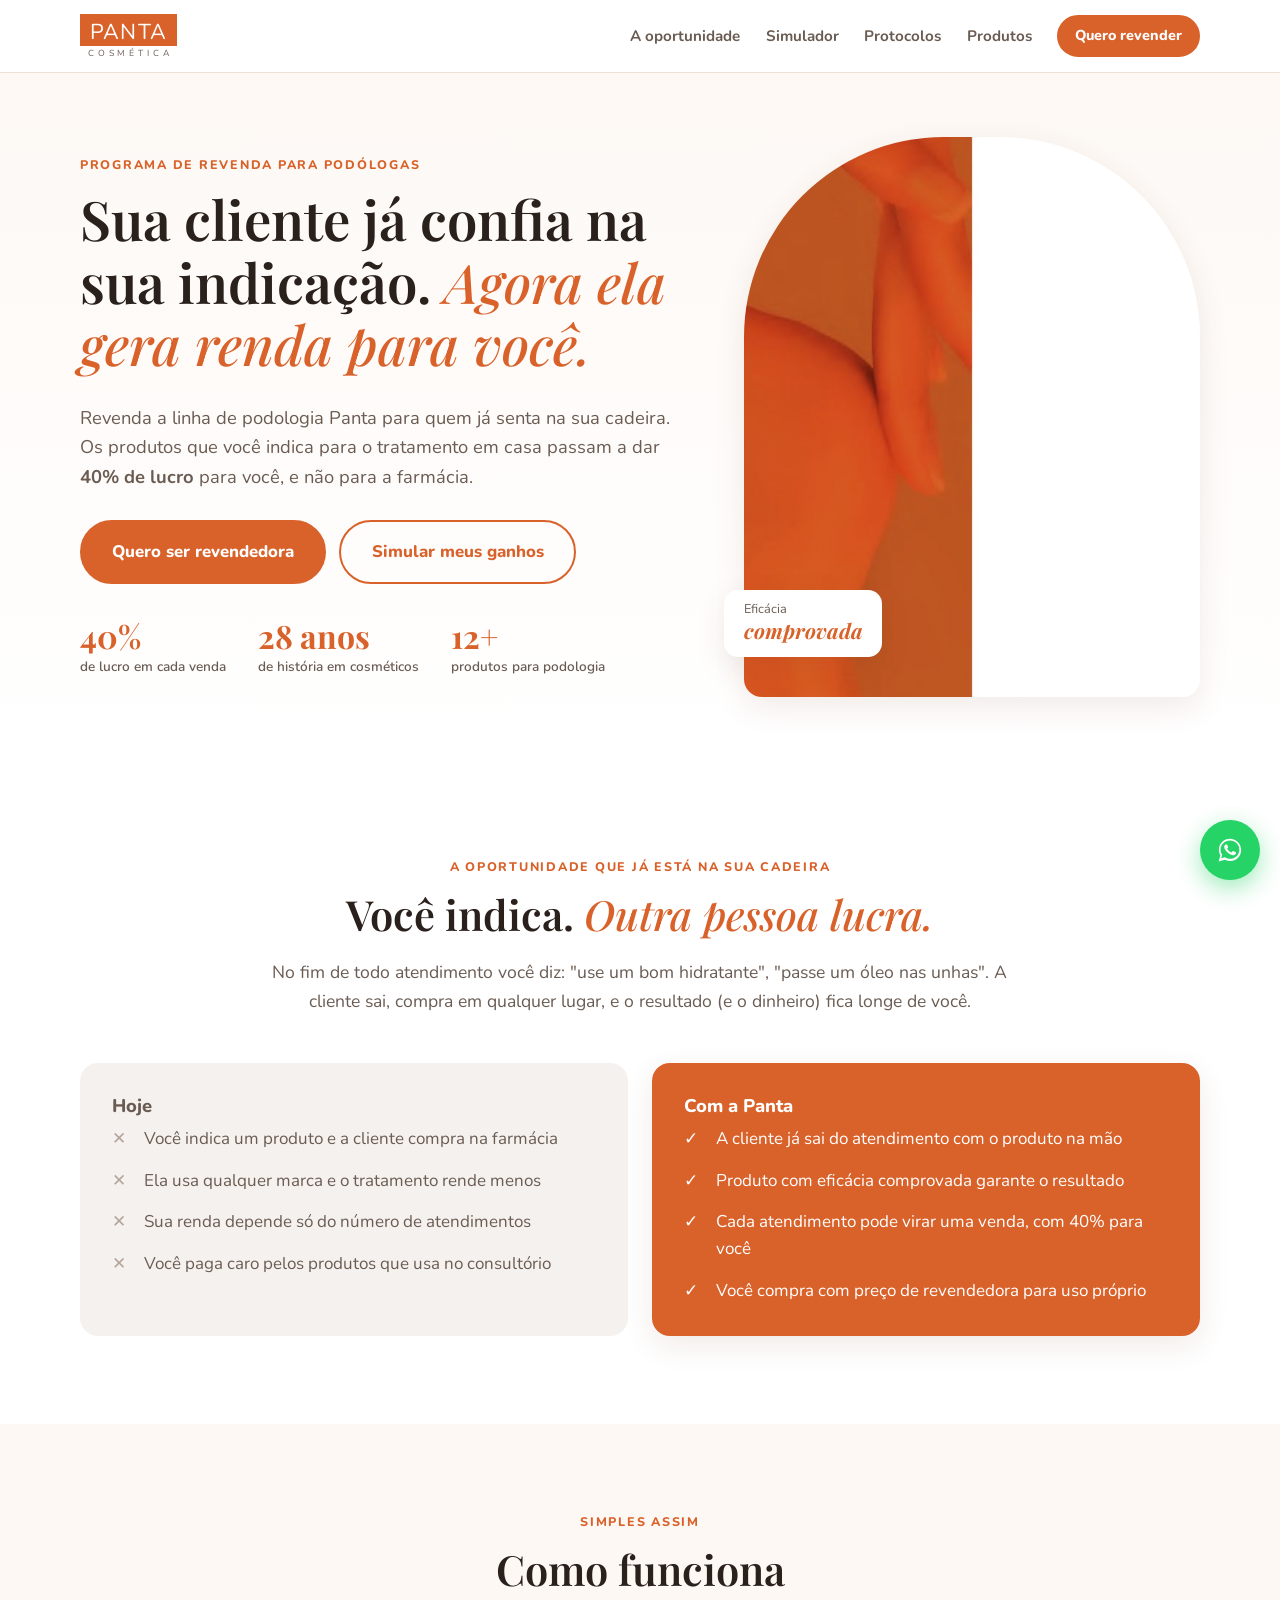
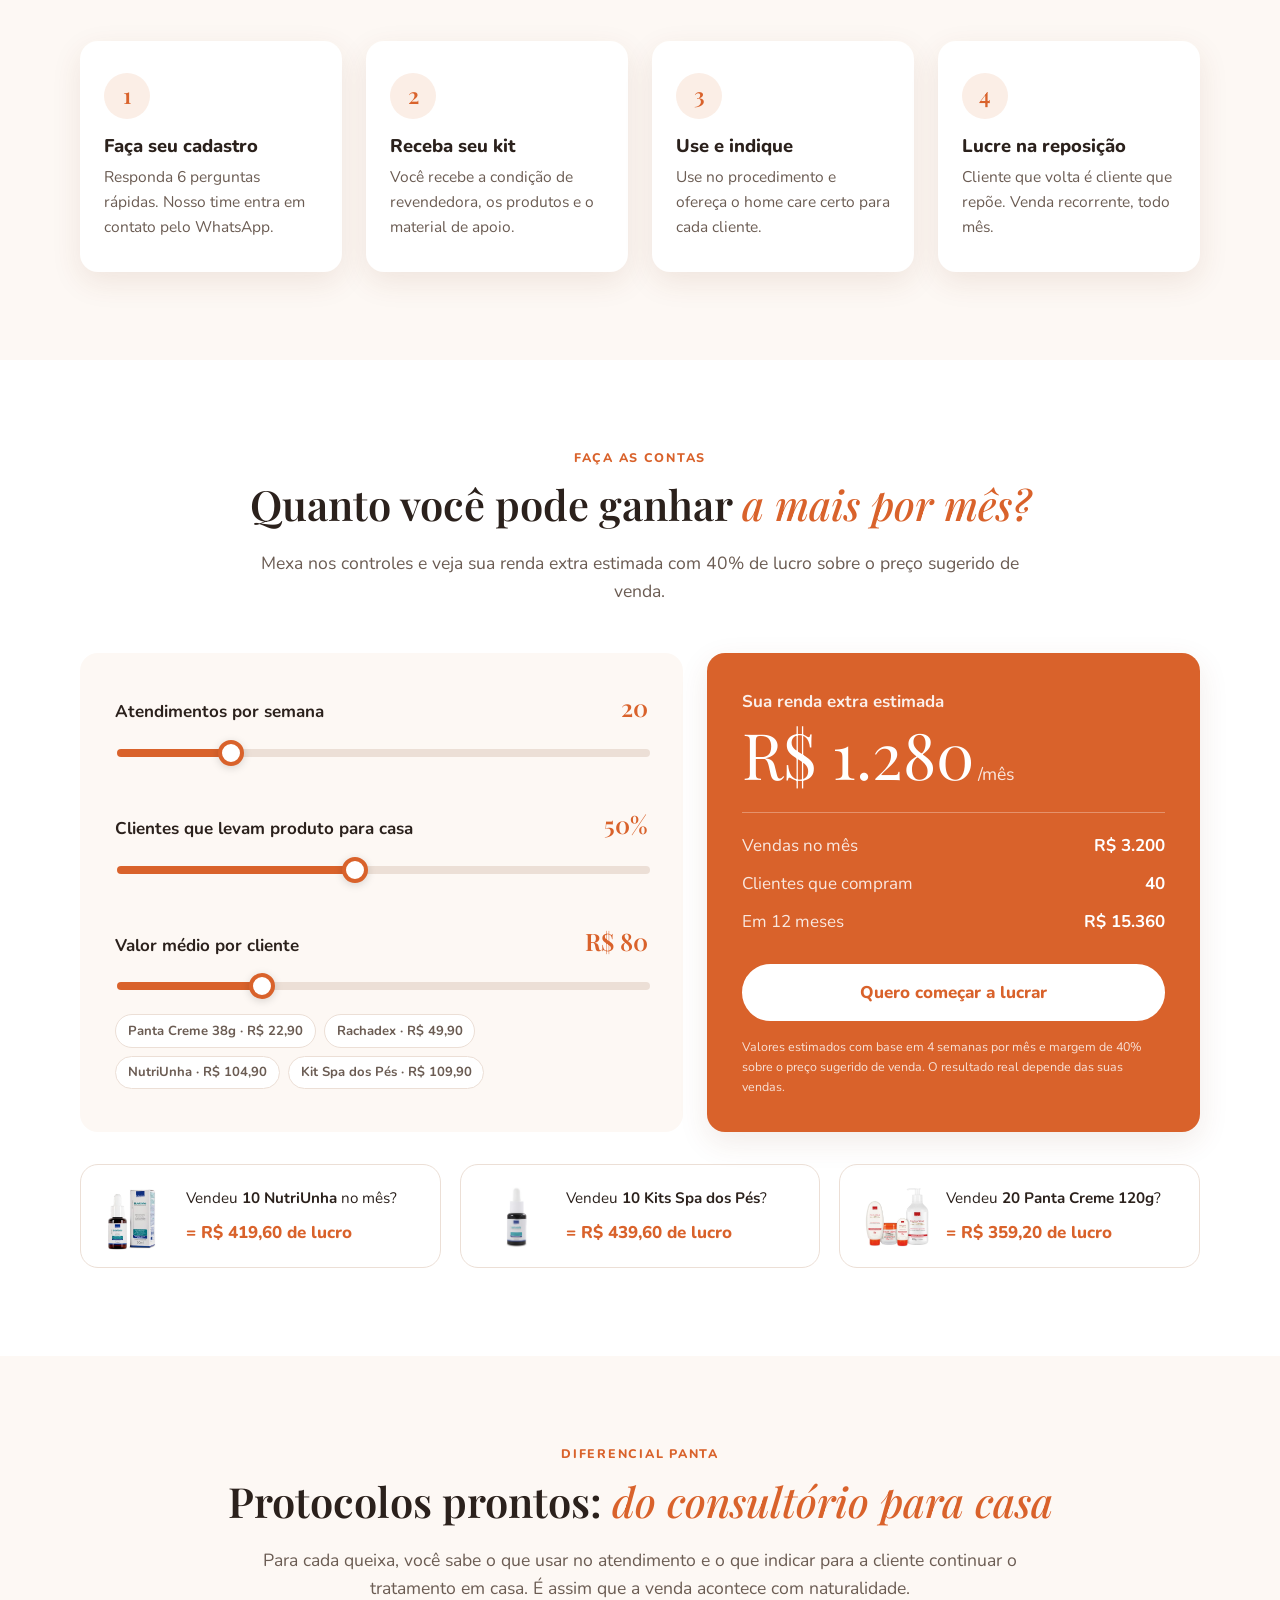
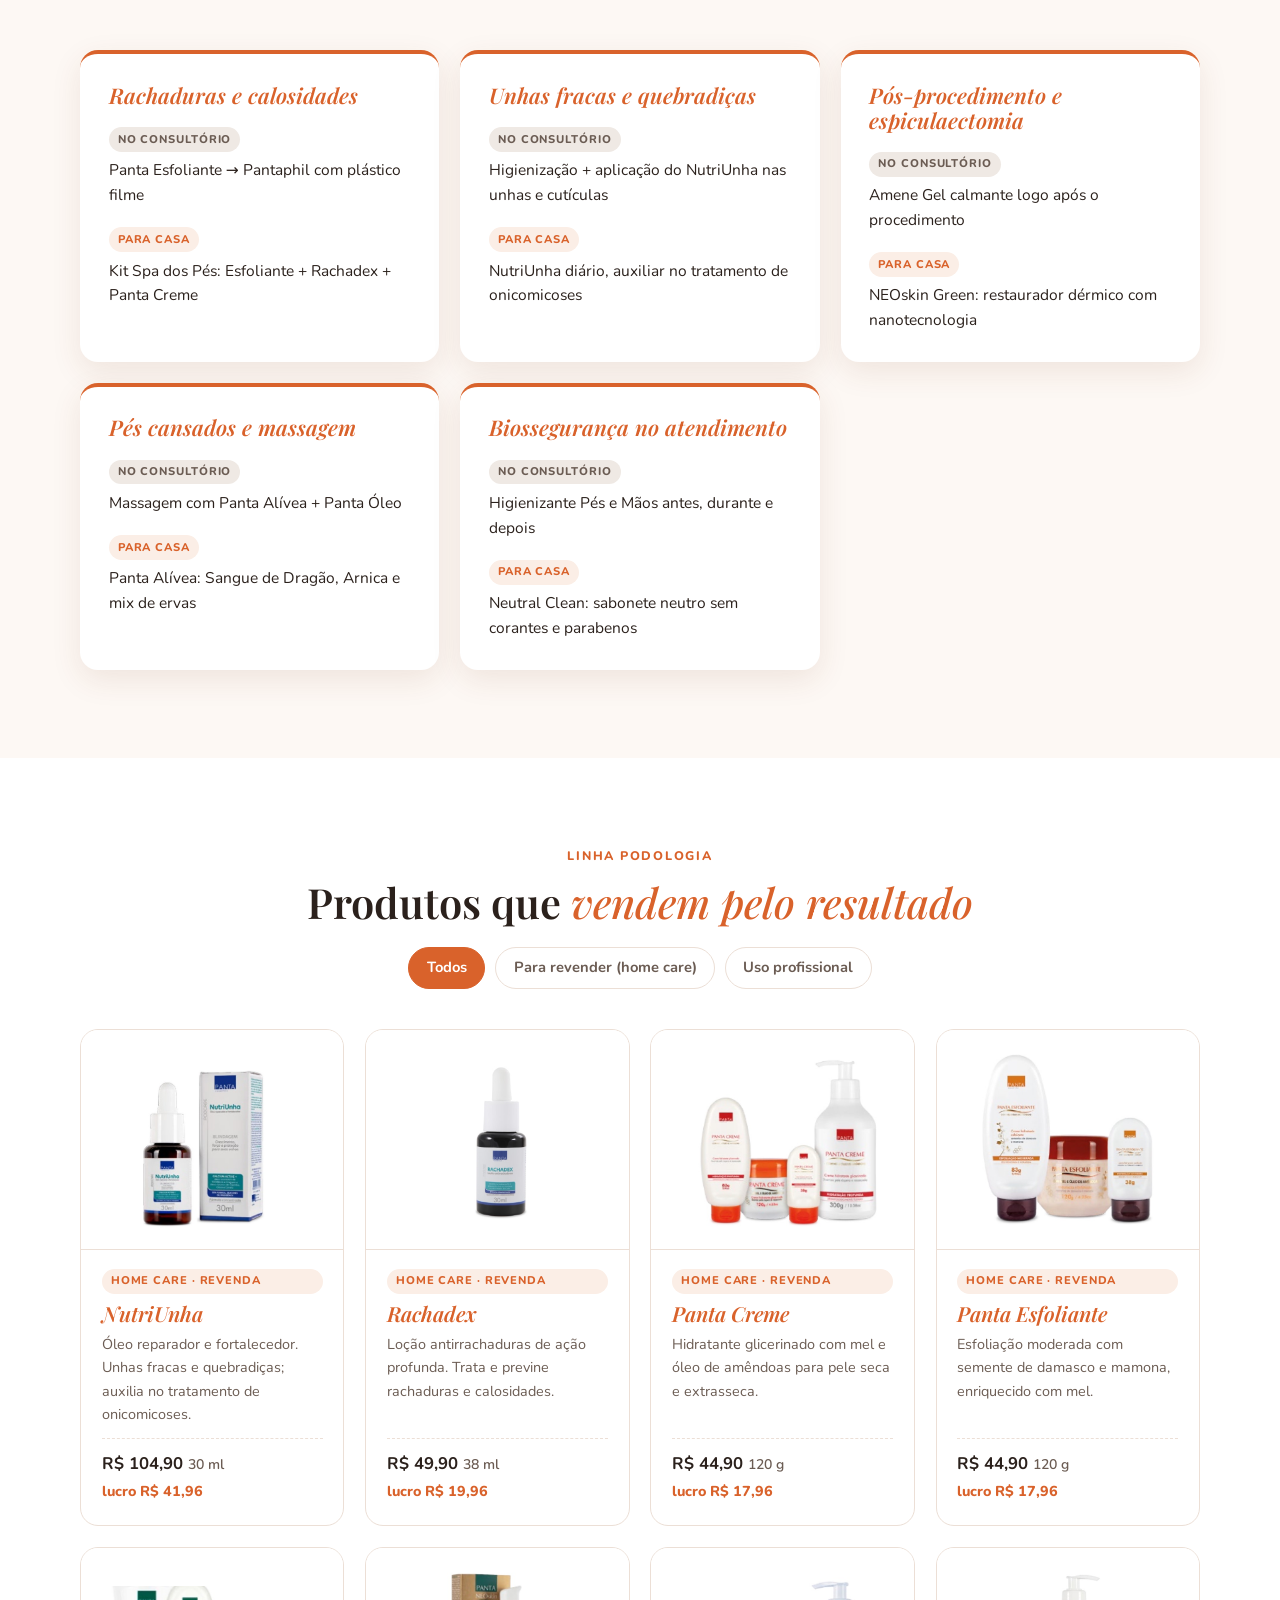
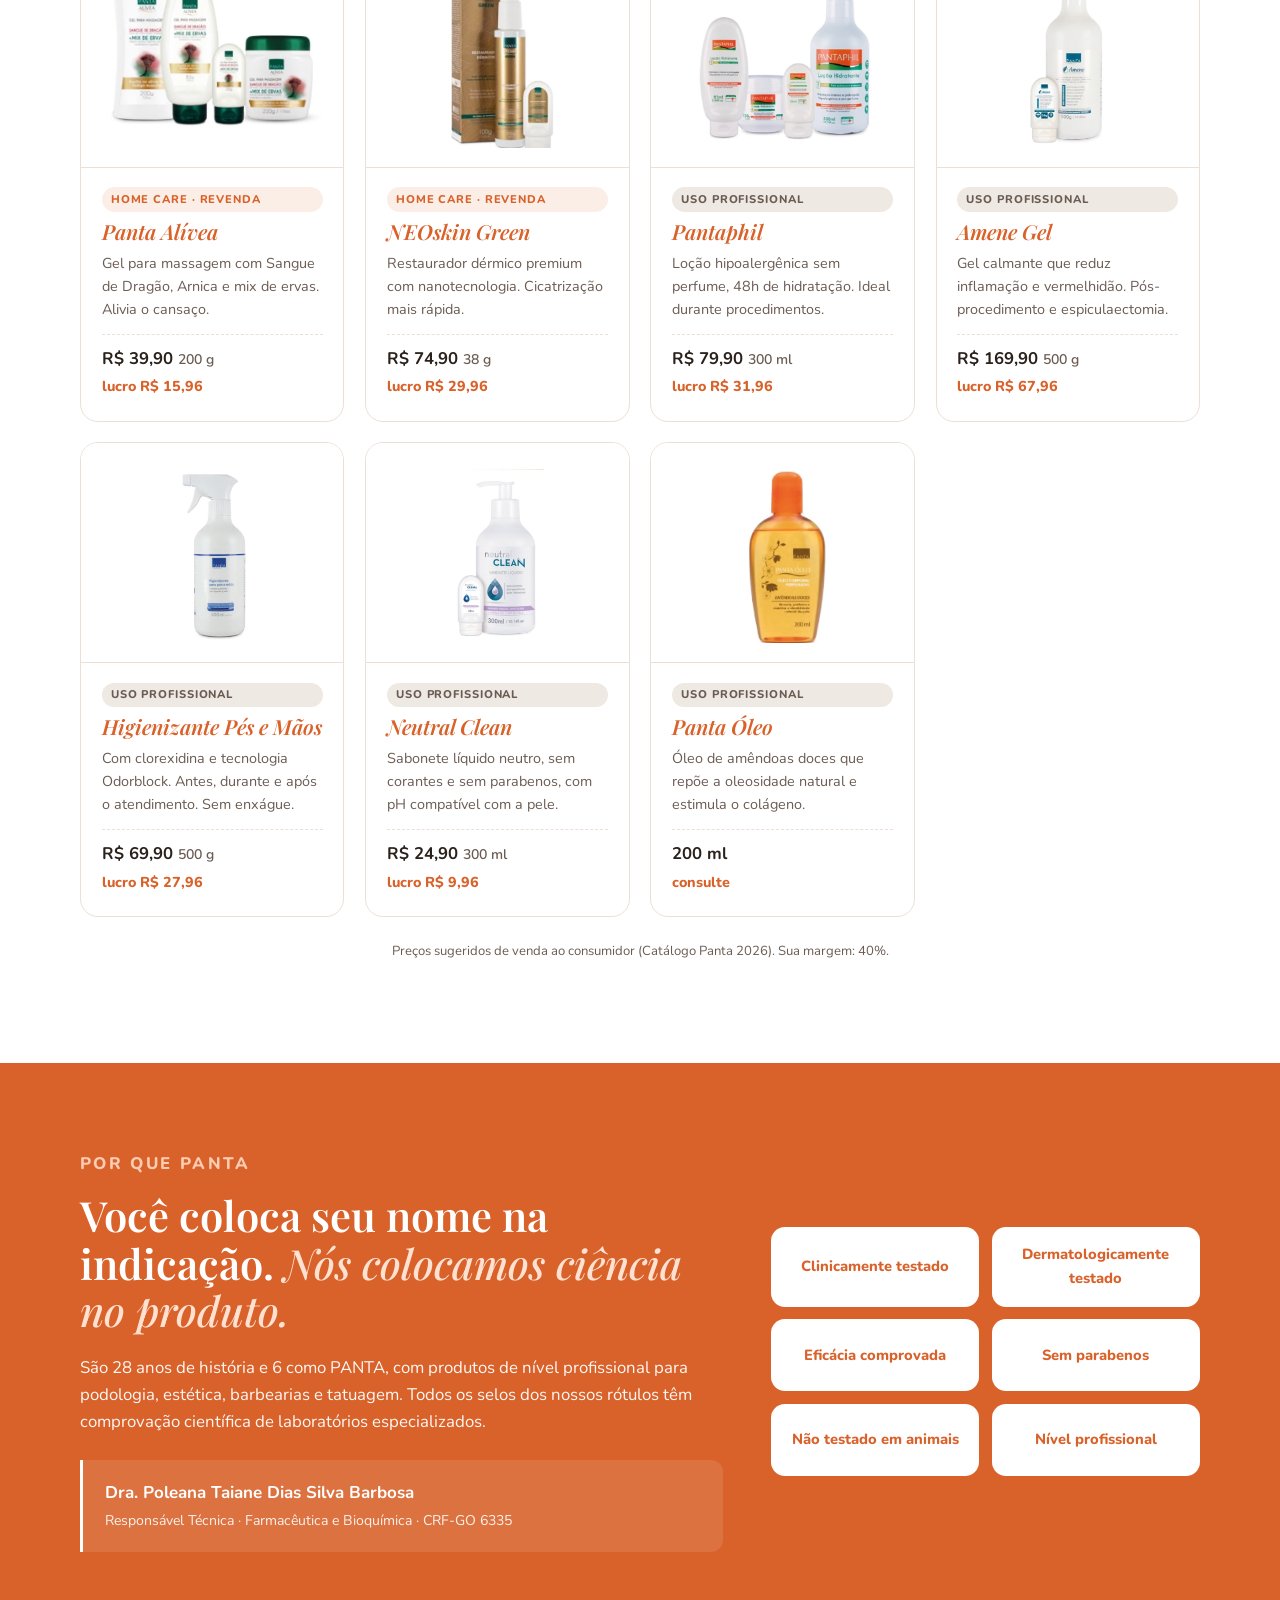
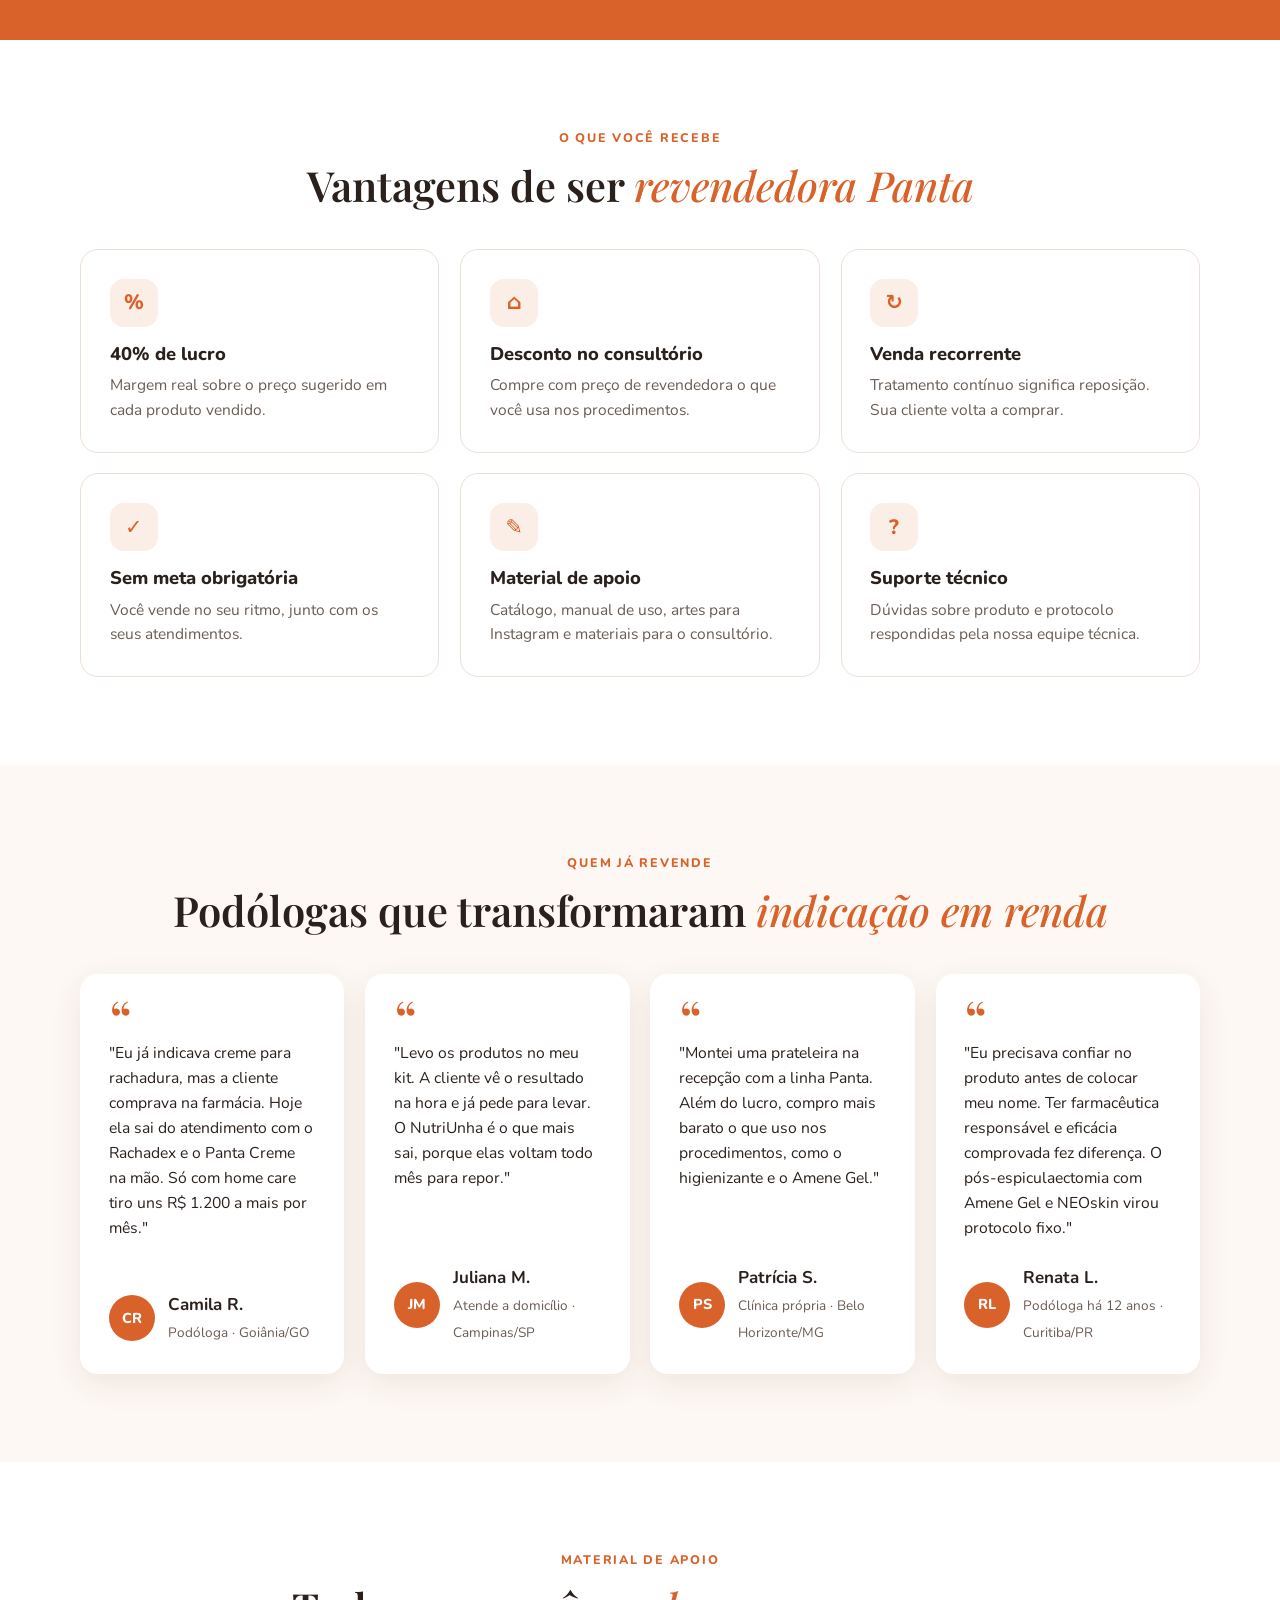
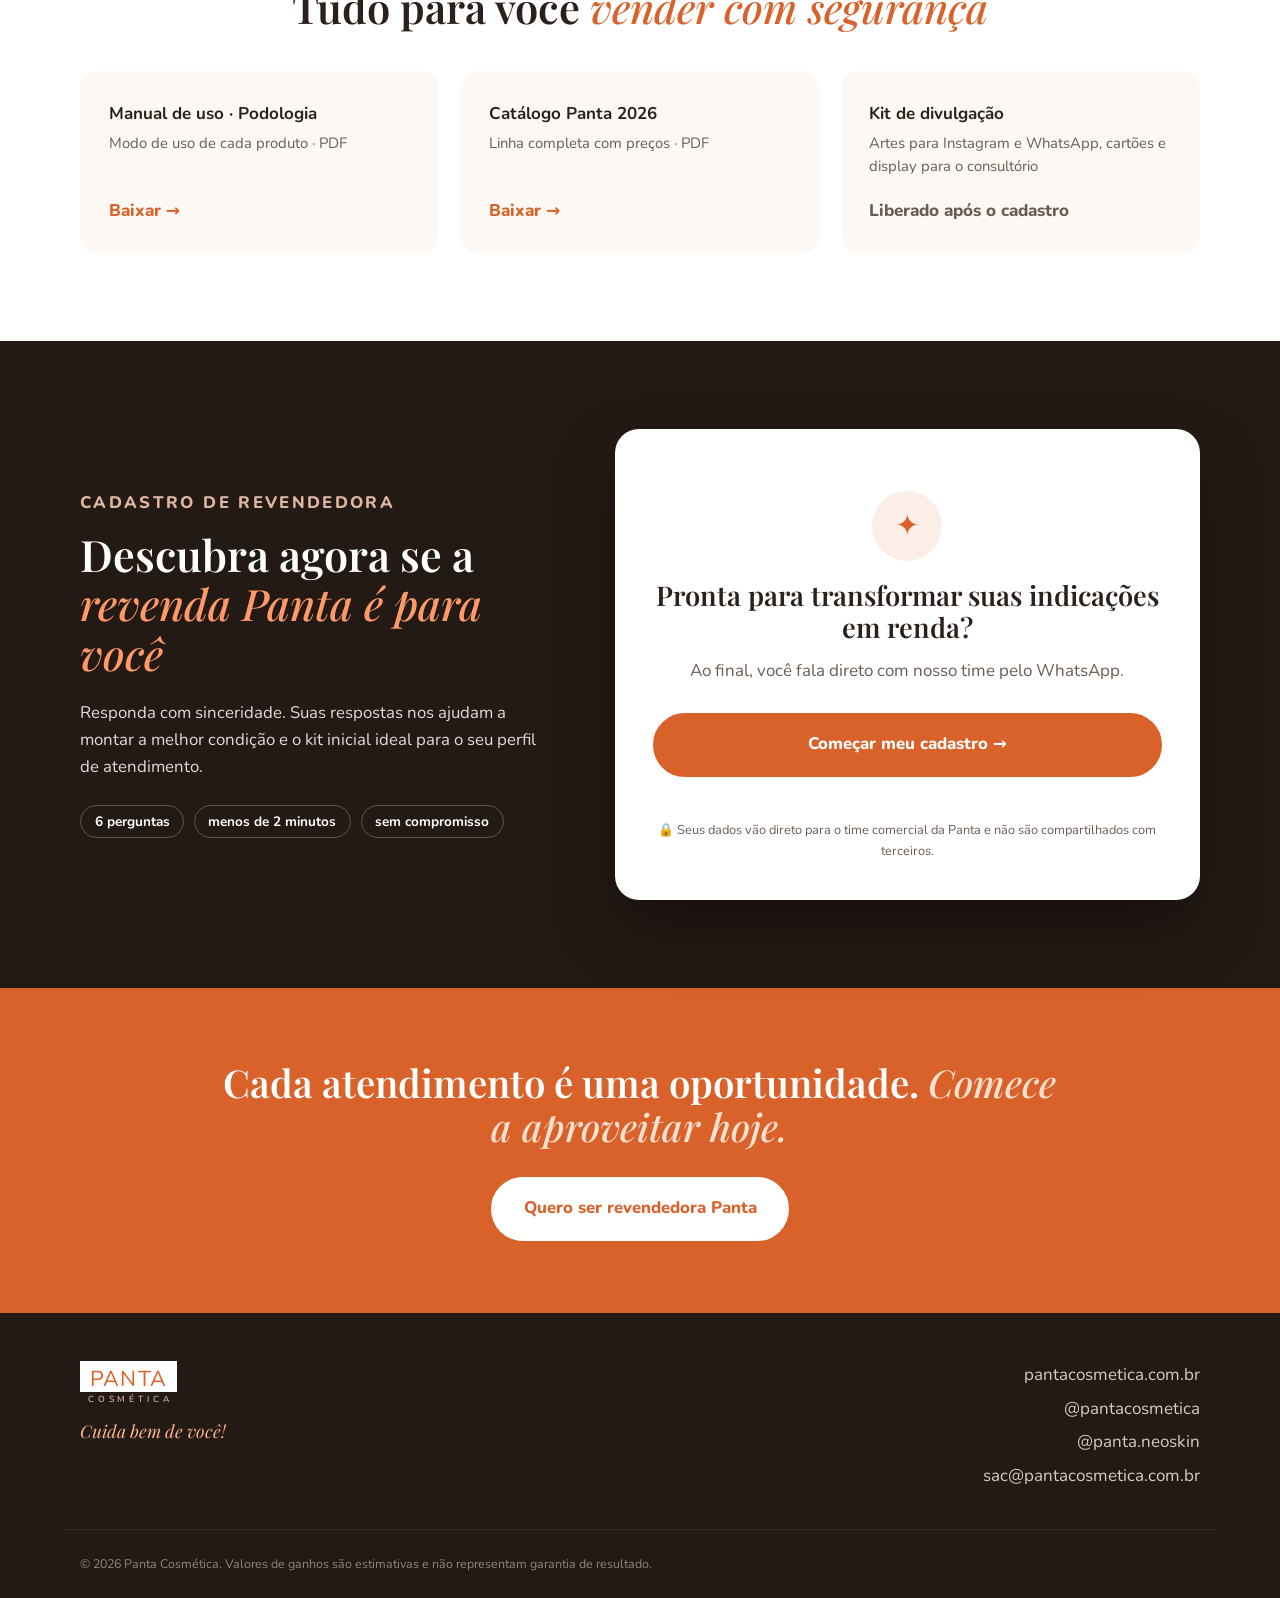
==== index.html @ 2307637b "Envia cadastros para planilha Google Sheets via Apps Script Co-Authored-By: Claude Opus 5.5 <noreply" ====
<!DOCTYPE html>
<html lang="pt-BR">
<head>
  <meta charset="UTF-8">
  <meta name="viewport" content="width=device-width, initial-scale=1.0">
  <title>Seja Revendedora Panta | Renda extra para podólogas</title>
  <meta name="description" content="Podóloga, transforme cada atendimento em renda extra. Revenda a linha de podologia Panta Cosmética para suas clientes com 40% de lucro.">
  <meta property="og:title" content="Podóloga, sua indicação vale dinheiro | Panta Cosmética">
  <meta property="og:description" content="Revenda produtos de podologia com eficácia comprovada para suas clientes e ganhe 40% em cada venda.">
  <meta property="og:image" content="assets/img/hero-pes.jpg">
  <meta property="og:type" content="website">
  <link rel="preconnect" href="https://fonts.googleapis.com">
  <link rel="preconnect" href="https://fonts.gstatic.com" crossorigin>
  <link href="https://fonts.googleapis.com/css2?family=Playfair+Display:ital,wght@0,600;1,500;1,600&family=Nunito:wght@400;600;700;800&display=swap" rel="stylesheet">
  <link rel="stylesheet" href="css/style.css?v=4">
  <!-- TODO: inserir aqui o Pixel do Meta e o Google Analytics para as campanhas -->
</head>
<body>

<!-- ============ HEADER ============ -->
<header class="header" id="topo">
  <div class="container header__inner">
    <a href="#topo" class="logo" aria-label="Panta Cosmética">
      <span class="logo__box">PANTA</span>
      <span class="logo__sub">COSMÉTICA</span>
    </a>
    <nav class="nav" id="nav">
      <a href="#oportunidade">A oportunidade</a>
      <a href="#simulador">Simulador</a>
      <a href="#protocolos">Protocolos</a>
      <a href="#produtos">Produtos</a>
      <a href="#cadastro" class="btn btn--sm">Quero revender</a>
    </nav>
    <button class="nav-toggle" id="navToggle" aria-label="Abrir menu" aria-expanded="false">
      <span></span><span></span><span></span>
    </button>
  </div>
</header>

<main>

<!-- ============ HERO ============ -->
<section class="hero">
  <div class="container hero__inner">
    <div class="hero__text">
      <p class="eyebrow">Programa de revenda para podólogas</p>
      <h1>Sua cliente já confia na sua indicação. <em>Agora ela gera renda para você.</em></h1>
      <p class="hero__lead">Revenda a linha de podologia Panta para quem já senta na sua cadeira. Os produtos que você indica para o tratamento em casa passam a dar <strong>40% de lucro</strong> para você, e não para a farmácia.</p>
      <div class="hero__ctas">
        <a href="#cadastro" class="btn btn--lg">Quero ser revendedora</a>
        <a href="#simulador" class="btn btn--ghost btn--lg">Simular meus ganhos</a>
      </div>
      <ul class="hero__stats">
        <li><strong>40%</strong><span>de lucro em cada venda</span></li>
        <li><strong>28 anos</strong><span>de história em cosméticos</span></li>
        <li><strong>12+</strong><span>produtos para podologia</span></li>
      </ul>
    </div>
    <div class="hero__media">
      <img src="assets/img/hero-pes.jpg" alt="Pés cuidados em tom laranja, linha Podologia Panta">
      <div class="hero__badge">
        <span>Eficácia</span><strong>comprovada</strong>
      </div>
    </div>
  </div>
</section>

<!-- ============ OPORTUNIDADE ============ -->
<section class="section" id="oportunidade">
  <div class="container">
    <p class="eyebrow center">A oportunidade que já está na sua cadeira</p>
    <h2 class="center">Você indica. <em>Outra pessoa lucra.</em></h2>
    <p class="section__lead center">No fim de todo atendimento você diz: "use um bom hidratante", "passe um óleo nas unhas". A cliente sai, compra em qualquer lugar, e o resultado (e o dinheiro) fica longe de você.</p>

    <div class="compare">
      <div class="compare__col compare__col--before">
        <h3>Hoje</h3>
        <ul>
          <li>Você indica um produto e a cliente compra na farmácia</li>
          <li>Ela usa qualquer marca e o tratamento rende menos</li>
          <li>Sua renda depende só do número de atendimentos</li>
          <li>Você paga caro pelos produtos que usa no consultório</li>
        </ul>
      </div>
      <div class="compare__col compare__col--after">
        <h3>Com a Panta</h3>
        <ul>
          <li>A cliente já sai do atendimento com o produto na mão</li>
          <li>Produto com eficácia comprovada garante o resultado</li>
          <li>Cada atendimento pode virar uma venda, com 40% para você</li>
          <li>Você compra com preço de revendedora para uso próprio</li>
        </ul>
      </div>
    </div>
  </div>
</section>

<!-- ============ COMO FUNCIONA ============ -->
<section class="section section--soft" id="como-funciona">
  <div class="container">
    <p class="eyebrow center">Simples assim</p>
    <h2 class="center">Como funciona</h2>
    <ol class="steps">
      <li>
        <span class="steps__num">1</span>
        <h3>Faça seu cadastro</h3>
        <p>Responda 6 perguntas rápidas. Nosso time entra em contato pelo WhatsApp.</p>
      </li>
      <li>
        <span class="steps__num">2</span>
        <h3>Receba seu kit</h3>
        <p>Você recebe a condição de revendedora, os produtos e o material de apoio.</p>
      </li>
      <li>
        <span class="steps__num">3</span>
        <h3>Use e indique</h3>
        <p>Use no procedimento e ofereça o home care certo para cada cliente.</p>
      </li>
      <li>
        <span class="steps__num">4</span>
        <h3>Lucre na reposição</h3>
        <p>Cliente que volta é cliente que repõe. Venda recorrente, todo mês.</p>
      </li>
    </ol>
  </div>
</section>

<!-- ============ SIMULADOR ============ -->
<section class="section" id="simulador">
  <div class="container">
    <p class="eyebrow center">Faça as contas</p>
    <h2 class="center">Quanto você pode ganhar <em>a mais por mês?</em></h2>
    <p class="section__lead center">Mexa nos controles e veja sua renda extra estimada com 40% de lucro sobre o preço sugerido de venda.</p>

    <div class="sim">
      <div class="sim__controls">
        <div class="sim__field">
          <label for="simAtend">Atendimentos por semana <output id="simAtendOut">20</output></label>
          <input type="range" id="simAtend" min="5" max="80" step="1" value="20">
        </div>
        <div class="sim__field">
          <label for="simConv">Clientes que levam produto para casa <output id="simConvOut">50%</output></label>
          <input type="range" id="simConv" min="10" max="100" step="5" value="50">
        </div>
        <div class="sim__field">
          <label for="simTicket">Valor médio por cliente <output id="simTicketOut">R$ 80</output></label>
          <input type="range" id="simTicket" min="20" max="250" step="5" value="80">
          <div class="sim__chips" role="group" aria-label="Valores de exemplo com produtos Panta">
            <button type="button" class="chip" data-ticket="22.9">Panta Creme 38g · R$ 22,90</button>
            <button type="button" class="chip" data-ticket="49.9">Rachadex · R$ 49,90</button>
            <button type="button" class="chip" data-ticket="104.9">NutriUnha · R$ 104,90</button>
            <button type="button" class="chip" data-ticket="109.9">Kit Spa dos Pés · R$ 109,90</button>
          </div>
        </div>
      </div>

      <div class="sim__result" aria-live="polite">
        <p class="sim__label">Sua renda extra estimada</p>
        <p class="sim__value"><span id="simLucro">R$ 1.280</span><small>/mês</small></p>
        <div class="sim__breakdown">
          <div><span>Vendas no mês</span><strong id="simVendas">R$ 3.200</strong></div>
          <div><span>Clientes que compram</span><strong id="simClientes">40</strong></div>
          <div><span>Em 12 meses</span><strong id="simAno">R$ 15.360</strong></div>
        </div>
        <a href="#cadastro" class="btn btn--light btn--block">Quero começar a lucrar</a>
        <p class="sim__note">Valores estimados com base em 4 semanas por mês e margem de 40% sobre o preço sugerido de venda. O resultado real depende das suas vendas.</p>
      </div>
    </div>

    <div class="examples">
      <div class="example"><img src="assets/img/nutriunha.jpg" alt="NutriUnha" loading="lazy"><p>Vendeu <strong>10 NutriUnha</strong> no mês?</p><span>= R$ 419,60 de lucro</span></div>
      <div class="example"><img src="assets/img/rachadex.jpg" alt="Rachadex" loading="lazy"><p>Vendeu <strong>10 Kits Spa dos Pés</strong>?</p><span>= R$ 439,60 de lucro</span></div>
      <div class="example"><img src="assets/img/panta-creme.jpg" alt="Panta Creme" loading="lazy"><p>Vendeu <strong>20 Panta Creme 120g</strong>?</p><span>= R$ 359,20 de lucro</span></div>
    </div>
  </div>
</section>

<!-- ============ PROTOCOLOS ============ -->
<section class="section section--soft" id="protocolos">
  <div class="container">
    <p class="eyebrow center">Diferencial Panta</p>
    <h2 class="center">Protocolos prontos: <em>do consultório para casa</em></h2>
    <p class="section__lead center">Para cada queixa, você sabe o que usar no atendimento e o que indicar para a cliente continuar o tratamento em casa. É assim que a venda acontece com naturalidade.</p>

    <div class="protocols">
      <article class="protocol">
        <h3>Rachaduras e calosidades</h3>
        <div class="protocol__row"><span class="tag tag--pro">No consultório</span><p>Panta Esfoliante → Pantaphil com plástico filme</p></div>
        <div class="protocol__row"><span class="tag tag--home">Para casa</span><p>Kit Spa dos Pés: Esfoliante + Rachadex + Panta Creme</p></div>
      </article>
      <article class="protocol">
        <h3>Unhas fracas e quebradiças</h3>
        <div class="protocol__row"><span class="tag tag--pro">No consultório</span><p>Higienização + aplicação do NutriUnha nas unhas e cutículas</p></div>
        <div class="protocol__row"><span class="tag tag--home">Para casa</span><p>NutriUnha diário, auxiliar no tratamento de onicomicoses</p></div>
      </article>
      <article class="protocol">
        <h3>Pós-procedimento e espiculaectomia</h3>
        <div class="protocol__row"><span class="tag tag--pro">No consultório</span><p>Amene Gel calmante logo após o procedimento</p></div>
        <div class="protocol__row"><span class="tag tag--home">Para casa</span><p>NEOskin Green: restaurador dérmico com nanotecnologia</p></div>
      </article>
      <article class="protocol">
        <h3>Pés cansados e massagem</h3>
        <div class="protocol__row"><span class="tag tag--pro">No consultório</span><p>Massagem com Panta Alívea + Panta Óleo</p></div>
        <div class="protocol__row"><span class="tag tag--home">Para casa</span><p>Panta Alívea: Sangue de Dragão, Arnica e mix de ervas</p></div>
      </article>
      <article class="protocol">
        <h3>Biossegurança no atendimento</h3>
        <div class="protocol__row"><span class="tag tag--pro">No consultório</span><p>Higienizante Pés e Mãos antes, durante e depois</p></div>
        <div class="protocol__row"><span class="tag tag--home">Para casa</span><p>Neutral Clean: sabonete neutro sem corantes e parabenos</p></div>
      </article>
    </div>
  </div>
</section>

<!-- ============ PRODUTOS ============ -->
<section class="section" id="produtos">
  <div class="container">
    <p class="eyebrow center">Linha Podologia</p>
    <h2 class="center">Produtos que <em>vendem pelo resultado</em></h2>
    <div class="filters" role="group" aria-label="Filtrar produtos">
      <button class="filter is-active" data-filter="all">Todos</button>
      <button class="filter" data-filter="home">Para revender (home care)</button>
      <button class="filter" data-filter="pro">Uso profissional</button>
    </div>
    <div class="products" id="products"><!-- preenchido via js/main.js --></div>
    <p class="products__note">Preços sugeridos de venda ao consumidor (Catálogo Panta 2026). Sua margem: 40%.</p>
  </div>
</section>

<!-- ============ POR QUE PANTA ============ -->
<section class="section section--orange" id="por-que-panta">
  <div class="container trust">
    <div class="trust__text">
      <p class="eyebrow eyebrow--light">Por que Panta</p>
      <h2>Você coloca seu nome na indicação. <em>Nós colocamos ciência no produto.</em></h2>
      <p>São 28 anos de história e 6 como PANTA, com produtos de nível profissional para podologia, estética, barbearias e tatuagem. Todos os selos dos nossos rótulos têm comprovação científica de laboratórios especializados.</p>
      <div class="trust__rt">
        <strong>Dra. Poleana Taiane Dias Silva Barbosa</strong>
        <span>Responsável Técnica · Farmacêutica e Bioquímica · CRF-GO 6335</span>
      </div>
    </div>
    <ul class="seals">
      <li>Clinicamente testado</li>
      <li>Dermatologicamente testado</li>
      <li>Eficácia comprovada</li>
      <li>Sem parabenos</li>
      <li>Não testado em animais</li>
      <li>Nível profissional</li>
    </ul>
  </div>
</section>

<!-- ============ BENEFÍCIOS ============ -->
<section class="section" id="beneficios">
  <div class="container">
    <p class="eyebrow center">O que você recebe</p>
    <h2 class="center">Vantagens de ser <em>revendedora Panta</em></h2>
    <div class="benefits">
      <div class="benefit"><span class="benefit__icon">%</span><h3>40% de lucro</h3><p>Margem real sobre o preço sugerido em cada produto vendido.</p></div>
      <div class="benefit"><span class="benefit__icon">⌂</span><h3>Desconto no consultório</h3><p>Compre com preço de revendedora o que você usa nos procedimentos.</p></div>
      <div class="benefit"><span class="benefit__icon">↻</span><h3>Venda recorrente</h3><p>Tratamento contínuo significa reposição. Sua cliente volta a comprar.</p></div>
      <div class="benefit"><span class="benefit__icon">✓</span><h3>Sem meta obrigatória</h3><p>Você vende no seu ritmo, junto com os seus atendimentos.</p></div>
      <div class="benefit"><span class="benefit__icon">✎</span><h3>Material de apoio</h3><p>Catálogo, manual de uso, artes para Instagram e materiais para o consultório.</p></div>
      <div class="benefit"><span class="benefit__icon">?</span><h3>Suporte técnico</h3><p>Dúvidas sobre produto e protocolo respondidas pela nossa equipe técnica.</p></div>
    </div>
  </div>
</section>

<!-- ============ DEPOIMENTOS ============ -->
<!-- DEPOIMENTOS ILUSTRATIVOS: substituir por depoimentos reais (com autorização) antes de publicar. -->
<section class="section section--soft" id="depoimentos">
  <div class="container">
    <p class="eyebrow center">Quem já revende</p>
    <h2 class="center">Podólogas que transformaram <em>indicação em renda</em></h2>
    <div class="testimonials">
      <figure class="testimonial">
        <blockquote>"Eu já indicava creme para rachadura, mas a cliente comprava na farmácia. Hoje ela sai do atendimento com o Rachadex e o Panta Creme na mão. Só com home care tiro uns R$ 1.200 a mais por mês."</blockquote>
        <figcaption><span class="avatar">CR</span><div><strong>Camila R.</strong><span>Podóloga · Goiânia/GO</span></div></figcaption>
      </figure>
      <figure class="testimonial">
        <blockquote>"Levo os produtos no meu kit. A cliente vê o resultado na hora e já pede para levar. O NutriUnha é o que mais sai, porque elas voltam todo mês para repor."</blockquote>
        <figcaption><span class="avatar">JM</span><div><strong>Juliana M.</strong><span>Atende a domicílio · Campinas/SP</span></div></figcaption>
      </figure>
      <figure class="testimonial">
        <blockquote>"Montei uma prateleira na recepção com a linha Panta. Além do lucro, compro mais barato o que uso nos procedimentos, como o higienizante e o Amene Gel."</blockquote>
        <figcaption><span class="avatar">PS</span><div><strong>Patrícia S.</strong><span>Clínica própria · Belo Horizonte/MG</span></div></figcaption>
      </figure>
      <figure class="testimonial">
        <blockquote>"Eu precisava confiar no produto antes de colocar meu nome. Ter farmacêutica responsável e eficácia comprovada fez diferença. O pós-espiculaectomia com Amene Gel e NEOskin virou protocolo fixo."</blockquote>
        <figcaption><span class="avatar">RL</span><div><strong>Renata L.</strong><span>Podóloga há 12 anos · Curitiba/PR</span></div></figcaption>
      </figure>
    </div>
  </div>
</section>

<!-- ============ MATERIAIS ============ -->
<section class="section" id="materiais">
  <div class="container">
    <p class="eyebrow center">Material de apoio</p>
    <h2 class="center">Tudo para você <em>vender com segurança</em></h2>
    <div class="materials">
      <a class="material" href="assets/Manual%20Produtos%20Podologia%20(Light)%202026.pdf" target="_blank" rel="noopener">
        <strong>Manual de uso · Podologia</strong><span>Modo de uso de cada produto · PDF</span><em>Baixar →</em>
      </a>
      <a class="material" href="assets/Cat%C3%A1logo%20Panta%20Cosm%C3%A9tica%20-%202626%20(light).pdf" target="_blank" rel="noopener">
        <strong>Catálogo Panta 2026</strong><span>Linha completa com preços · PDF</span><em>Baixar →</em>
      </a>
      <div class="material material--soon">
        <strong>Kit de divulgação</strong><span>Artes para Instagram e WhatsApp, cartões e display para o consultório</span><em>Liberado após o cadastro</em>
      </div>
    </div>
  </div>
</section>

<!-- ============ CADASTRO (quiz multi-etapas) ============ -->
<section class="section section--dark" id="cadastro">
  <div class="container quiz-wrap">
    <div class="quiz-intro">
      <p class="eyebrow eyebrow--light">Cadastro de revendedora</p>
      <h2>Descubra agora se a <em>revenda Panta é para você</em></h2>
      <p>Responda com sinceridade. Suas respostas nos ajudam a montar a melhor condição e o kit inicial ideal para o seu perfil de atendimento.</p>
      <ul class="quiz-meta">
        <li>6 perguntas</li><li>menos de 2 minutos</li><li>sem compromisso</li>
      </ul>
    </div>

    <form class="quiz" id="quiz" novalidate>
      <!-- Tela inicial -->
      <div class="quiz__screen is-active" data-step="0">
        <div class="quiz__start">
          <span class="quiz__start-icon">✦</span>
          <h3>Pronta para transformar suas indicações em renda?</h3>
          <p>Ao final, você fala direto com nosso time pelo WhatsApp.</p>
          <button type="button" class="btn btn--lg btn--block" data-next>Começar meu cadastro →</button>
        </div>
      </div>

      <!-- P1 -->
      <fieldset class="quiz__screen" data-step="1">
        <p class="quiz__counter">Pergunta 1 de 6</p>
        <legend>Há quanto tempo você atua como podóloga?</legend>
        <div class="options">
          <label class="option"><input type="radio" name="tempo" value="Estou me formando"><span>Estou me formando</span></label>
          <label class="option"><input type="radio" name="tempo" value="Menos de 2 anos"><span>Menos de 2 anos</span></label>
          <label class="option"><input type="radio" name="tempo" value="De 2 a 5 anos"><span>De 2 a 5 anos</span></label>
          <label class="option"><input type="radio" name="tempo" value="Mais de 5 anos"><span>Mais de 5 anos</span></label>
        </div>
      </fieldset>

      <!-- P2 -->
      <fieldset class="quiz__screen" data-step="2">
        <p class="quiz__counter">Pergunta 2 de 6</p>
        <legend>Onde você atende suas clientes?</legend>
        <div class="options">
          <label class="option"><input type="radio" name="local" value="Clínica / consultório próprio"><span>Clínica ou consultório próprio</span></label>
          <label class="option"><input type="radio" name="local" value="Atendo a domicílio"><span>Atendo a domicílio</span></label>
          <label class="option"><input type="radio" name="local" value="Clínica / salão de terceiros"><span>Em clínica ou salão de terceiros</span></label>
          <label class="option"><input type="radio" name="local" value="Mais de um formato"><span>Mais de um formato</span></label>
        </div>
      </fieldset>

      <!-- P3 -->
      <fieldset class="quiz__screen" data-step="3">
        <p class="quiz__counter">Pergunta 3 de 6</p>
        <legend>Quantos atendimentos você faz por semana?</legend>
        <div class="options">
          <label class="option"><input type="radio" name="atendimentos" value="Até 10"><span>Até 10</span></label>
          <label class="option"><input type="radio" name="atendimentos" value="De 10 a 25"><span>De 10 a 25</span></label>
          <label class="option"><input type="radio" name="atendimentos" value="De 25 a 50"><span>De 25 a 50</span></label>
          <label class="option"><input type="radio" name="atendimentos" value="Mais de 50"><span>Mais de 50</span></label>
        </div>
      </fieldset>

      <!-- P4 -->
      <fieldset class="quiz__screen" data-step="4">
        <p class="quiz__counter">Pergunta 4 de 6</p>
        <legend>Hoje você vende produtos para suas clientes?</legend>
        <div class="options">
          <label class="option"><input type="radio" name="vende" value="Sim, de outra marca"><span>Sim, de outra marca</span></label>
          <label class="option"><input type="radio" name="vende" value="Indico, mas não vendo"><span>Indico, mas não vendo</span></label>
          <label class="option"><input type="radio" name="vende" value="Ainda não"><span>Ainda não, quero começar</span></label>
        </div>
      </fieldset>

      <!-- P5 -->
      <fieldset class="quiz__screen" data-step="5">
        <p class="quiz__counter">Pergunta 5 de 6</p>
        <legend>Qual é o seu principal objetivo com a Panta?</legend>
        <div class="options">
          <label class="option"><input type="radio" name="objetivo" value="Ter uma renda extra"><span>Ter uma renda extra</span></label>
          <label class="option"><input type="radio" name="objetivo" value="Comprar com desconto para o consultório"><span>Comprar com desconto para o consultório</span></label>
          <label class="option"><input type="radio" name="objetivo" value="Os dois"><span>Os dois</span></label>
        </div>
      </fieldset>

      <!-- P6 -->
      <fieldset class="quiz__screen" data-step="6">
        <p class="quiz__counter">Pergunta 6 de 6</p>
        <legend>Para finalizar, como falamos com você?</legend>
        <div class="fields">
          <label class="field"><span>Nome completo</span><input type="text" name="nome" autocomplete="name" required></label>
          <label class="field"><span>WhatsApp</span><input type="tel" name="whatsapp" autocomplete="tel" placeholder="(00) 00000-0000" required></label>
          <div class="field-row">
            <label class="field"><span>Cidade</span><input type="text" name="cidade" autocomplete="address-level2" required></label>
            <label class="field field--uf"><span>UF</span><input type="text" name="uf" maxlength="2" autocomplete="address-level1" required></label>
          </div>
          <label class="field"><span>E-mail <em>(opcional)</em></span><input type="email" name="email" autocomplete="email"></label>
        </div>
        <p class="quiz__error" id="quizError" hidden>Preencha nome, WhatsApp, cidade e UF para continuar.</p>
        <button type="submit" class="btn btn--lg btn--block">Enviar e falar no WhatsApp →</button>
      </fieldset>

      <!-- Sucesso -->
      <div class="quiz__screen" data-step="7">
        <div class="quiz__start">
          <span class="quiz__start-icon">✓</span>
          <h3>Cadastro recebido!</h3>
          <p>Abrimos o WhatsApp com suas respostas. Se ele não abriu, toque no botão abaixo.</p>
          <a href="#" class="btn btn--lg btn--block" id="quizWhats" target="_blank" rel="noopener">Abrir WhatsApp</a>
        </div>
      </div>

      <div class="quiz__footer" id="quizFooter" hidden>
        <button type="button" class="quiz__back" data-prev>← Voltar</button>
        <div class="quiz__progress"><span id="quizBar"></span></div>
      </div>
      <p class="quiz__privacy">🔒 Seus dados vão direto para o time comercial da Panta e não são compartilhados com terceiros.</p>
    </form>
  </div>
</section>

<!-- ============ CTA FINAL ============ -->
<section class="cta-final">
  <div class="container">
    <h2>Cada atendimento é uma oportunidade. <em>Comece a aproveitar hoje.</em></h2>
    <a href="#cadastro" class="btn btn--light btn--lg">Quero ser revendedora Panta</a>
  </div>
</section>

</main>

<!-- ============ FOOTER ============ -->
<footer class="footer">
  <div class="container footer__inner">
    <div>
      <a href="#topo" class="logo logo--light"><span class="logo__box">PANTA</span><span class="logo__sub">COSMÉTICA</span></a>
      <p class="footer__slogan">Cuida bem de você!</p>
    </div>
    <div class="footer__links">
      <a href="https://www.pantacosmetica.com.br" target="_blank" rel="noopener">pantacosmetica.com.br</a>
      <a href="https://instagram.com/pantacosmetica" target="_blank" rel="noopener">@pantacosmetica</a>
      <a href="https://instagram.com/panta.neoskin" target="_blank" rel="noopener">@panta.neoskin</a>
      <span>sac@pantacosmetica.com.br</span>
    </div>
  </div>
  <p class="footer__legal container">© <span id="year"></span> Panta Cosmética. Valores de ganhos são estimativas e não representam garantia de resultado.</p>
</footer>

<a href="#" class="whats-float" id="whatsFloat" target="_blank" rel="noopener" aria-label="Falar no WhatsApp">
  <svg viewBox="0 0 32 32" width="28" height="28" aria-hidden="true"><path fill="currentColor" d="M16 3C9 3 3.3 8.6 3.3 15.6c0 2.2.6 4.4 1.7 6.3L3 29l7.3-1.9c1.8 1 3.8 1.5 5.8 1.5 7 0 12.7-5.6 12.7-12.6S23 3 16 3zm0 23.1c-1.9 0-3.8-.5-5.4-1.5l-.4-.2-4.3 1.1 1.2-4.2-.3-.4c-1.1-1.7-1.6-3.6-1.6-5.6C5.2 9.8 10 5.1 16 5.1s10.7 4.7 10.7 10.5S21.9 26.1 16 26.1zm5.9-7.9c-.3-.2-1.9-.9-2.2-1s-.5-.2-.7.2-.8 1-1 1.2-.4.2-.7.1c-.3-.2-1.4-.5-2.6-1.6-1-.9-1.6-1.9-1.8-2.2s0-.5.1-.6l.5-.6c.2-.2.2-.4.3-.6s0-.4 0-.6l-1-2.4c-.3-.6-.5-.5-.7-.5h-.6c-.2 0-.6.1-.9.4s-1.2 1.1-1.2 2.7 1.2 3.2 1.4 3.4c.2.2 2.4 3.6 5.7 5 .8.3 1.4.5 1.9.7.8.3 1.5.2 2.1.1.6-.1 1.9-.8 2.2-1.5s.3-1.4.2-1.5c-.1-.2-.3-.3-.6-.4z"/></svg>
</a>

<script src="js/main.js?v=4"></script>
</body>
</html>
---- css/style.css ----
/* ===== Panta · Revenda para Podólogas ===== */
:root {
  --orange: #d9622b;
  --orange-dark: #b84d1c;
  --orange-soft: #fbeee6;
  --cream: #fdf8f4;
  --ink: #2b211c;
  --ink-soft: #6b5c53;
  --line: #ecdfd6;
  --white: #fff;
  --dark: #241a15;
  --radius: 18px;
  --shadow: 0 10px 30px rgba(120, 60, 25, .10);
  --serif: "Playfair Display", Georgia, "Times New Roman", serif;
  --sans: "Nunito", system-ui, -apple-system, "Segoe UI", sans-serif;
}

*, *::before, *::after { box-sizing: border-box; }
html { scroll-behavior: smooth; scroll-padding-top: 80px; }
body { margin: 0; font-family: var(--sans); color: var(--ink); background: var(--white); line-height: 1.6; font-size: 17px; -webkit-font-smoothing: antialiased; }
img { max-width: 100%; display: block; }
a { color: inherit; }
h1, h2, h3 { line-height: 1.15; margin: 0 0 .5em; }
h1, h2 { font-family: var(--serif); font-weight: 600; }
h1 em, h2 em { font-style: italic; color: var(--orange); font-weight: 500; }
h3 { font-size: 1.15rem; font-weight: 800; }
[hidden] { display: none !important; }

.container { width: 100%; max-width: 1160px; margin: 0 auto; padding-inline: 20px; }
.container--narrow { max-width: 800px; }
.center { text-align: center; }

.eyebrow { text-transform: uppercase; letter-spacing: .14em; font-size: .78rem; font-weight: 800; color: var(--orange); margin: 0 0 .8rem; }
.eyebrow--light { color: #ffd2bb; }

/* ---- Botões ---- */
.btn { display: inline-flex; align-items: center; justify-content: center; gap: .4em; background: var(--orange); color: var(--white); text-decoration: none; font-weight: 800; border: 2px solid var(--orange); border-radius: 999px; padding: .75em 1.5em; cursor: pointer; font: inherit; font-weight: 800; transition: background .2s, transform .2s, box-shadow .2s; }
.btn:hover { background: var(--orange-dark); border-color: var(--orange-dark); transform: translateY(-2px); box-shadow: 0 8px 20px rgba(217, 98, 43, .3); }
.btn--lg { padding: 1em 1.8em; font-size: 1.05rem; }
.btn--sm { padding: .5em 1.1em; font-size: .9rem; }
.btn--ghost { background: transparent; color: var(--orange); }
.btn--ghost:hover { color: var(--white); }
.btn--light { background: var(--white); color: var(--orange); border-color: var(--white); }
.btn--light:hover { background: var(--cream); border-color: var(--cream); color: var(--orange-dark); }
.btn--block { width: 100%; }

/* ---- Logo ---- */
.logo { display: inline-flex; flex-direction: column; align-items: center; text-decoration: none; line-height: 1; }
.logo__box { background: var(--orange); color: var(--white); font-weight: 400; letter-spacing: .06em; font-size: 1.35rem; padding: .35em .45em .1em; }
.logo__sub { font-size: .55rem; letter-spacing: .45em; margin-top: .35em; color: var(--ink-soft); padding-left: .45em; }
.logo--light .logo__box { background: var(--white); color: var(--orange); }
.logo--light .logo__sub { color: #ffd2bb; }

/* ---- Header ---- */
.header { position: sticky; top: 0; z-index: 50; background: rgba(255, 255, 255, .94); backdrop-filter: blur(10px); border-bottom: 1px solid var(--line); }
.header__inner { display: flex; align-items: center; justify-content: space-between; height: 72px; }
.nav { display: flex; align-items: center; gap: 1.6rem; }
.nav a:not(.btn) { text-decoration: none; font-weight: 700; font-size: .95rem; color: var(--ink-soft); }
.nav a:not(.btn):hover { color: var(--orange); }
.nav-toggle { display: none; background: none; border: 0; padding: 8px; cursor: pointer; }
.nav-toggle span { display: block; width: 24px; height: 2px; background: var(--ink); margin: 5px 0; transition: .3s; }

/* ---- Hero ---- */
.hero { background: linear-gradient(180deg, var(--cream), var(--white)); overflow: hidden; }
.hero__inner { display: grid; grid-template-columns: 1.15fr .85fr; gap: 3rem; align-items: center; padding-block: 4rem 4.5rem; }
.hero h1 { font-size: clamp(2.1rem, 4.4vw, 3.4rem); }
.hero__lead { font-size: 1.15rem; color: var(--ink-soft); max-width: 38em; }
.hero__ctas { display: flex; flex-wrap: wrap; gap: .8rem; margin: 1.8rem 0 2.2rem; }
.hero__stats { list-style: none; padding: 0; margin: 0; display: flex; flex-wrap: wrap; gap: 2rem; }
.hero__stats strong { display: block; font-family: var(--serif); font-size: 2rem; color: var(--orange); line-height: 1; }
.hero__stats span { font-size: .85rem; color: var(--ink-soft); font-weight: 600; }
.hero__media { position: relative; }
.hero__media img { width: 100%; max-height: 560px; object-fit: cover; object-position: center 35%; border-radius: 200px 200px var(--radius) var(--radius); box-shadow: var(--shadow); }
.hero__badge { position: absolute; left: -20px; bottom: 40px; background: var(--white); border-radius: 14px; padding: .8rem 1.2rem; box-shadow: var(--shadow); line-height: 1.2; }
.hero__badge span { display: block; font-size: .8rem; color: var(--ink-soft); }
.hero__badge strong { font-family: var(--serif); font-style: italic; color: var(--orange); font-size: 1.3rem; }

/* ---- Sections ---- */
.section { padding-block: 5.5rem; }
.section h2 { font-size: clamp(1.8rem, 3.4vw, 2.6rem); }
.section__lead { max-width: 44em; margin: 0 auto 3rem; color: var(--ink-soft); font-size: 1.1rem; }
.section--soft { background: var(--cream); }
.section--orange { background: var(--orange); color: var(--white); }
.section--orange h2 em { color: #ffe1d1; }
.section--dark { background: var(--dark); color: var(--white); }
.section--dark h2 em { color: #ff9a68; }

/* ---- Comparação ---- */
.compare { display: grid; grid-template-columns: 1fr 1fr; gap: 1.5rem; }
.compare__col { border-radius: var(--radius); padding: 2rem; }
.compare__col ul { list-style: none; padding: 0; margin: 0; display: grid; gap: .9rem; }
.compare__col li { padding-left: 2rem; position: relative; }
.compare__col--before { background: #f5f1ee; color: var(--ink-soft); }
.compare__col--before li::before { content: "✕"; position: absolute; left: 0; color: #b5a49a; font-weight: 800; }
.compare__col--after { background: var(--orange); color: var(--white); box-shadow: var(--shadow); }
.compare__col--after li::before { content: "✓"; position: absolute; left: 0; font-weight: 800; }

/* ---- Passos ---- */
.steps { list-style: none; padding: 0; margin: 3rem 0 0; display: grid; grid-template-columns: repeat(4, 1fr); gap: 1.5rem; counter-reset: s; }
.steps li { background: var(--white); border-radius: var(--radius); padding: 2rem 1.5rem; box-shadow: var(--shadow); }
.steps__num { display: inline-grid; place-items: center; width: 46px; height: 46px; border-radius: 50%; background: var(--orange-soft); color: var(--orange); font-family: var(--serif); font-size: 1.4rem; font-weight: 600; margin-bottom: 1rem; }
.steps p { margin: 0; color: var(--ink-soft); font-size: .97rem; }

/* ---- Simulador ---- */
.sim { display: grid; grid-template-columns: 1.1fr .9fr; gap: 1.5rem; align-items: stretch; }
.sim__controls { background: var(--cream); border-radius: var(--radius); padding: 2.2rem; display: grid; gap: 2rem; }
.sim__field label { display: flex; justify-content: space-between; align-items: baseline; gap: 1rem; font-weight: 700; margin-bottom: .7rem; }
.sim__field output { font-family: var(--serif); font-size: 1.5rem; color: var(--orange); font-weight: 600; white-space: nowrap; }
input[type=range] { width: 100%; appearance: none; -webkit-appearance: none; height: 8px; border-radius: 999px; background: linear-gradient(to right, var(--orange) var(--fill, 50%), var(--line) var(--fill, 50%)); outline-offset: 6px; }
input[type=range]::-webkit-slider-thumb { -webkit-appearance: none; width: 26px; height: 26px; border-radius: 50%; background: var(--white); border: 4px solid var(--orange); cursor: pointer; box-shadow: 0 2px 8px rgba(0,0,0,.15); }
input[type=range]::-moz-range-thumb { width: 20px; height: 20px; border-radius: 50%; background: var(--white); border: 4px solid var(--orange); cursor: pointer; }
.sim__chips { display: flex; flex-wrap: wrap; gap: .5rem; margin-top: 1rem; }
.chip { font: inherit; font-size: .82rem; font-weight: 700; border: 1.5px solid var(--line); background: var(--white); color: var(--ink-soft); border-radius: 999px; padding: .4em .9em; cursor: pointer; transition: .2s; }
.chip:hover, .chip.is-active { border-color: var(--orange); color: var(--orange); background: var(--orange-soft); }
.sim__result { background: var(--orange); color: var(--white); border-radius: var(--radius); padding: 2.2rem; display: flex; flex-direction: column; box-shadow: var(--shadow); }
.sim__label { margin: 0; font-weight: 700; opacity: .9; }
.sim__value { font-family: var(--serif); font-size: clamp(2.8rem, 6vw, 4rem); line-height: 1.05; margin: .3rem 0 1.5rem; }
.sim__value small { font-size: 1.1rem; font-family: var(--sans); opacity: .85; margin-left: .2em; }
.sim__breakdown { display: grid; gap: .7rem; margin-bottom: 1.8rem; padding-top: 1.2rem; border-top: 1px solid rgba(255,255,255,.3); }
.sim__breakdown div { display: flex; justify-content: space-between; gap: 1rem; }
.sim__breakdown span { opacity: .85; }
.sim__note { font-size: .78rem; opacity: .8; margin: 1rem 0 0; }
.sim__result .btn { margin-top: auto; }

.examples { display: grid; grid-template-columns: repeat(3, 1fr); gap: 1.2rem; margin-top: 2rem; }
.example { display: grid; grid-template-columns: 70px 1fr; grid-template-rows: auto auto; column-gap: 1rem; align-items: center; border: 1px solid var(--line); border-radius: var(--radius); padding: 1rem 1.2rem; }
.example img { grid-row: span 2; width: 70px; height: 70px; object-fit: contain; }
.example p { margin: 0; font-size: .95rem; }
.example span { font-weight: 800; color: var(--orange); }

/* ---- Protocolos ---- */
.protocols { display: grid; grid-template-columns: repeat(auto-fit, minmax(300px, 1fr)); gap: 1.3rem; }
.protocol { background: var(--white); border-radius: var(--radius); padding: 1.8rem; box-shadow: var(--shadow); border-top: 4px solid var(--orange); }
.protocol h3 { font-family: var(--serif); font-style: italic; font-weight: 600; font-size: 1.35rem; color: var(--orange); }
.protocol__row { margin-top: 1rem; }
.protocol__row p { margin: .4rem 0 0; font-size: .97rem; }
.tag { display: inline-block; font-size: .7rem; font-weight: 800; letter-spacing: .08em; text-transform: uppercase; padding: .3em .8em; border-radius: 999px; }
.tag--pro { background: #efe9e4; color: var(--ink-soft); }
.tag--home { background: var(--orange-soft); color: var(--orange); }

/* ---- Produtos ---- */
.filters { display: flex; justify-content: center; flex-wrap: wrap; gap: .6rem; margin: 1rem 0 2.5rem; }
.filter { font: inherit; font-weight: 700; font-size: .92rem; background: var(--white); border: 1.5px solid var(--line); color: var(--ink-soft); padding: .55em 1.2em; border-radius: 999px; cursor: pointer; }
.filter.is-active, .filter:hover { background: var(--orange); border-color: var(--orange); color: var(--white); }
.products { display: grid; grid-template-columns: repeat(auto-fill, minmax(240px, 1fr)); gap: 1.3rem; }
.product { border: 1px solid var(--line); border-radius: var(--radius); overflow: hidden; display: flex; flex-direction: column; background: var(--white); transition: transform .25s, box-shadow .25s; }
.product:hover { transform: translateY(-4px); box-shadow: var(--shadow); }
.product__img { background: #fff; height: 220px; padding: 1.2rem; border-bottom: 1px solid var(--line); overflow: hidden; }
.product__img img { width: 100%; height: 100%; object-fit: contain; object-position: center; }
.product__body { padding: 1.2rem 1.3rem 1.4rem; display: flex; flex-direction: column; gap: .5rem; flex: 1; }
.product__body h3 { font-family: var(--serif); font-style: italic; font-weight: 600; font-size: 1.3rem; color: var(--orange); margin: 0; }
.product__body p { margin: 0; font-size: .9rem; color: var(--ink-soft); flex: 1; }
.product__price { display: flex; flex-direction: column; gap: .15rem; border-top: 1px dashed var(--line); padding-top: .7rem; margin-top: .3rem; font-size: .9rem; }
.product__price strong small { font-weight: 600; color: var(--ink-soft); white-space: nowrap; }
.product__price em { white-space: nowrap; }
.product__price strong { font-size: 1.05rem; }
.product__price em { font-style: normal; color: var(--orange); font-weight: 800; }
.products__note { text-align: center; font-size: .82rem; color: var(--ink-soft); margin-top: 1.5rem; }

/* ---- Por que Panta ---- */
.trust { display: grid; grid-template-columns: 1.2fr .8fr; gap: 3rem; align-items: center; }
.trust__text p { opacity: .95; font-size: 1.05rem; }
.trust__rt { margin-top: 1.5rem; padding: 1.2rem 1.4rem; border-left: 3px solid var(--white); background: rgba(255,255,255,.1); border-radius: 0 12px 12px 0; }
.trust__rt strong { display: block; }
.trust__rt span { font-size: .88rem; opacity: .9; }
.seals { list-style: none; padding: 0; margin: 0; display: grid; grid-template-columns: 1fr 1fr; gap: .8rem; }
.seals li { background: var(--white); color: var(--orange); border-radius: 14px; padding: 1rem; font-weight: 800; font-size: .92rem; text-align: center; display: grid; place-items: center; min-height: 72px; }

/* ---- Benefícios ---- */
.benefits { display: grid; grid-template-columns: repeat(3, 1fr); gap: 1.3rem; margin-top: 2.5rem; }
.benefit { padding: 1.8rem; border-radius: var(--radius); border: 1px solid var(--line); }
.benefit__icon { display: inline-grid; place-items: center; width: 48px; height: 48px; border-radius: 14px; background: var(--orange-soft); color: var(--orange); font-weight: 800; font-size: 1.3rem; margin-bottom: 1rem; }
.benefit p { margin: 0; color: var(--ink-soft); font-size: .97rem; }

/* ---- Depoimentos ---- */
.testimonials { display: grid; grid-template-columns: repeat(auto-fit, minmax(260px, 1fr)); gap: 1.3rem; margin-top: 2.5rem; }
.testimonial { margin: 0; background: var(--white); border-radius: var(--radius); padding: 1.8rem; box-shadow: var(--shadow); display: flex; flex-direction: column; justify-content: space-between; gap: 1.4rem; }
.testimonial blockquote { margin: 0; font-size: .98rem; position: relative; }
.testimonial blockquote::before { content: "“"; display: block; font-family: var(--serif); font-size: 3.5rem; color: var(--orange); line-height: .6; margin-bottom: .3rem; }
.testimonial figcaption { display: flex; align-items: center; gap: .8rem; }
.testimonial figcaption strong { display: block; }
.testimonial figcaption span { font-size: .85rem; color: var(--ink-soft); }
.avatar { flex: none; width: 46px; height: 46px; border-radius: 50%; background: var(--orange); color: var(--white) !important; display: grid; place-items: center; font-weight: 800; font-size: .9rem !important; }

/* ---- Materiais ---- */
.materials { display: grid; grid-template-columns: repeat(3, 1fr); gap: 1.3rem; margin-top: 2.5rem; }
.material { display: flex; flex-direction: column; gap: .3rem; padding: 1.8rem; border-radius: var(--radius); background: var(--cream); text-decoration: none; transition: .2s; }
a.material:hover { background: var(--orange-soft); transform: translateY(-3px); }
.material span { color: var(--ink-soft); font-size: .93rem; flex: 1; }
.material em { font-style: normal; font-weight: 800; color: var(--orange); margin-top: .8rem; }
.material--soon em { color: var(--ink-soft); }

/* ---- Quiz (cadastro) ---- */
.quiz-wrap { display: grid; grid-template-columns: .9fr 1.1fr; gap: 3.5rem; align-items: center; }
.quiz-intro h2 { font-size: clamp(1.9rem, 3.4vw, 2.7rem); }
.quiz-intro p { opacity: .85; font-size: 1.05rem; }
.quiz-meta { list-style: none; padding: 0; margin: 1.5rem 0 0; display: flex; flex-wrap: wrap; gap: .6rem; }
.quiz-meta li { border: 1px solid rgba(255,255,255,.25); border-radius: 999px; padding: .35em 1em; font-size: .85rem; font-weight: 700; }
.quiz { background: var(--white); color: var(--ink); border-radius: 24px; padding: 2.4rem; box-shadow: 0 30px 60px rgba(0,0,0,.35); min-height: 470px; display: flex; flex-direction: column; }
.quiz__screen { display: none; border: 0; margin: 0; padding: 0; min-width: 0; animation: fadeIn .35s ease; }
.quiz__screen.is-active { display: block; }
@keyframes fadeIn { from { opacity: 0; transform: translateX(16px); } to { opacity: 1; transform: none; } }
.quiz__counter { text-transform: uppercase; letter-spacing: .14em; font-size: .75rem; font-weight: 800; color: var(--orange); margin: 0 0 .5rem; }
.quiz legend { font-family: var(--serif); font-size: 1.6rem; font-weight: 600; line-height: 1.2; margin-bottom: 1.5rem; padding: 0; }
.options { display: grid; gap: .7rem; }
.option { display: block; cursor: pointer; }
.option input { position: absolute; opacity: 0; pointer-events: none; }
.option span { display: flex; align-items: center; gap: .8rem; padding: 1rem 1.2rem; border: 2px solid var(--line); border-radius: 14px; font-weight: 700; transition: .15s; }
.option span::before { content: ""; flex: none; width: 20px; height: 20px; border-radius: 50%; border: 2px solid var(--line); transition: .15s; }
.option:hover span { border-color: var(--orange); background: var(--orange-soft); }
.option input:checked + span { border-color: var(--orange); background: var(--orange-soft); color: var(--orange-dark); }
.option input:checked + span::before { border-color: var(--orange); background: var(--orange); box-shadow: inset 0 0 0 3px var(--white); }
.option input:focus-visible + span { outline: 3px solid var(--orange); outline-offset: 2px; }
.fields { display: grid; gap: .9rem; margin-bottom: 1.2rem; }
.field { display: grid; gap: .3rem; }
.field span { font-weight: 700; font-size: .9rem; }
.field em { font-weight: 400; color: var(--ink-soft); font-style: normal; }
.field input { font: inherit; padding: .8rem 1rem; border: 2px solid var(--line); border-radius: 12px; background: var(--cream); width: 100%; }
.field input:focus { outline: none; border-color: var(--orange); background: var(--white); }
.field input.is-invalid { border-color: #c0392b; }
.field-row { display: grid; grid-template-columns: 1fr 90px; gap: .8rem; }
.field--uf input { text-transform: uppercase; }
.quiz__error { color: #c0392b; font-weight: 700; font-size: .9rem; margin: 0 0 1rem; }
.quiz__start { text-align: center; padding: 1.5rem 0; }
.quiz__start-icon { display: inline-grid; place-items: center; width: 70px; height: 70px; border-radius: 50%; background: var(--orange-soft); color: var(--orange); font-size: 1.8rem; margin-bottom: 1.2rem; }
.quiz__start h3 { font-family: var(--serif); font-size: 1.7rem; font-weight: 600; }
.quiz__start p { color: var(--ink-soft); margin: 0 0 1.8rem; }
.quiz__footer { display: flex; align-items: center; gap: 1rem; margin-top: auto; padding-top: 1.8rem; }
.quiz__back { font: inherit; font-weight: 700; color: var(--ink-soft); background: none; border: 0; cursor: pointer; padding: .3rem 0; white-space: nowrap; }
.quiz__back:hover { color: var(--orange); }
.quiz__progress { flex: 1; height: 6px; border-radius: 999px; background: var(--line); overflow: hidden; }
.quiz__progress span { display: block; height: 100%; width: 0; background: var(--orange); border-radius: inherit; transition: width .35s ease; }
.quiz__privacy { font-size: .8rem; color: var(--ink-soft); text-align: center; margin: 1.2rem 0 0; }
.quiz__start + * { margin-top: auto; }

/* ---- CTA final + Footer ---- */
.cta-final { background: var(--orange); color: var(--white); text-align: center; padding-block: 4.5rem; }
.cta-final h2 { font-size: clamp(1.7rem, 3.2vw, 2.4rem); max-width: 22em; margin: 0 auto 1.8rem; }
.cta-final h2 em { color: #ffe1d1; }
.footer { background: var(--dark); color: #d8cbc3; padding-block: 3rem 1.5rem; }
.footer__inner { display: flex; justify-content: space-between; align-items: flex-start; flex-wrap: wrap; gap: 2rem; }
.footer__slogan { font-family: var(--serif); font-style: italic; color: #ffb48f; margin: .8rem 0 0; font-size: 1.1rem; }
.footer__links { display: grid; gap: .4rem; text-align: right; }
.footer__links a { text-decoration: none; }
.footer__links a:hover { color: #ffb48f; }
.footer__legal { font-size: .78rem; opacity: .6; margin-top: 2.5rem; padding-top: 1.5rem; border-top: 1px solid rgba(255,255,255,.1); }

.whats-float { position: fixed; right: 20px; bottom: calc(20px + env(safe-area-inset-bottom, 0px)); z-index: 60; width: 60px; height: 60px; border-radius: 50%; background: #25d366; color: var(--white); display: grid; place-items: center; box-shadow: 0 8px 24px rgba(37, 211, 102, .45); transition: transform .2s; }
.whats-float:hover { transform: scale(1.08); }

/* ---- Revelar ao rolar ---- */
.reveal { opacity: 0; transform: translateY(24px); transition: opacity .6s ease, transform .6s ease; }
.reveal.is-visible { opacity: 1; transform: none; }
@media (prefers-reduced-motion: reduce) { .reveal { opacity: 1; transform: none; transition: none; } html { scroll-behavior: auto; } }

/* ===== Responsivo ===== */
@media (max-width: 980px) {
  .hero__inner, .sim, .trust, .quiz-wrap { grid-template-columns: 1fr; }
  .hero__media { max-width: 440px; margin: 0 auto; }
  .steps { grid-template-columns: 1fr 1fr; }
  .benefits, .materials, .examples { grid-template-columns: 1fr 1fr; }
}
@media (max-width: 820px) {
  .nav-toggle { display: block; }
  .nav { position: fixed; inset: 72px 0 auto 0; flex-direction: column; align-items: stretch; gap: 0; background: var(--white); border-bottom: 1px solid var(--line); padding: .5rem 20px 1.2rem; transform: translateY(-120%); transition: transform .3s; z-index: -1; }
  .nav.is-open { transform: none; }
  .nav a:not(.btn) { padding: .9rem 0; border-bottom: 1px solid var(--line); }
  .nav .btn { margin-top: 1rem; }
  .nav-toggle[aria-expanded=true] span:nth-child(1) { transform: translateY(7px) rotate(45deg); }
  .nav-toggle[aria-expanded=true] span:nth-child(2) { opacity: 0; }
  .nav-toggle[aria-expanded=true] span:nth-child(3) { transform: translateY(-7px) rotate(-45deg); }
}
@media (max-width: 640px) {
  body { font-size: 16px; }
  .section { padding-block: 4rem; }
  .hero__inner { padding-block: 2.5rem 3rem; gap: 2rem; }
  .hero__ctas .btn { width: 100%; }
  .hero__stats { gap: 1.2rem; justify-content: space-between; }
  .hero__stats strong { font-size: 1.6rem; }
  .hero__badge { left: 10px; }
  .compare, .steps, .benefits, .materials, .examples, .seals { grid-template-columns: 1fr; }
  .seals { grid-template-columns: 1fr 1fr; }
  .sim__controls, .sim__result, .quiz { padding: 1.6rem; }
  .quiz legend { font-size: 1.35rem; }
  .footer__links { text-align: left; }
}
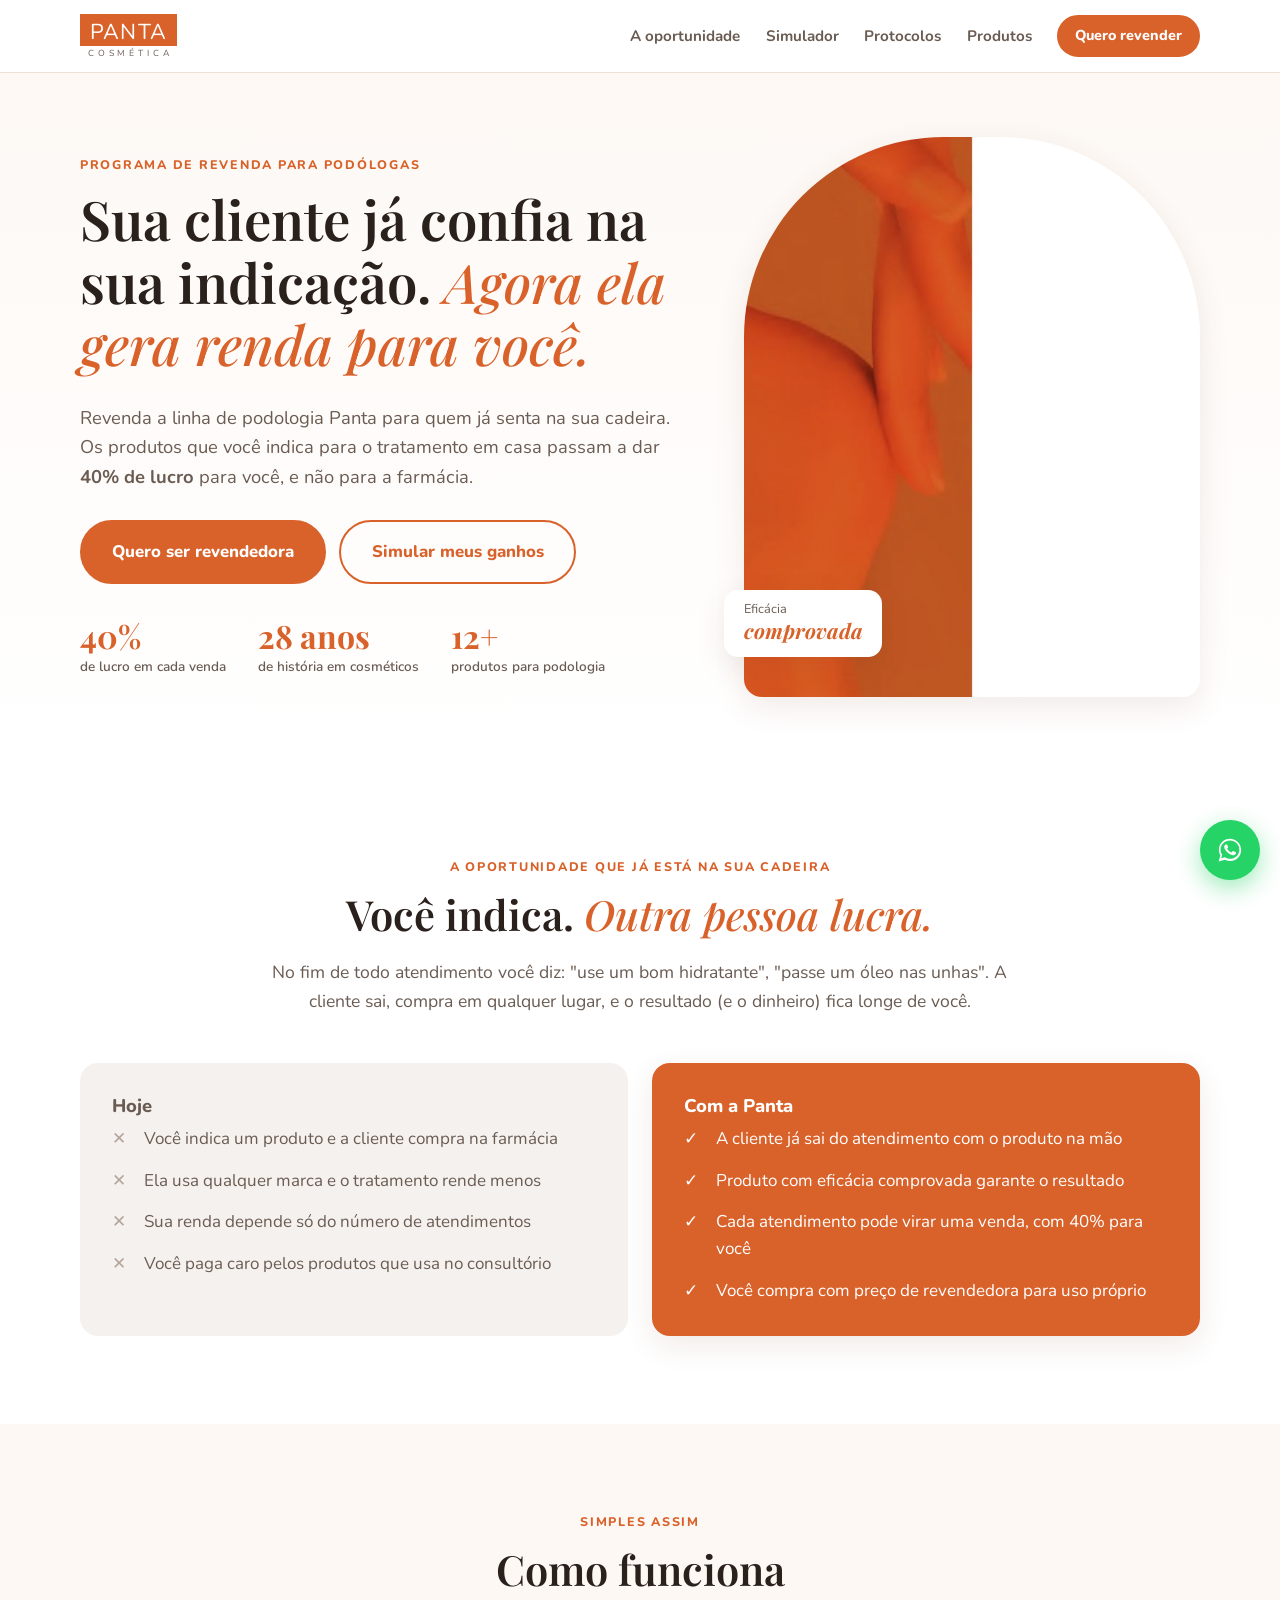
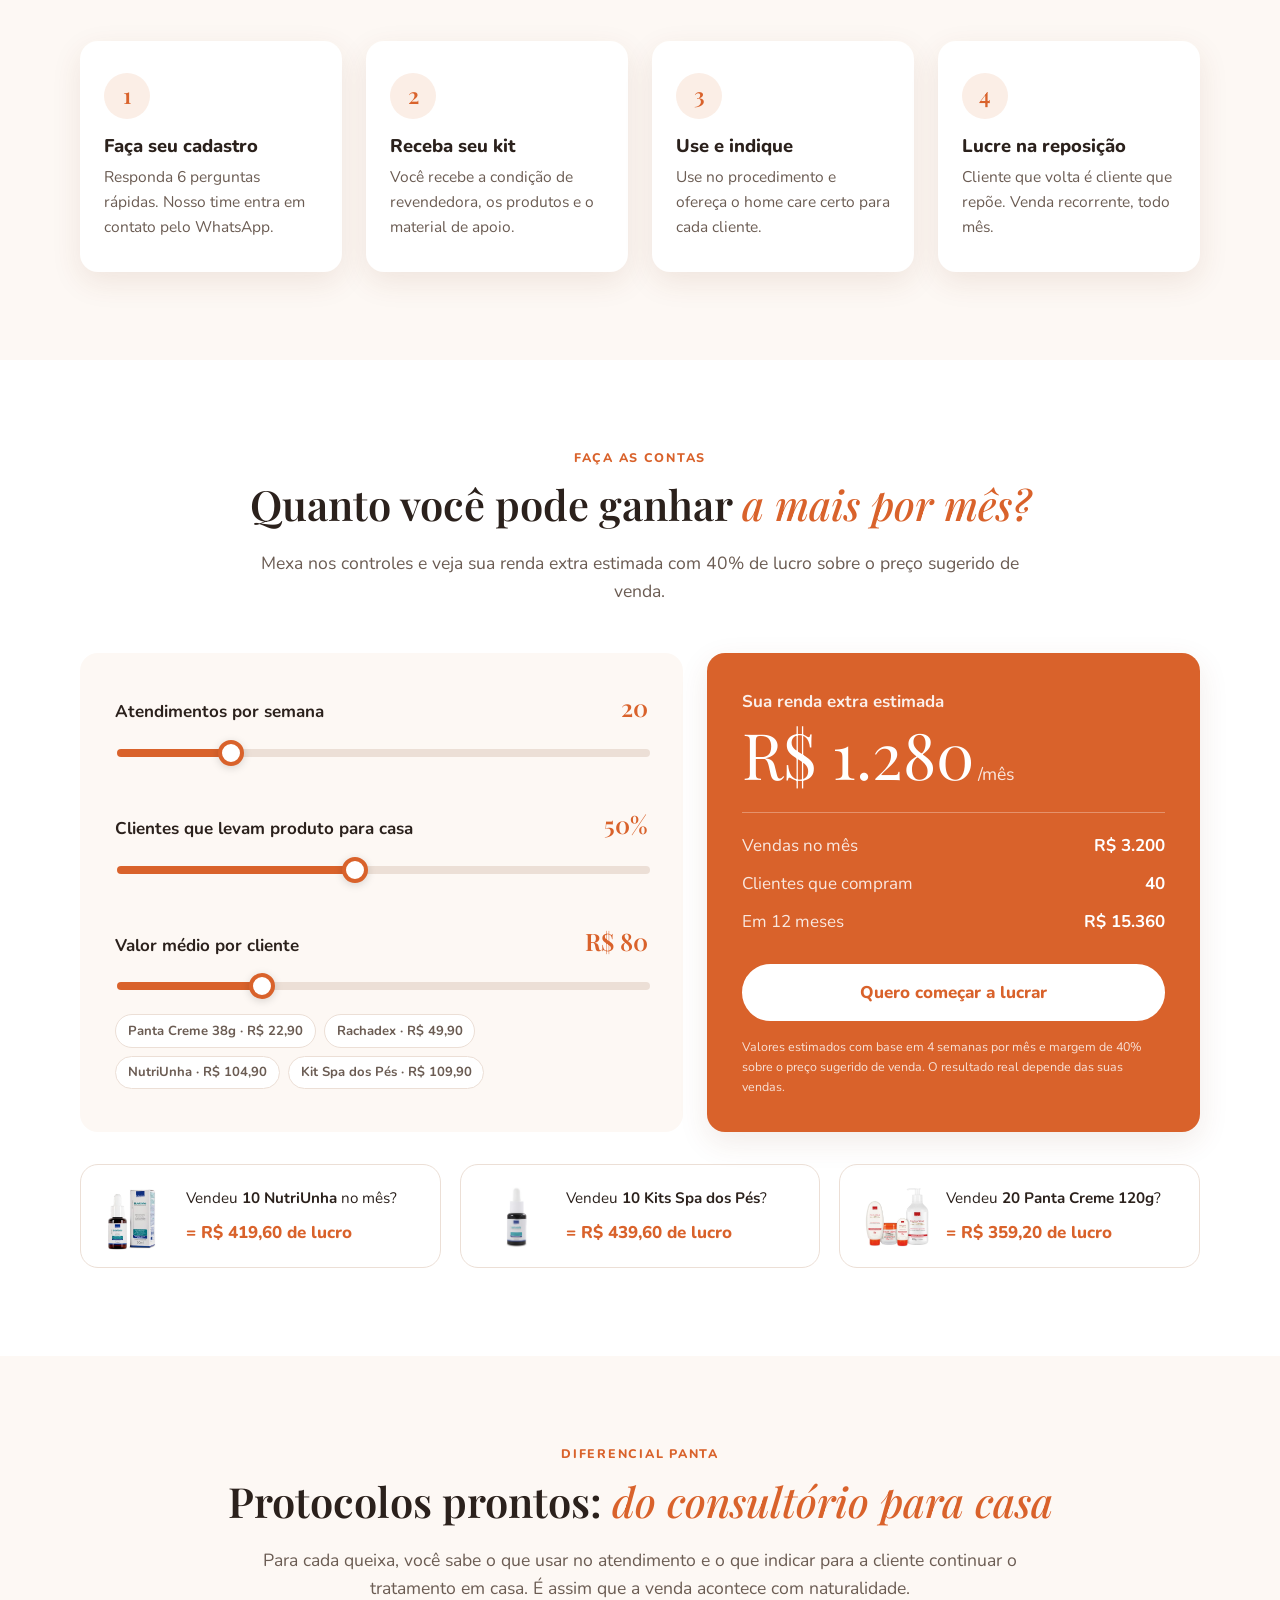
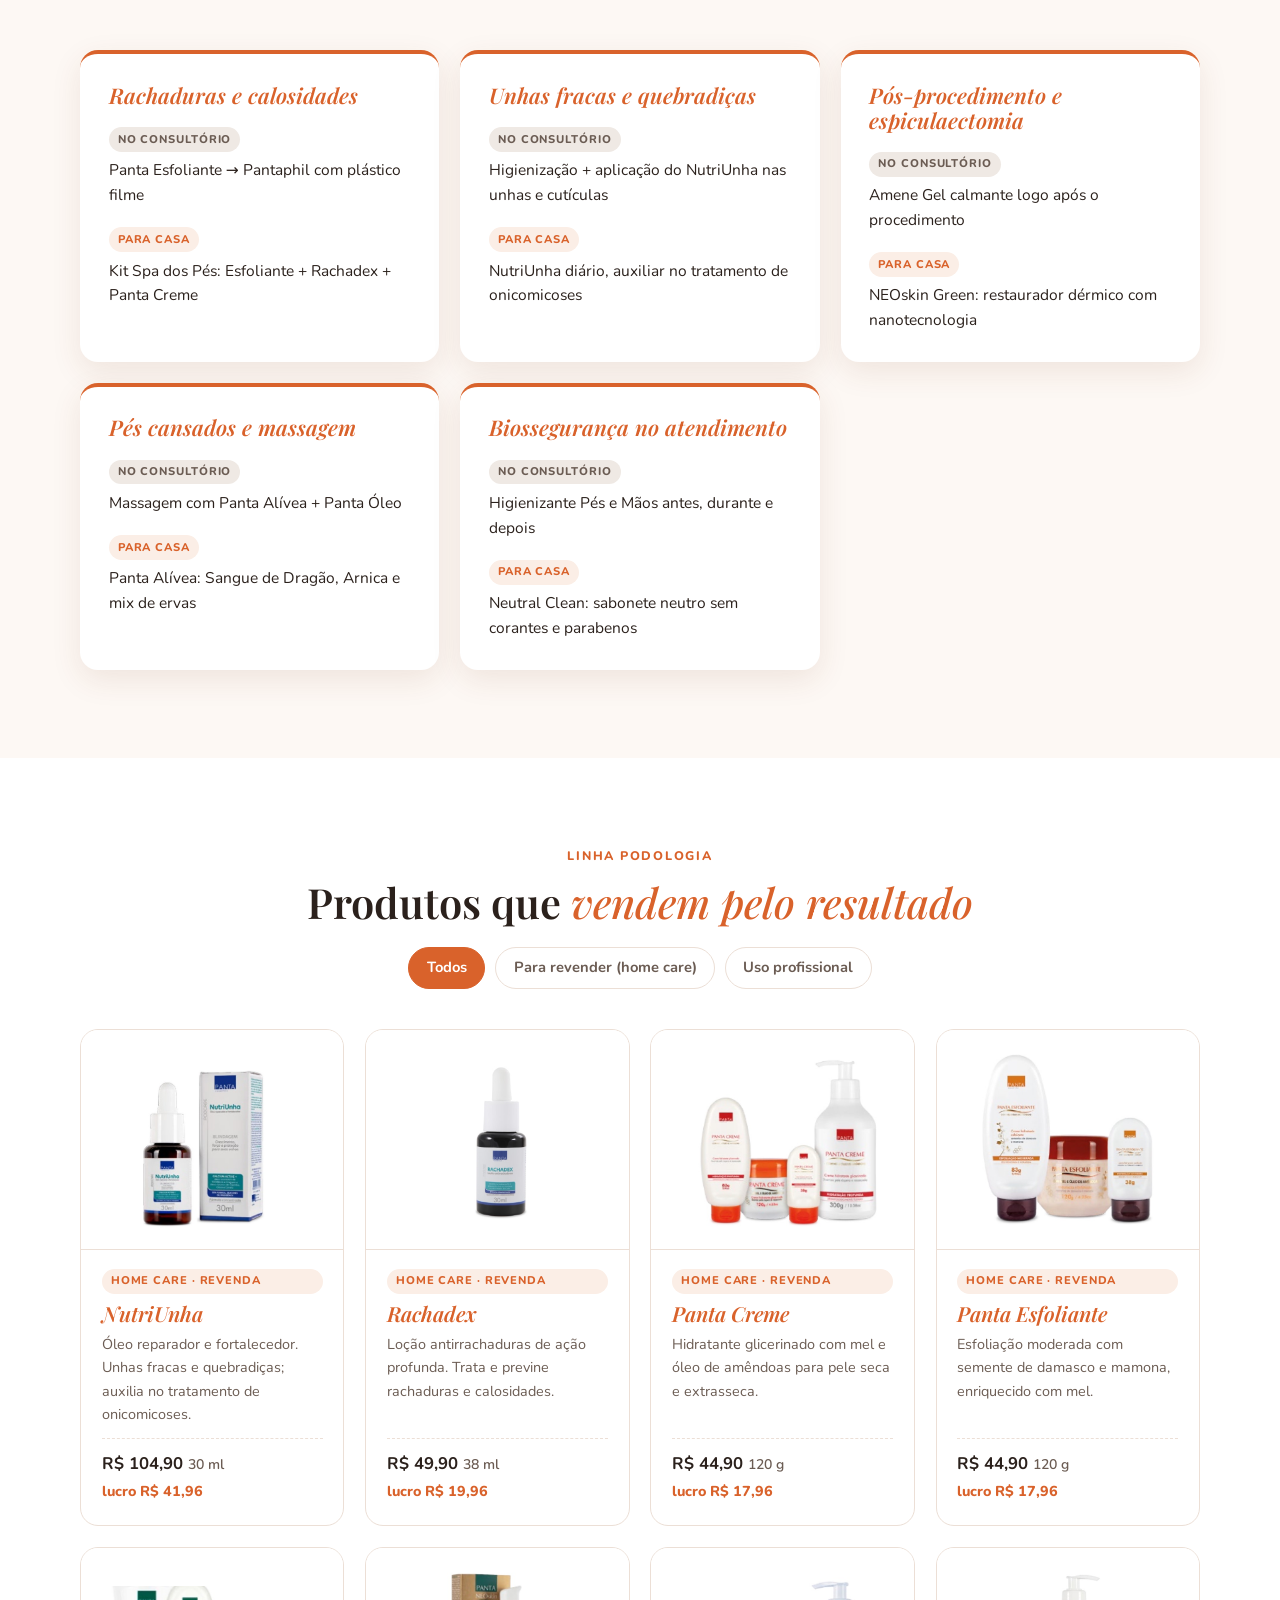
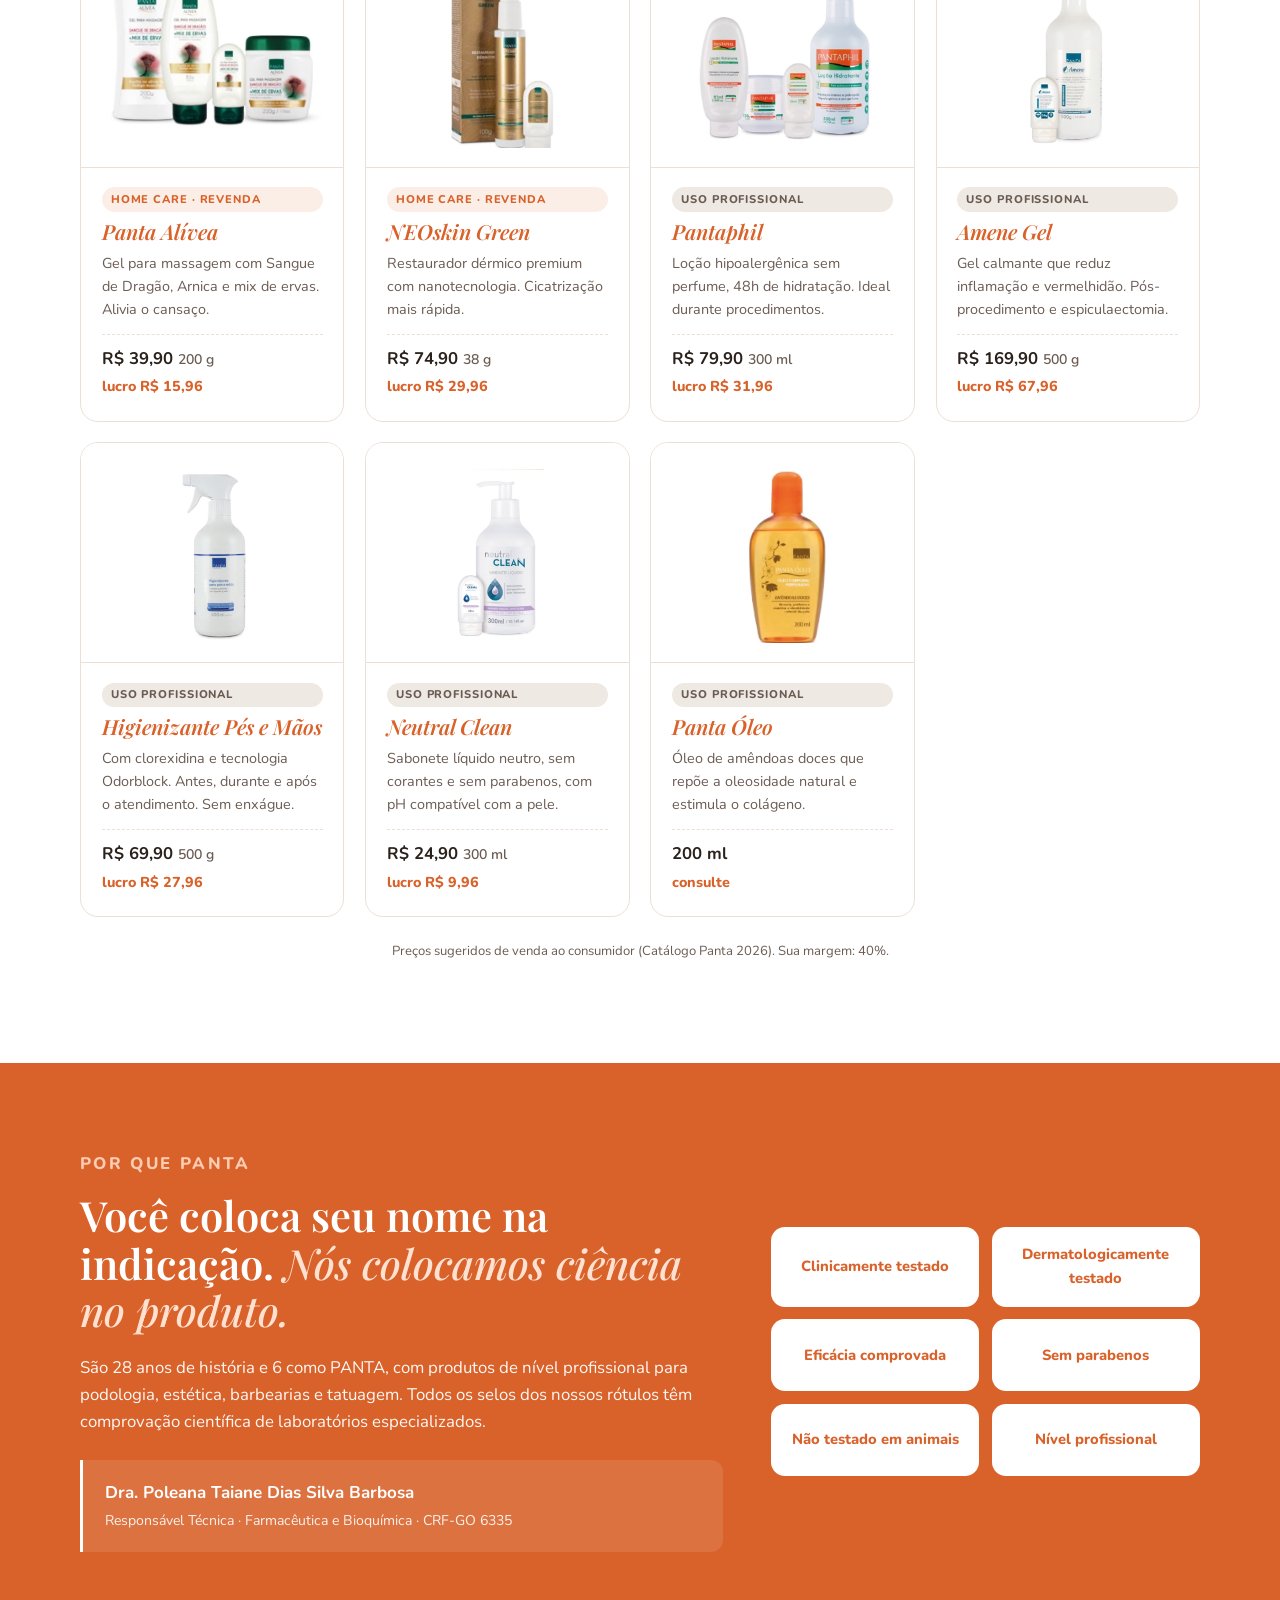
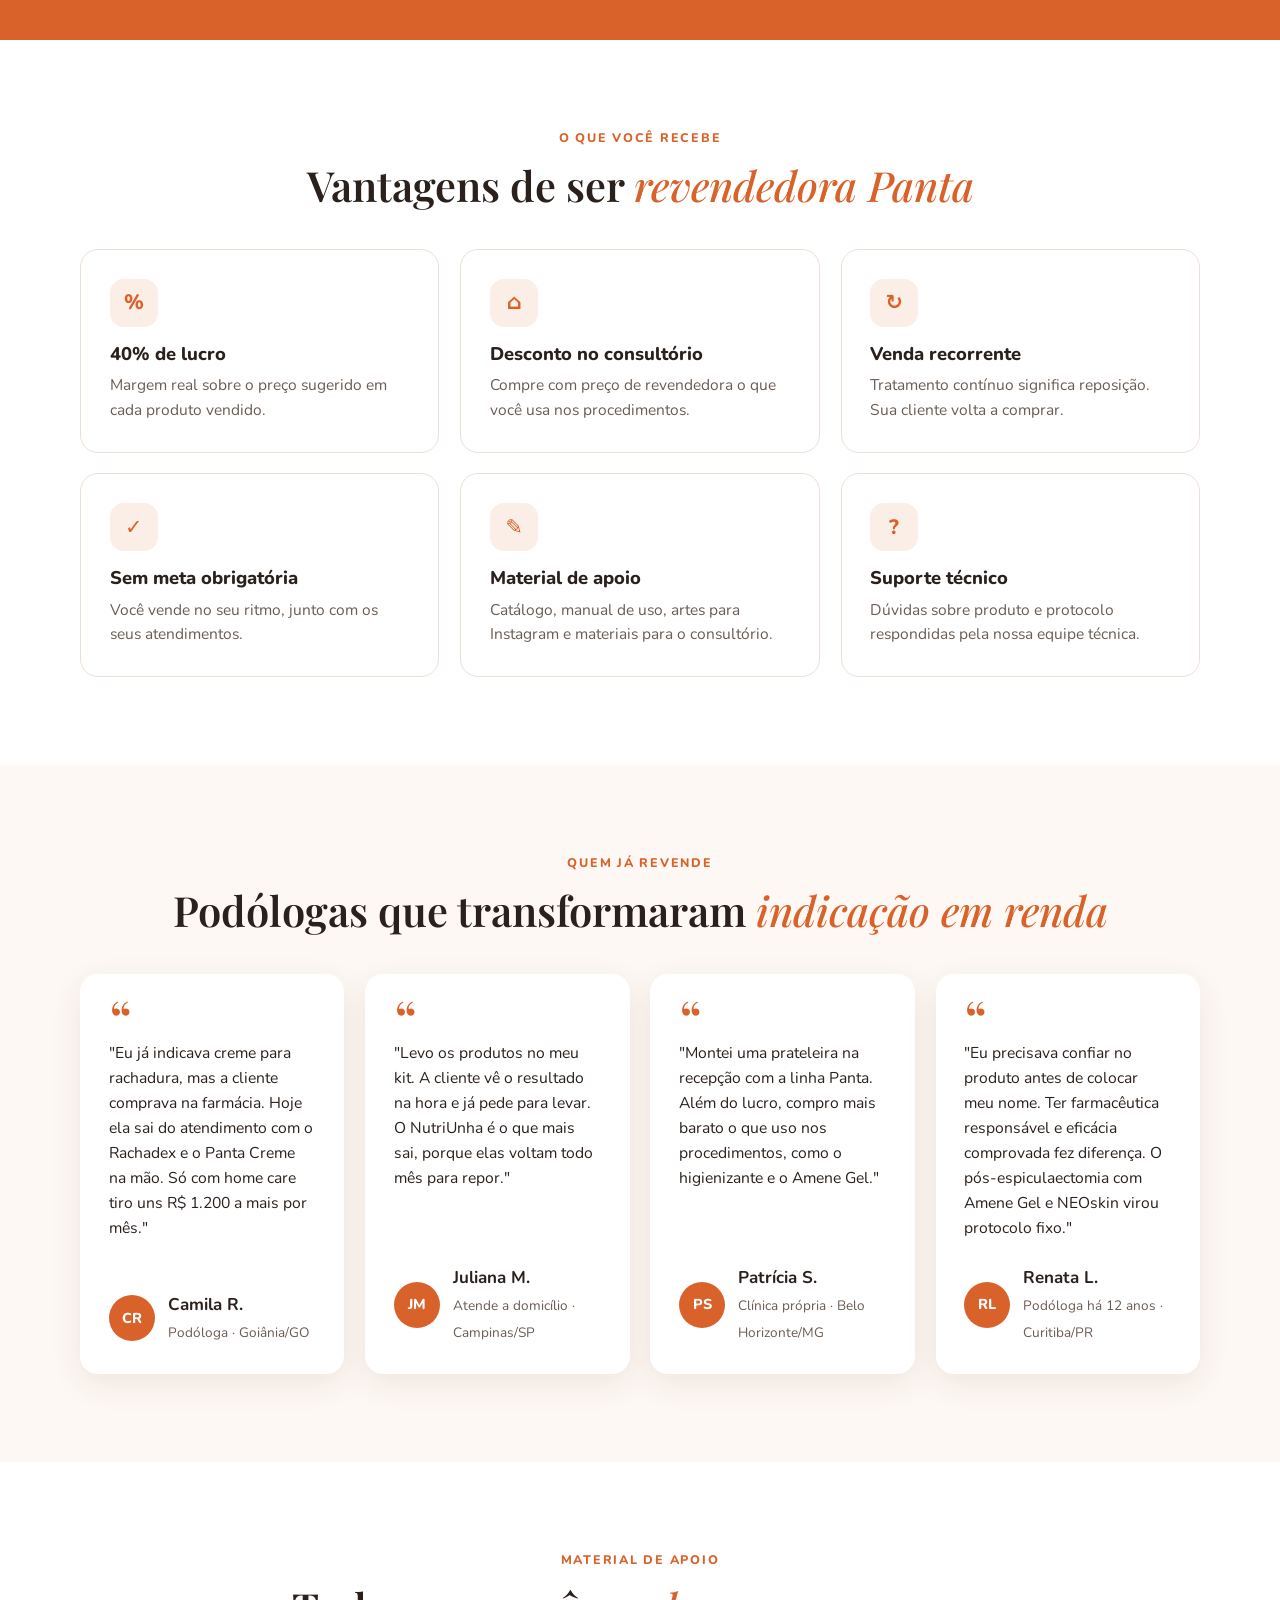
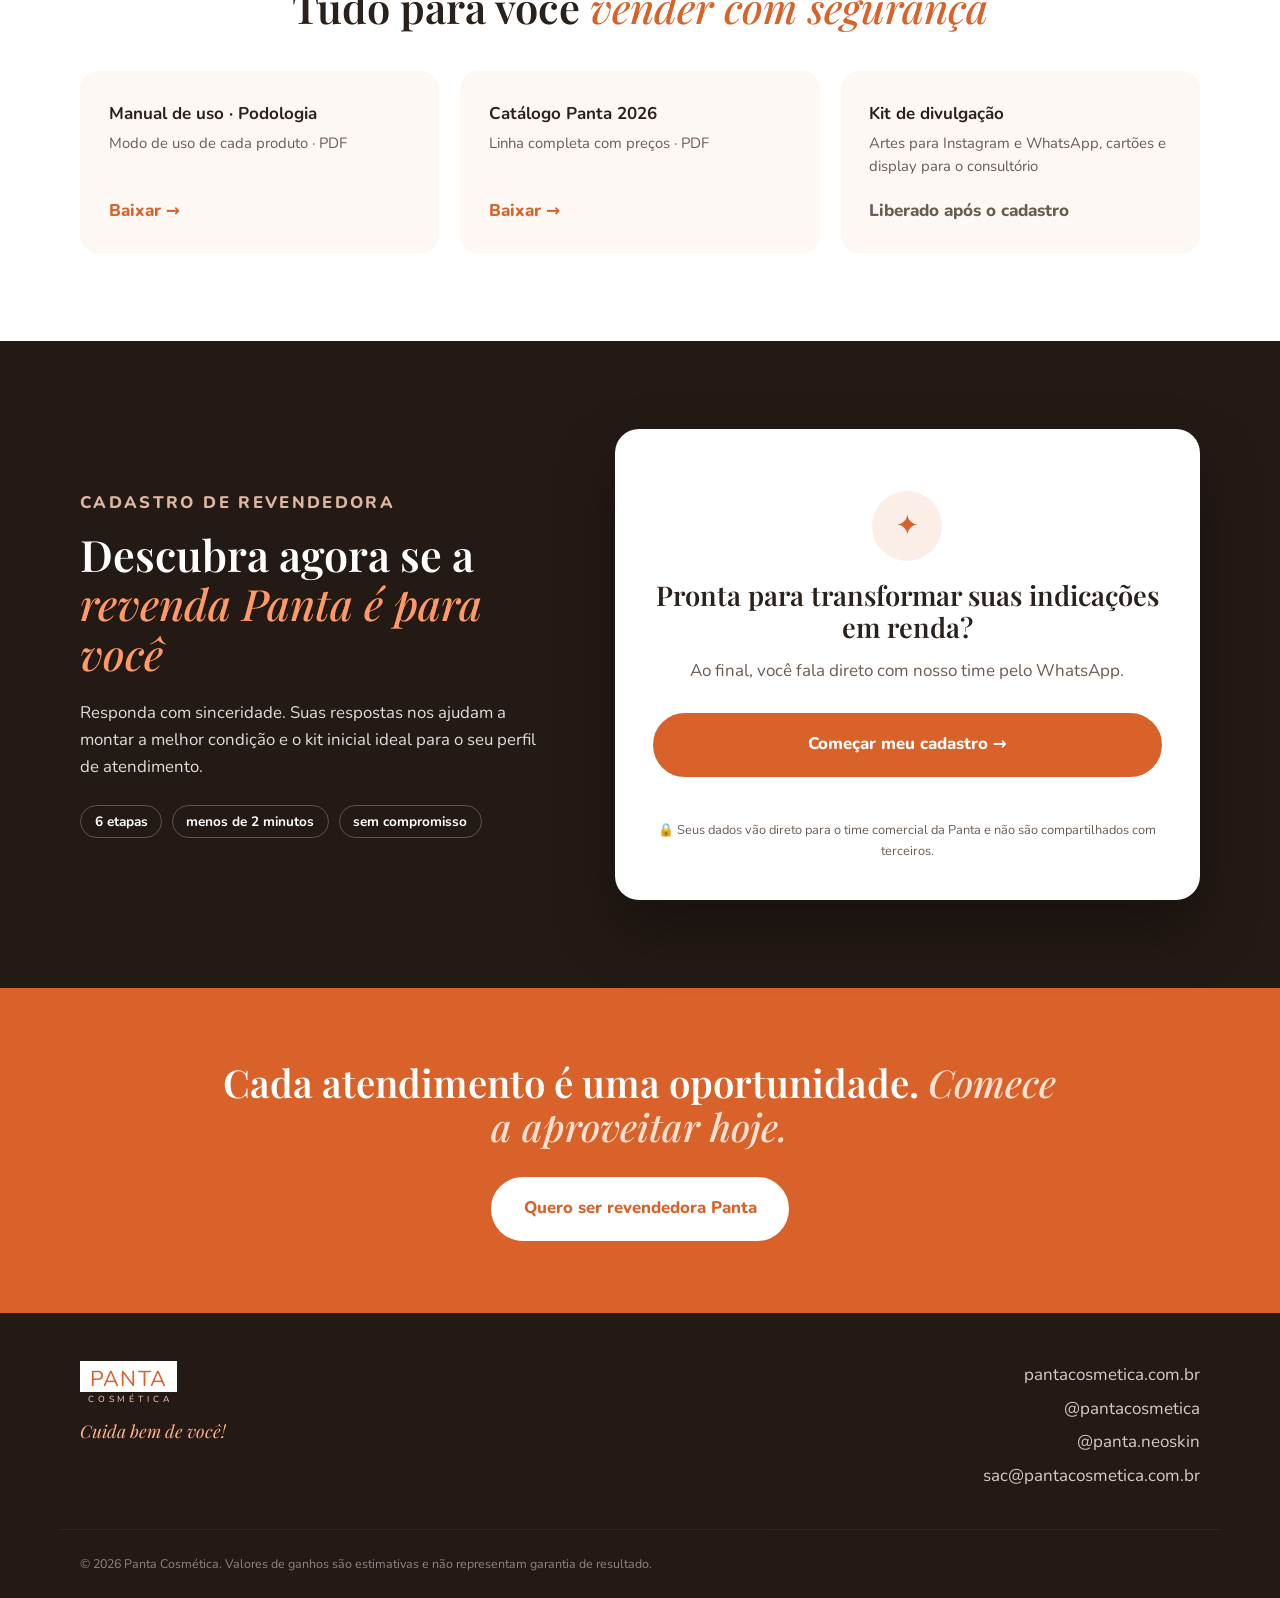
==== commit d0571c80: "Quiz: contato primeiro, perguntas depois; lead salvo já na etapa 1 Co-Authored-By: Claude Opus 5.5 <" ====
--- a/index.html
+++ b/index.html
@@ -12,7 +12,7 @@
   <link rel="preconnect" href="https://fonts.googleapis.com">
   <link rel="preconnect" href="https://fonts.gstatic.com" crossorigin>
   <link href="https://fonts.googleapis.com/css2?family=Playfair+Display:ital,wght@0,600;1,500;1,600&family=Nunito:wght@400;600;700;800&display=swap" rel="stylesheet">
-  <link rel="stylesheet" href="css/style.css?v=4">
+  <link rel="stylesheet" href="css/style.css?v=5">
   <!-- TODO: inserir aqui o Pixel do Meta e o Google Analytics para as campanhas -->
 </head>
 <body>
@@ -320,7 +320,7 @@
       <h2>Descubra agora se a <em>revenda Panta é para você</em></h2>
       <p>Responda com sinceridade. Suas respostas nos ajudam a montar a melhor condição e o kit inicial ideal para o seu perfil de atendimento.</p>
       <ul class="quiz-meta">
-        <li>6 perguntas</li><li>menos de 2 minutos</li><li>sem compromisso</li>
+        <li>6 etapas</li><li>menos de 2 minutos</li><li>sem compromisso</li>
       </ul>
     </div>
 
@@ -335,68 +335,9 @@
         </div>
       </div>
 
-      <!-- P1 -->
+      <!-- Etapa 1: contato (vai para a planilha assim que a pessoa avança) -->
       <fieldset class="quiz__screen" data-step="1">
-        <p class="quiz__counter">Pergunta 1 de 6</p>
-        <legend>Há quanto tempo você atua como podóloga?</legend>
-        <div class="options">
-          <label class="option"><input type="radio" name="tempo" value="Estou me formando"><span>Estou me formando</span></label>
-          <label class="option"><input type="radio" name="tempo" value="Menos de 2 anos"><span>Menos de 2 anos</span></label>
-          <label class="option"><input type="radio" name="tempo" value="De 2 a 5 anos"><span>De 2 a 5 anos</span></label>
-          <label class="option"><input type="radio" name="tempo" value="Mais de 5 anos"><span>Mais de 5 anos</span></label>
-        </div>
-      </fieldset>
-
-      <!-- P2 -->
-      <fieldset class="quiz__screen" data-step="2">
-        <p class="quiz__counter">Pergunta 2 de 6</p>
-        <legend>Onde você atende suas clientes?</legend>
-        <div class="options">
-          <label class="option"><input type="radio" name="local" value="Clínica / consultório próprio"><span>Clínica ou consultório próprio</span></label>
-          <label class="option"><input type="radio" name="local" value="Atendo a domicílio"><span>Atendo a domicílio</span></label>
-          <label class="option"><input type="radio" name="local" value="Clínica / salão de terceiros"><span>Em clínica ou salão de terceiros</span></label>
-          <label class="option"><input type="radio" name="local" value="Mais de um formato"><span>Mais de um formato</span></label>
-        </div>
-      </fieldset>
-
-      <!-- P3 -->
-      <fieldset class="quiz__screen" data-step="3">
-        <p class="quiz__counter">Pergunta 3 de 6</p>
-        <legend>Quantos atendimentos você faz por semana?</legend>
-        <div class="options">
-          <label class="option"><input type="radio" name="atendimentos" value="Até 10"><span>Até 10</span></label>
-          <label class="option"><input type="radio" name="atendimentos" value="De 10 a 25"><span>De 10 a 25</span></label>
-          <label class="option"><input type="radio" name="atendimentos" value="De 25 a 50"><span>De 25 a 50</span></label>
-          <label class="option"><input type="radio" name="atendimentos" value="Mais de 50"><span>Mais de 50</span></label>
-        </div>
-      </fieldset>
-
-      <!-- P4 -->
-      <fieldset class="quiz__screen" data-step="4">
-        <p class="quiz__counter">Pergunta 4 de 6</p>
-        <legend>Hoje você vende produtos para suas clientes?</legend>
-        <div class="options">
-          <label class="option"><input type="radio" name="vende" value="Sim, de outra marca"><span>Sim, de outra marca</span></label>
-          <label class="option"><input type="radio" name="vende" value="Indico, mas não vendo"><span>Indico, mas não vendo</span></label>
-          <label class="option"><input type="radio" name="vende" value="Ainda não"><span>Ainda não, quero começar</span></label>
-        </div>
-      </fieldset>
-
-      <!-- P5 -->
-      <fieldset class="quiz__screen" data-step="5">
-        <p class="quiz__counter">Pergunta 5 de 6</p>
-        <legend>Qual é o seu principal objetivo com a Panta?</legend>
-        <div class="options">
-          <label class="option"><input type="radio" name="objetivo" value="Ter uma renda extra"><span>Ter uma renda extra</span></label>
-          <label class="option"><input type="radio" name="objetivo" value="Comprar com desconto para o consultório"><span>Comprar com desconto para o consultório</span></label>
-          <label class="option"><input type="radio" name="objetivo" value="Os dois"><span>Os dois</span></label>
-        </div>
-      </fieldset>
-
-      <!-- P6 -->
-      <fieldset class="quiz__screen" data-step="6">
-        <p class="quiz__counter">Pergunta 6 de 6</p>
-        <legend>Para finalizar, como falamos com você?</legend>
+                <legend><span class="quiz__counter">Etapa 1 de 6</span>Primeiro, como falamos com você?</legend>
         <div class="fields">
           <label class="field"><span>Nome completo</span><input type="text" name="nome" autocomplete="name" required></label>
           <label class="field"><span>WhatsApp</span><input type="tel" name="whatsapp" autocomplete="tel" placeholder="(00) 00000-0000" required></label>
@@ -407,7 +348,61 @@
           <label class="field"><span>E-mail <em>(opcional)</em></span><input type="email" name="email" autocomplete="email"></label>
         </div>
         <p class="quiz__error" id="quizError" hidden>Preencha nome, WhatsApp, cidade e UF para continuar.</p>
-        <button type="submit" class="btn btn--lg btn--block">Enviar e falar no WhatsApp →</button>
+        <button type="button" class="btn btn--lg btn--block" id="quizContato">Continuar →</button>
+      </fieldset>
+
+      <!-- P2 -->
+      <fieldset class="quiz__screen" data-step="2">
+                <legend><span class="quiz__counter">Etapa 2 de 6</span>Há quanto tempo você atua como podóloga?</legend>
+        <div class="options">
+          <label class="option"><input type="radio" name="tempo" value="Estou me formando"><span>Estou me formando</span></label>
+          <label class="option"><input type="radio" name="tempo" value="Menos de 2 anos"><span>Menos de 2 anos</span></label>
+          <label class="option"><input type="radio" name="tempo" value="De 2 a 5 anos"><span>De 2 a 5 anos</span></label>
+          <label class="option"><input type="radio" name="tempo" value="Mais de 5 anos"><span>Mais de 5 anos</span></label>
+        </div>
+      </fieldset>
+
+      <!-- P3 -->
+      <fieldset class="quiz__screen" data-step="3">
+                <legend><span class="quiz__counter">Etapa 3 de 6</span>Onde você atende suas clientes?</legend>
+        <div class="options">
+          <label class="option"><input type="radio" name="local" value="Clínica / consultório próprio"><span>Clínica ou consultório próprio</span></label>
+          <label class="option"><input type="radio" name="local" value="Atendo a domicílio"><span>Atendo a domicílio</span></label>
+          <label class="option"><input type="radio" name="local" value="Clínica / salão de terceiros"><span>Em clínica ou salão de terceiros</span></label>
+          <label class="option"><input type="radio" name="local" value="Mais de um formato"><span>Mais de um formato</span></label>
+        </div>
+      </fieldset>
+
+      <!-- P4 -->
+      <fieldset class="quiz__screen" data-step="4">
+                <legend><span class="quiz__counter">Etapa 4 de 6</span>Quantos atendimentos você faz por semana?</legend>
+        <div class="options">
+          <label class="option"><input type="radio" name="atendimentos" value="Até 10"><span>Até 10</span></label>
+          <label class="option"><input type="radio" name="atendimentos" value="De 10 a 25"><span>De 10 a 25</span></label>
+          <label class="option"><input type="radio" name="atendimentos" value="De 25 a 50"><span>De 25 a 50</span></label>
+          <label class="option"><input type="radio" name="atendimentos" value="Mais de 50"><span>Mais de 50</span></label>
+        </div>
+      </fieldset>
+
+      <!-- P5 -->
+      <fieldset class="quiz__screen" data-step="5">
+                <legend><span class="quiz__counter">Etapa 5 de 6</span>Hoje você vende produtos para suas clientes?</legend>
+        <div class="options">
+          <label class="option"><input type="radio" name="vende" value="Sim, de outra marca"><span>Sim, de outra marca</span></label>
+          <label class="option"><input type="radio" name="vende" value="Indico, mas não vendo"><span>Indico, mas não vendo</span></label>
+          <label class="option"><input type="radio" name="vende" value="Ainda não"><span>Ainda não, quero começar</span></label>
+        </div>
+      </fieldset>
+
+      <!-- P6 (última: não avança sozinha; o envio abre o WhatsApp) -->
+      <fieldset class="quiz__screen" data-step="6">
+                <legend><span class="quiz__counter">Etapa 6 de 6</span>Qual é o seu principal objetivo com a Panta?</legend>
+        <div class="options" data-final>
+          <label class="option"><input type="radio" name="objetivo" value="Ter uma renda extra"><span>Ter uma renda extra</span></label>
+          <label class="option"><input type="radio" name="objetivo" value="Comprar com desconto para o consultório"><span>Comprar com desconto para o consultório</span></label>
+          <label class="option"><input type="radio" name="objetivo" value="Os dois"><span>Os dois</span></label>
+        </div>
+        <button type="submit" class="btn btn--lg btn--block quiz__submit">Enviar e falar no WhatsApp →</button>
       </fieldset>
 
       <!-- Sucesso -->
@@ -460,6 +455,6 @@
   <svg viewBox="0 0 32 32" width="28" height="28" aria-hidden="true"><path fill="currentColor" d="M16 3C9 3 3.3 8.6 3.3 15.6c0 2.2.6 4.4 1.7 6.3L3 29l7.3-1.9c1.8 1 3.8 1.5 5.8 1.5 7 0 12.7-5.6 12.7-12.6S23 3 16 3zm0 23.1c-1.9 0-3.8-.5-5.4-1.5l-.4-.2-4.3 1.1 1.2-4.2-.3-.4c-1.1-1.7-1.6-3.6-1.6-5.6C5.2 9.8 10 5.1 16 5.1s10.7 4.7 10.7 10.5S21.9 26.1 16 26.1zm5.9-7.9c-.3-.2-1.9-.9-2.2-1s-.5-.2-.7.2-.8 1-1 1.2-.4.2-.7.1c-.3-.2-1.4-.5-2.6-1.6-1-.9-1.6-1.9-1.8-2.2s0-.5.1-.6l.5-.6c.2-.2.2-.4.3-.6s0-.4 0-.6l-1-2.4c-.3-.6-.5-.5-.7-.5h-.6c-.2 0-.6.1-.9.4s-1.2 1.1-1.2 2.7 1.2 3.2 1.4 3.4c.2.2 2.4 3.6 5.7 5 .8.3 1.4.5 1.9.7.8.3 1.5.2 2.1.1.6-.1 1.9-.8 2.2-1.5s.3-1.4.2-1.5c-.1-.2-.3-.3-.6-.4z"/></svg>
 </a>
 
-<script src="js/main.js?v=4"></script>
+<script src="js/main.js?v=5"></script>
 </body>
 </html>
--- a/css/style.css
+++ b/css/style.css
@@ -200,7 +200,7 @@
 .quiz__screen { display: none; border: 0; margin: 0; padding: 0; min-width: 0; animation: fadeIn .35s ease; }
 .quiz__screen.is-active { display: block; }
 @keyframes fadeIn { from { opacity: 0; transform: translateX(16px); } to { opacity: 1; transform: none; } }
-.quiz__counter { text-transform: uppercase; letter-spacing: .14em; font-size: .75rem; font-weight: 800; color: var(--orange); margin: 0 0 .5rem; }
+.quiz__counter { display: block; font-family: var(--sans); line-height: 1.4; text-transform: uppercase; letter-spacing: .14em; font-size: .75rem; font-weight: 800; color: var(--orange); margin: 0 0 .5rem; }
 .quiz legend { font-family: var(--serif); font-size: 1.6rem; font-weight: 600; line-height: 1.2; margin-bottom: 1.5rem; padding: 0; }
 .options { display: grid; gap: .7rem; }
 .option { display: block; cursor: pointer; }
@@ -221,6 +221,7 @@
 .field-row { display: grid; grid-template-columns: 1fr 90px; gap: .8rem; }
 .field--uf input { text-transform: uppercase; }
 .quiz__error { color: #c0392b; font-weight: 700; font-size: .9rem; margin: 0 0 1rem; }
+.quiz__submit { margin-top: 1.4rem; }
 .quiz__start { text-align: center; padding: 1.5rem 0; }
 .quiz__start-icon { display: inline-grid; place-items: center; width: 70px; height: 70px; border-radius: 50%; background: var(--orange-soft); color: var(--orange); font-size: 1.8rem; margin-bottom: 1.2rem; }
 .quiz__start h3 { font-family: var(--serif); font-size: 1.7rem; font-weight: 600; }
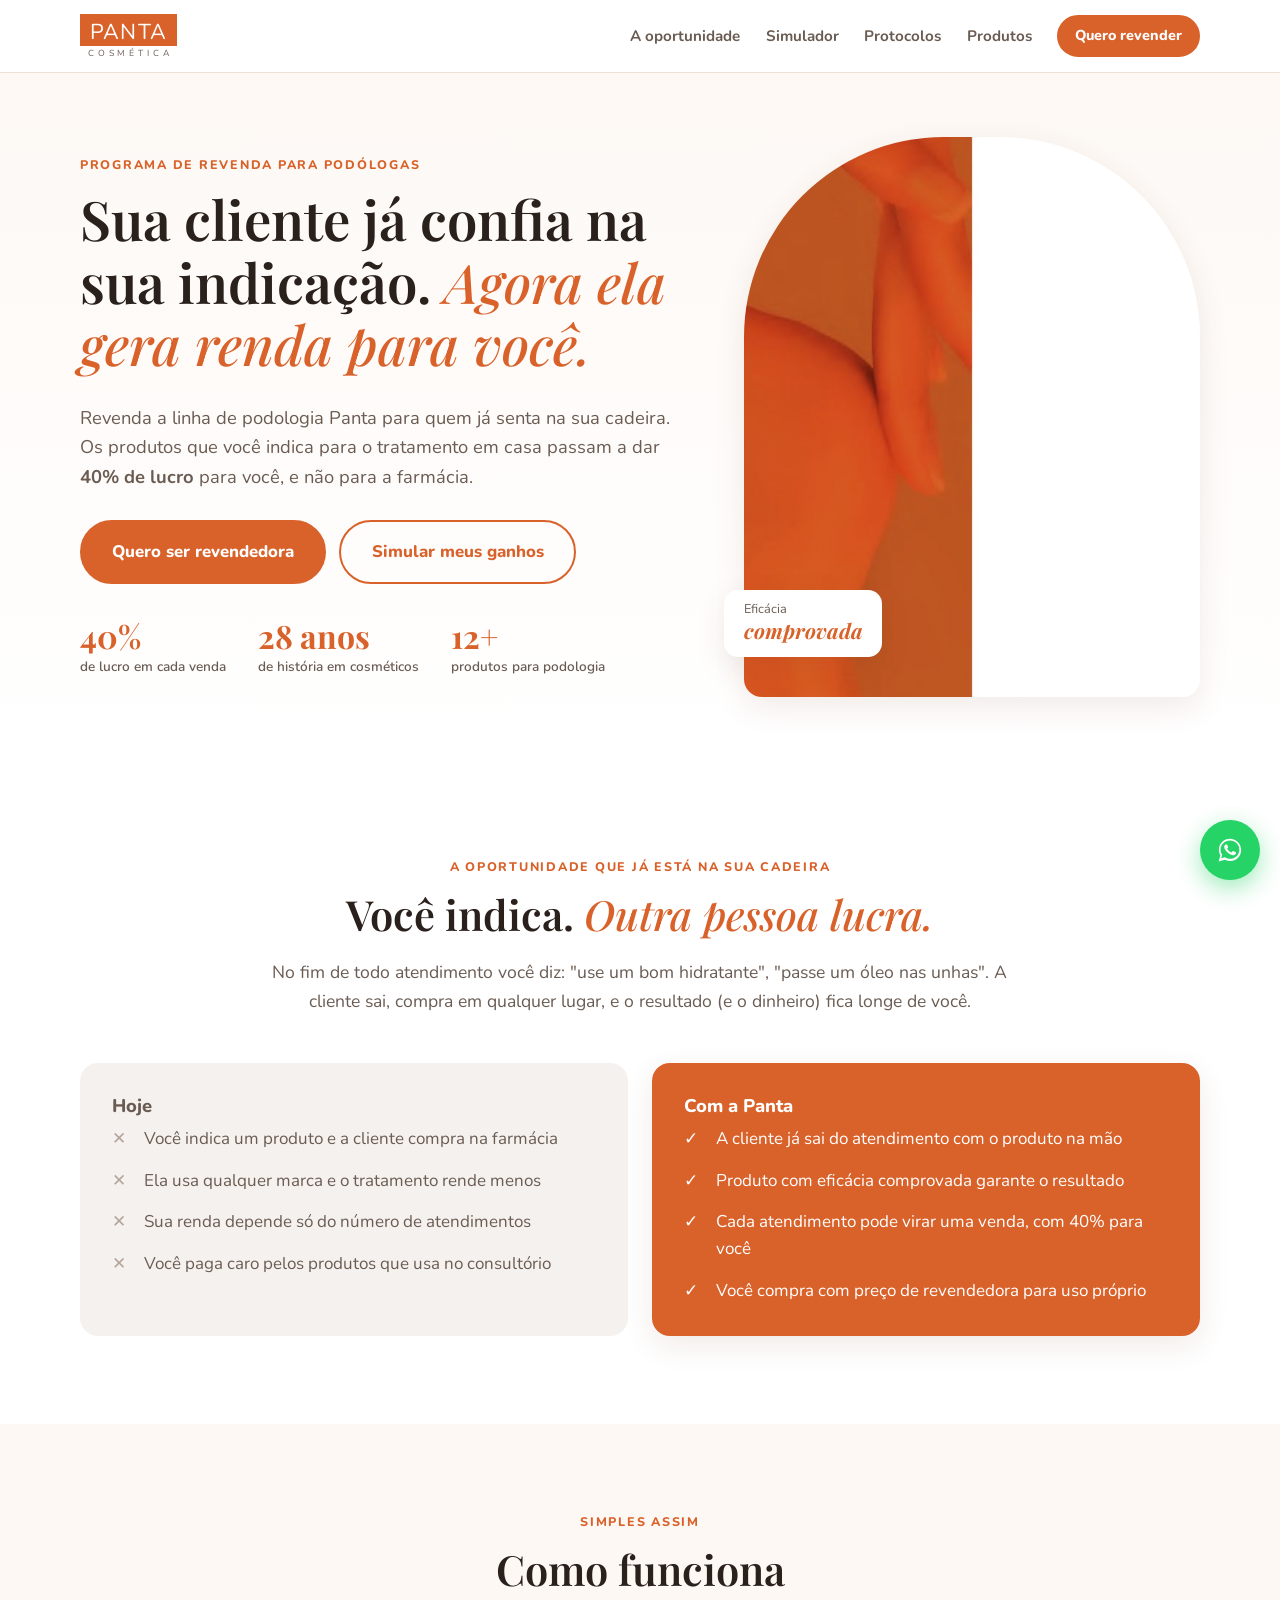
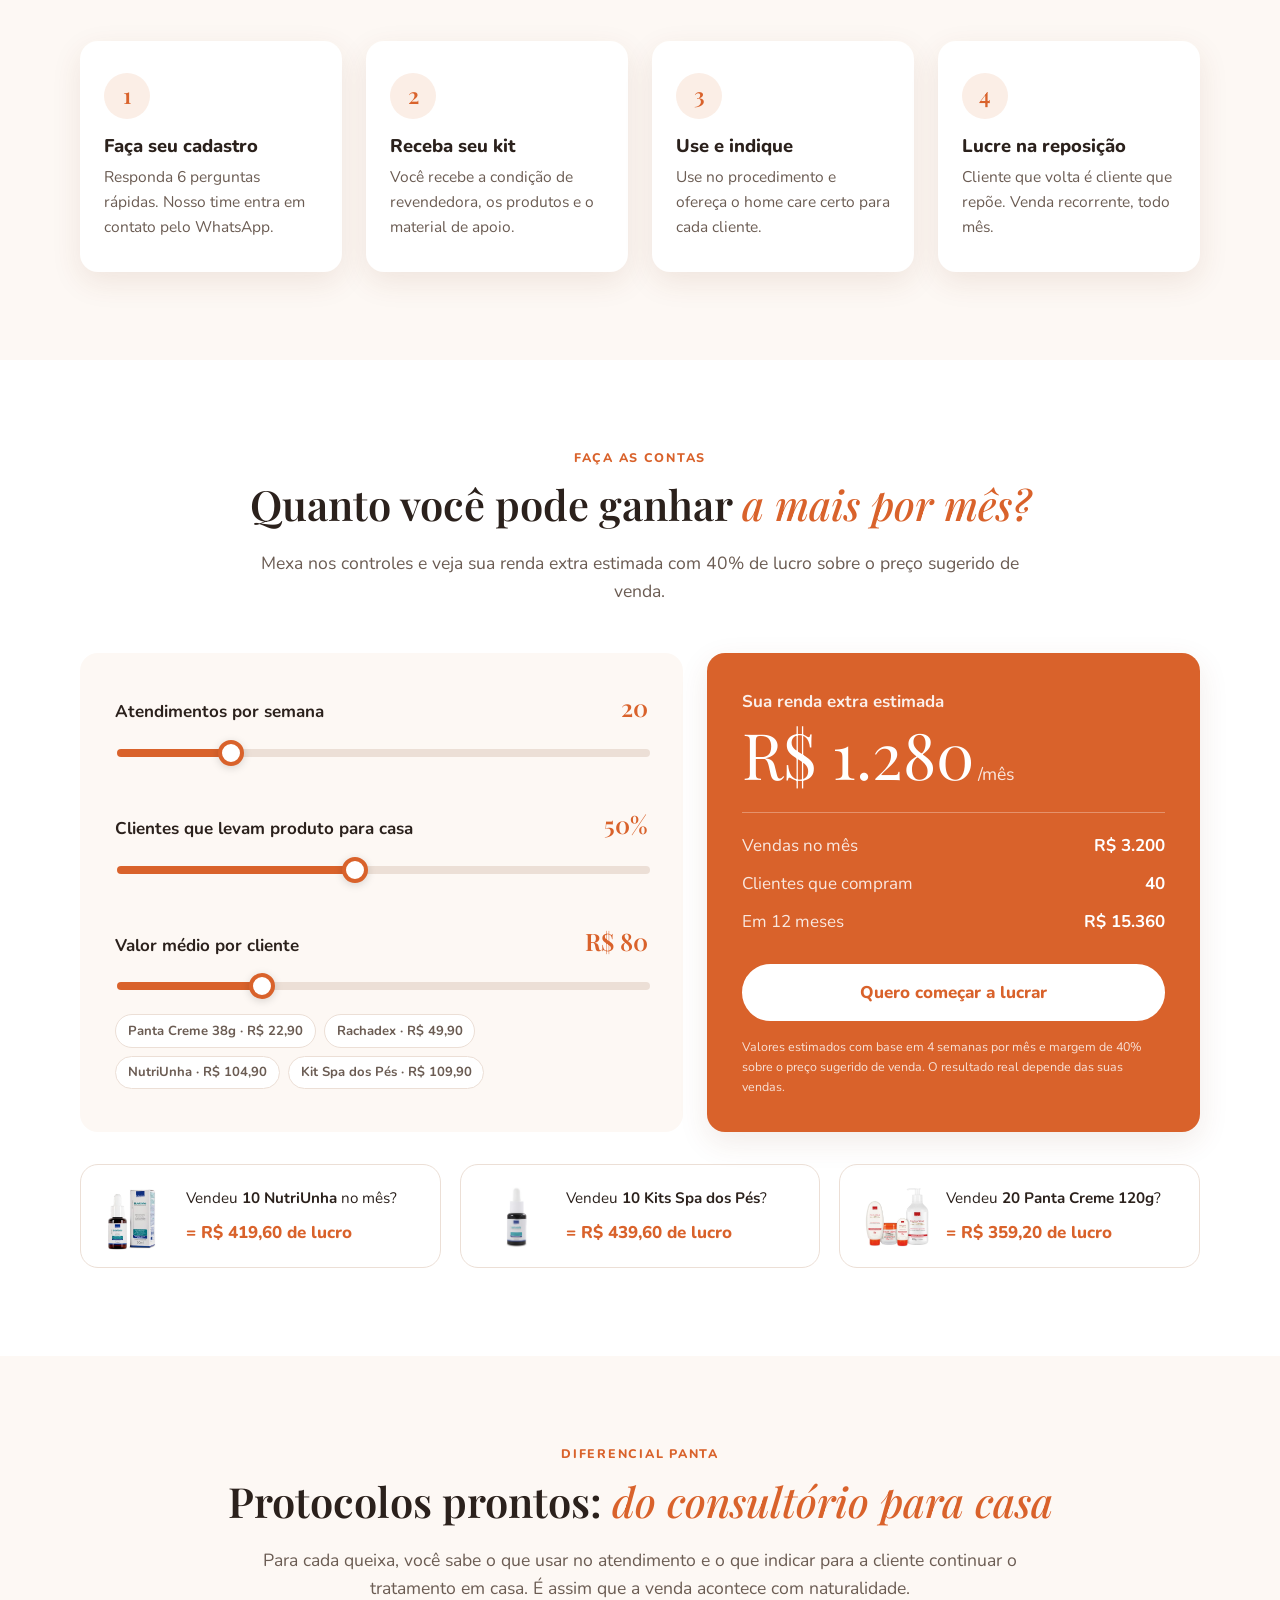
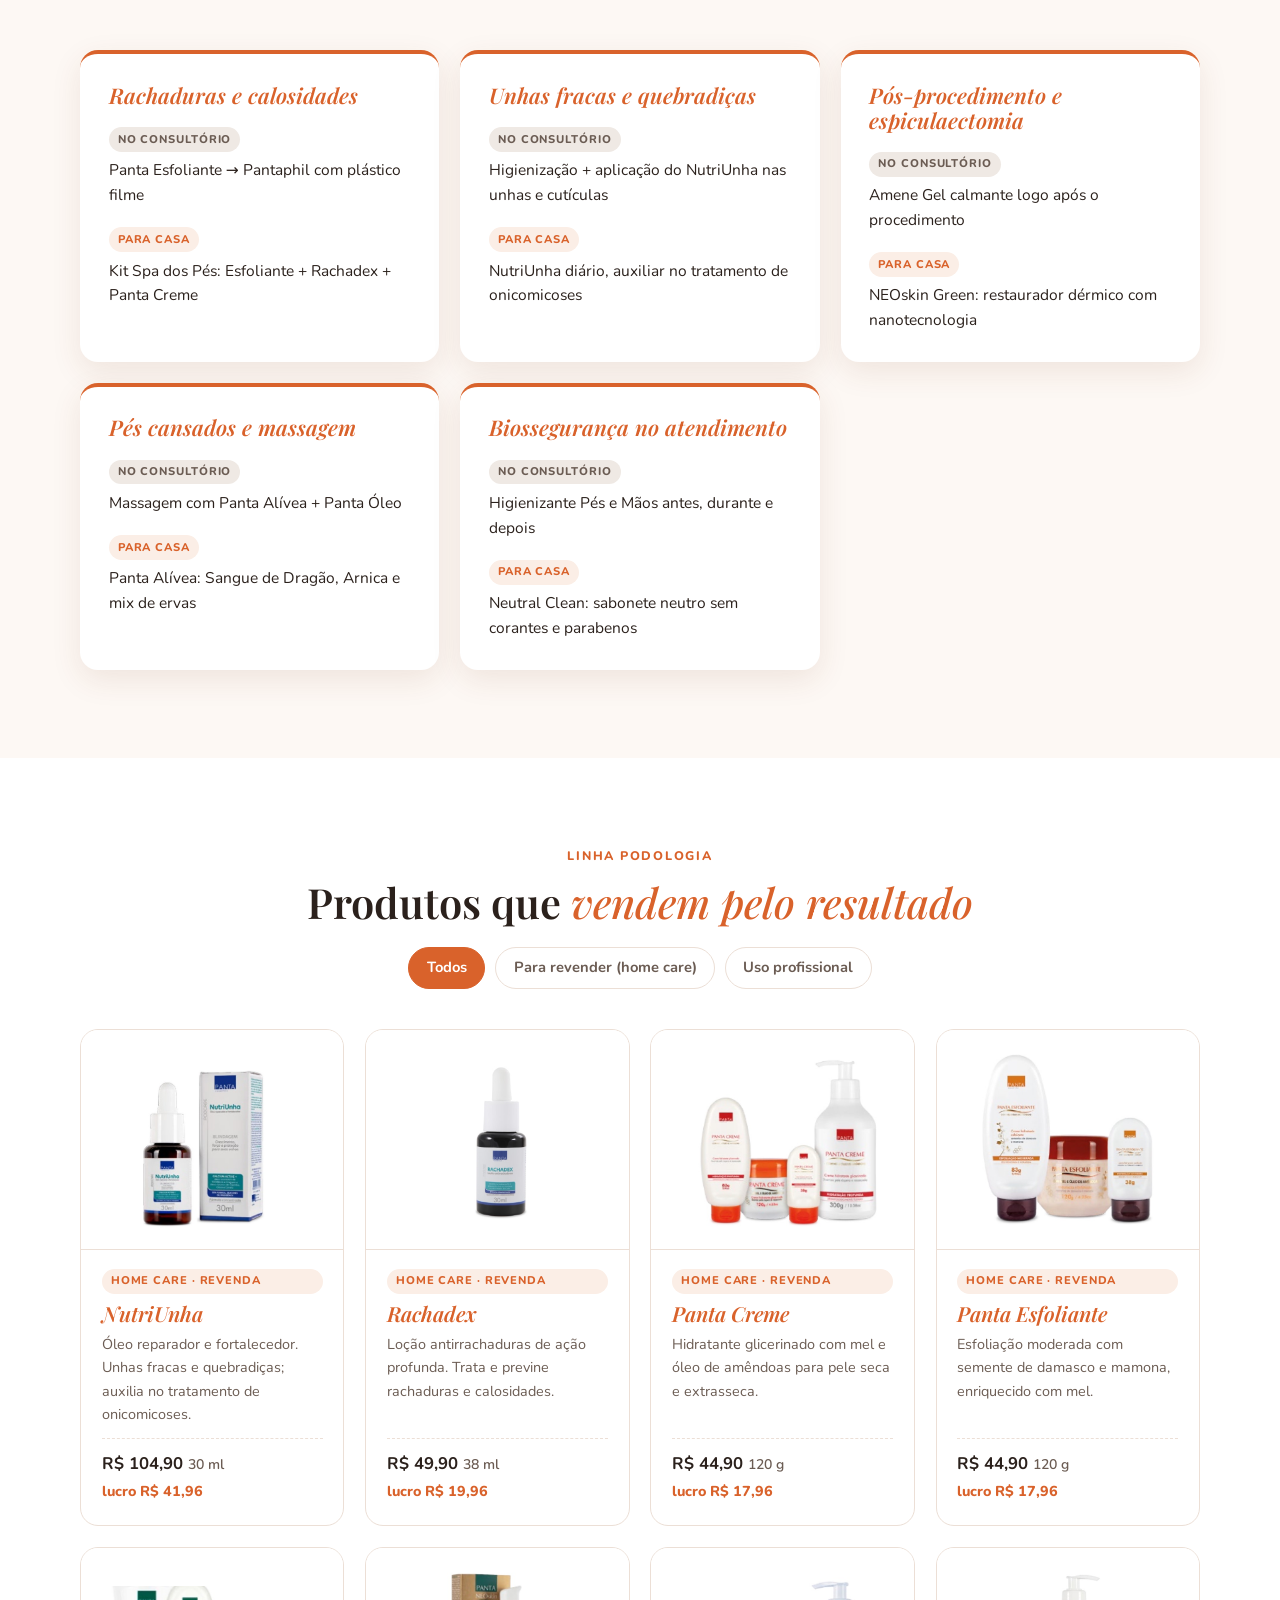
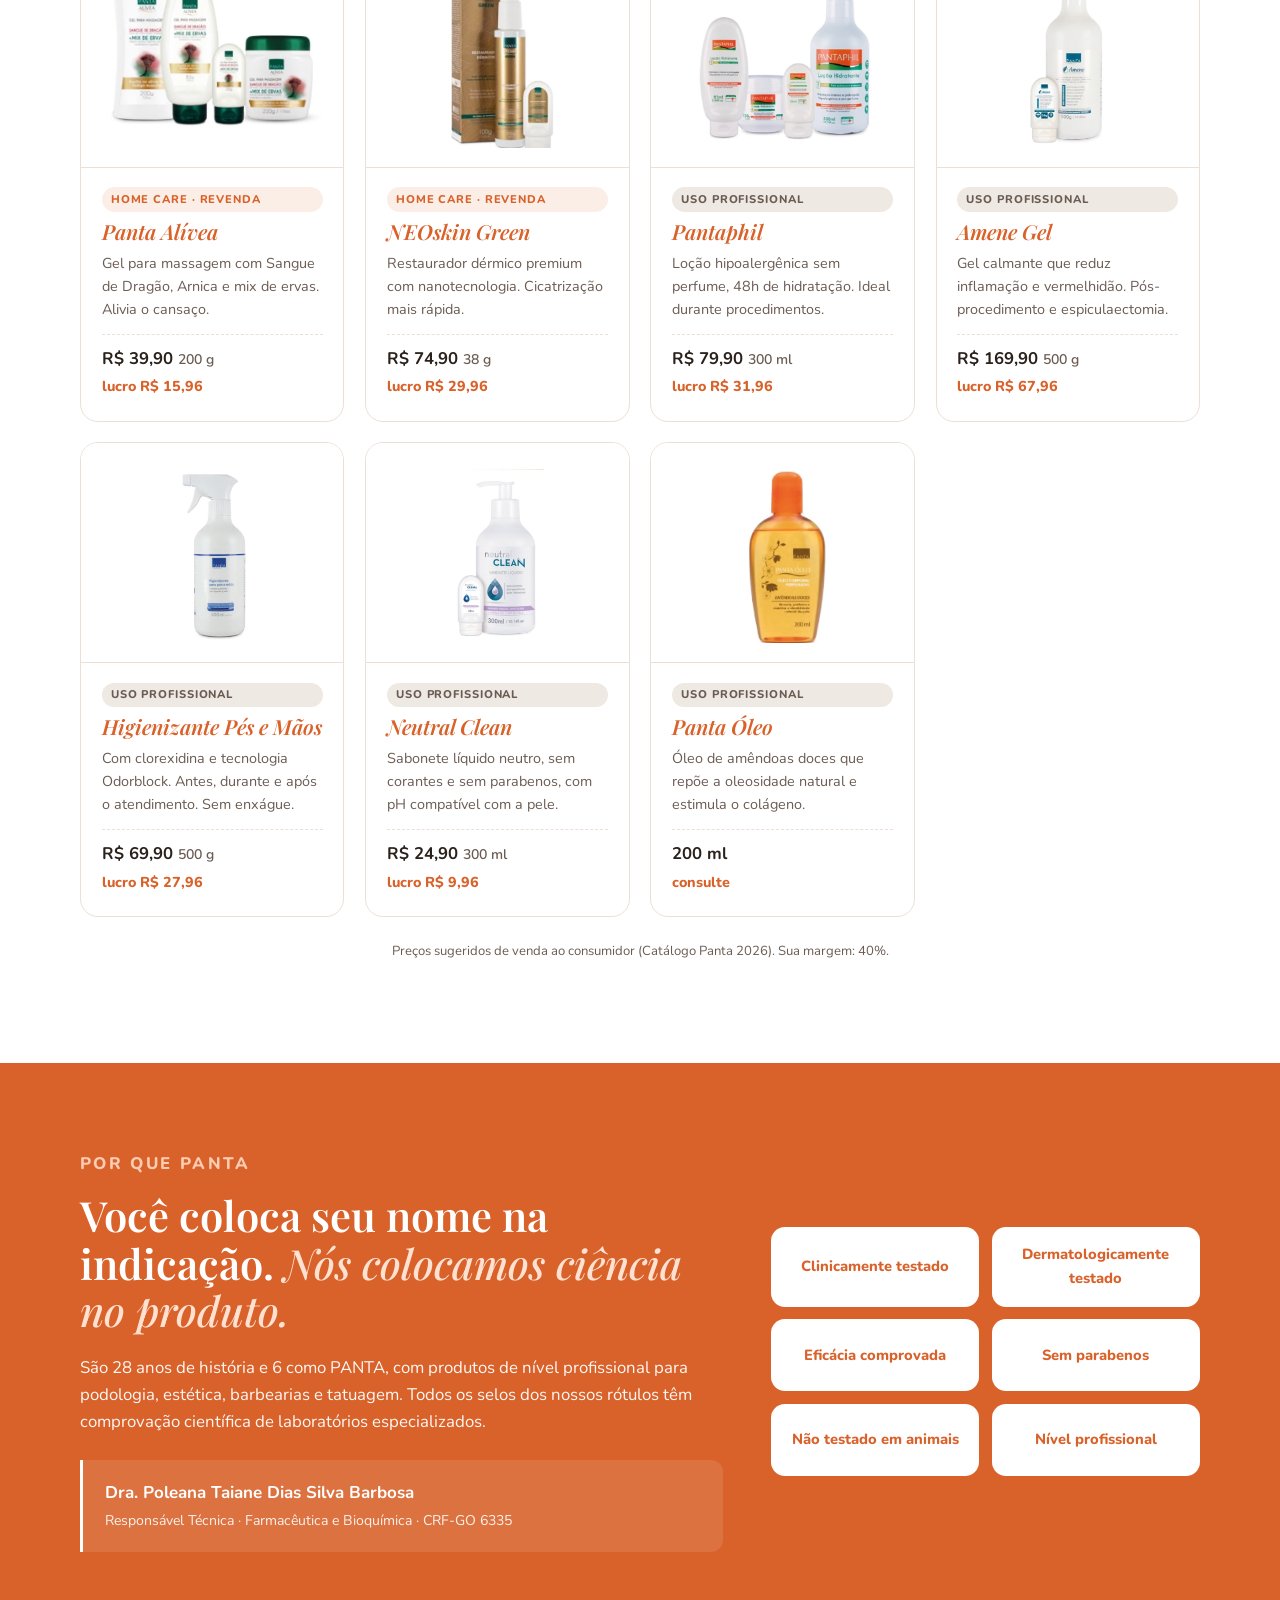
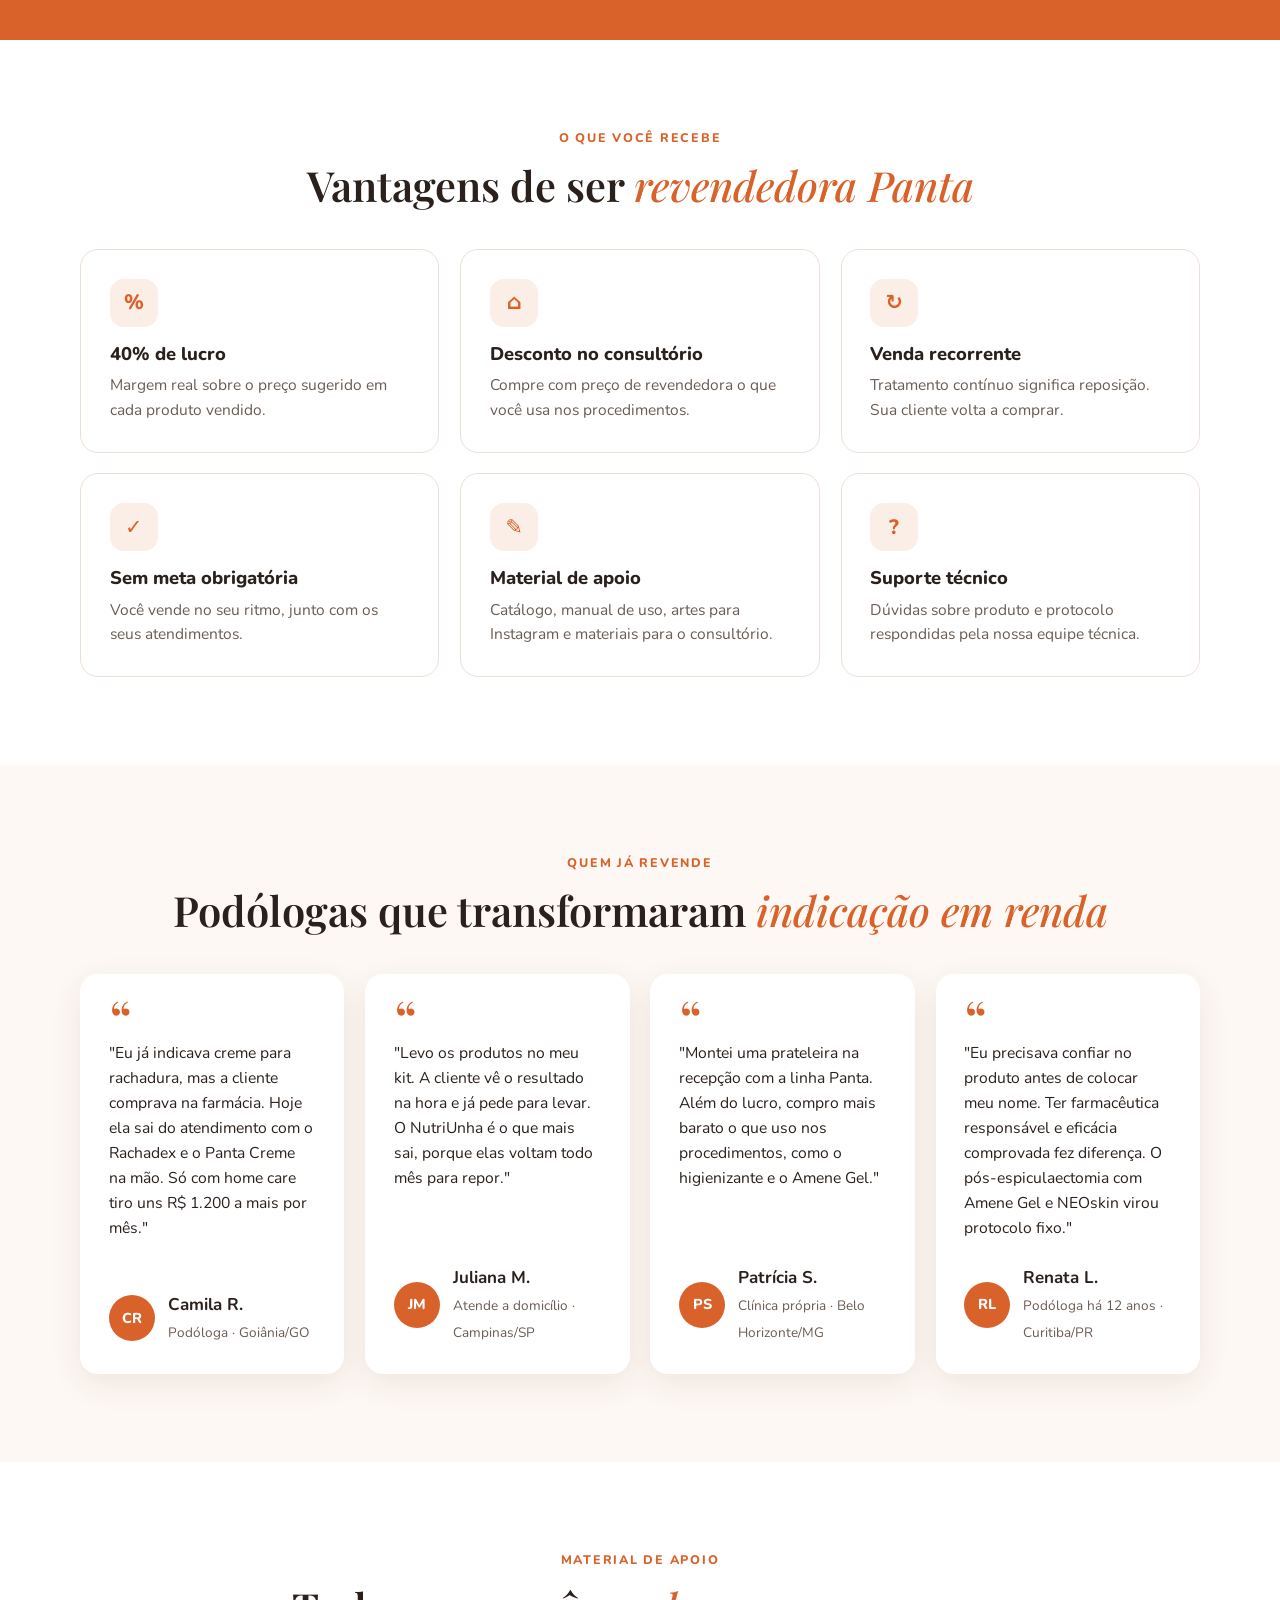
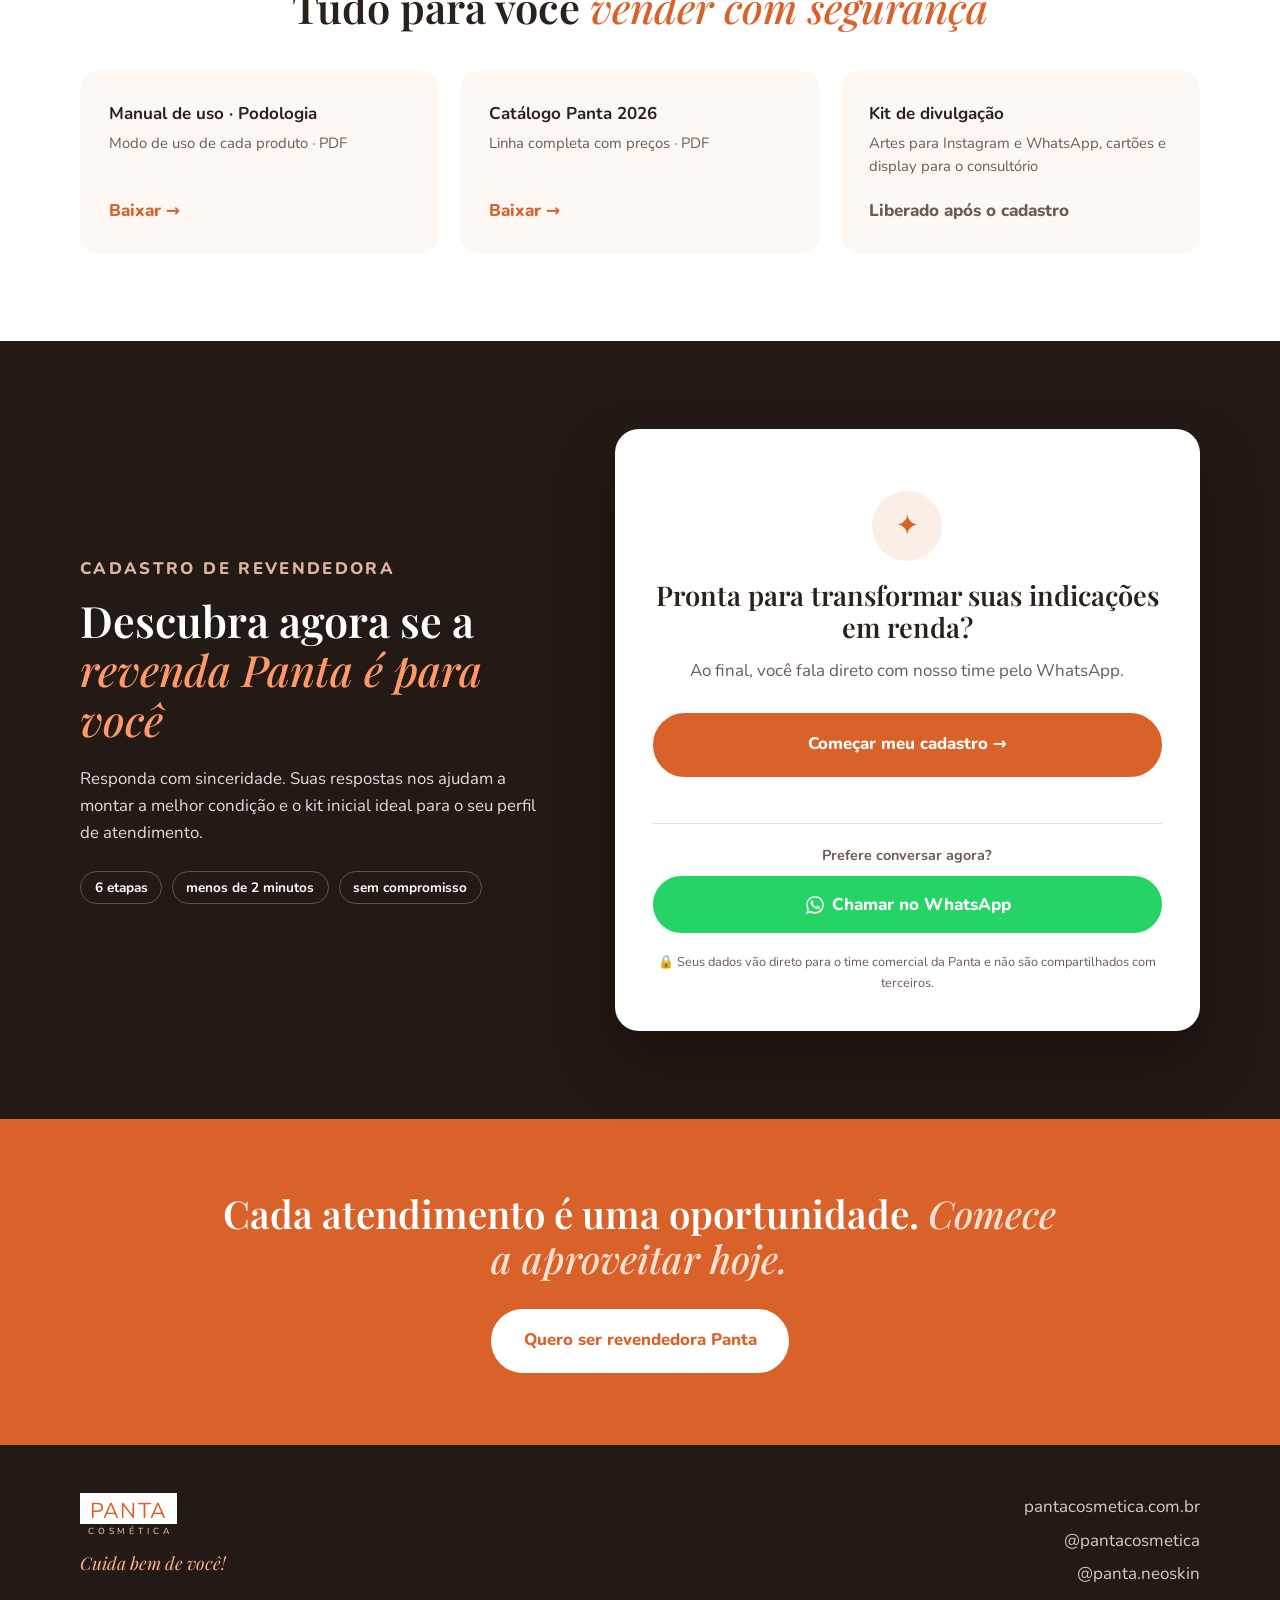
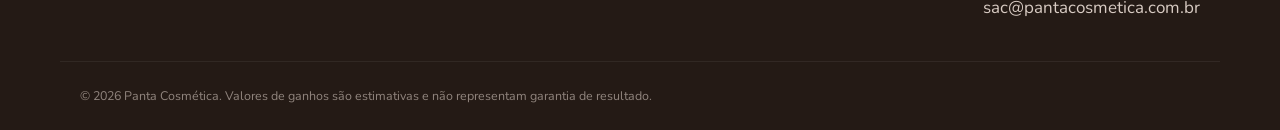
==== commit d0fe79f8: "WhatsApp (11) 93902-0616, botão de WhatsApp no fim do formulário, favicon e remove e-mail do cadastr" ====
--- a/index.html
+++ b/index.html
@@ -9,10 +9,14 @@
   <meta property="og:description" content="Revenda produtos de podologia com eficácia comprovada para suas clientes e ganhe 40% em cada venda.">
   <meta property="og:image" content="assets/img/hero-pes.jpg">
   <meta property="og:type" content="website">
+  <link rel="icon" href="assets/img/favicon.svg" type="image/svg+xml">
+  <link rel="icon" href="assets/img/favicon-32.png" sizes="32x32" type="image/png">
+  <link rel="apple-touch-icon" href="assets/img/apple-touch-icon.png">
+  <meta name="theme-color" content="#d9622b">
   <link rel="preconnect" href="https://fonts.googleapis.com">
   <link rel="preconnect" href="https://fonts.gstatic.com" crossorigin>
   <link href="https://fonts.googleapis.com/css2?family=Playfair+Display:ital,wght@0,600;1,500;1,600&family=Nunito:wght@400;600;700;800&display=swap" rel="stylesheet">
-  <link rel="stylesheet" href="css/style.css?v=5">
+  <link rel="stylesheet" href="css/style.css?v=8">
   <!-- TODO: inserir aqui o Pixel do Meta e o Google Analytics para as campanhas -->
 </head>
 <body>
@@ -345,7 +349,6 @@
             <label class="field"><span>Cidade</span><input type="text" name="cidade" autocomplete="address-level2" required></label>
             <label class="field field--uf"><span>UF</span><input type="text" name="uf" maxlength="2" autocomplete="address-level1" required></label>
           </div>
-          <label class="field"><span>E-mail <em>(opcional)</em></span><input type="email" name="email" autocomplete="email"></label>
         </div>
         <p class="quiz__error" id="quizError" hidden>Preencha nome, WhatsApp, cidade e UF para continuar.</p>
         <button type="button" class="btn btn--lg btn--block" id="quizContato">Continuar →</button>
@@ -419,6 +422,13 @@
         <button type="button" class="quiz__back" data-prev>← Voltar</button>
         <div class="quiz__progress"><span id="quizBar"></span></div>
       </div>
+      <div class="quiz__alt">
+        <span>Prefere conversar agora?</span>
+        <button type="button" class="btn btn--whats btn--block" data-wa-open>
+          <svg viewBox="0 0 32 32" width="22" height="22" aria-hidden="true"><use href="#icon-whats"/></svg>
+          Chamar no WhatsApp
+        </button>
+      </div>
       <p class="quiz__privacy">🔒 Seus dados vão direto para o time comercial da Panta e não são compartilhados com terceiros.</p>
     </form>
   </div>
@@ -452,9 +462,36 @@
 </footer>
 
 <a href="#" class="whats-float" id="whatsFloat" target="_blank" rel="noopener" aria-label="Falar no WhatsApp">
-  <svg viewBox="0 0 32 32" width="28" height="28" aria-hidden="true"><path fill="currentColor" d="M16 3C9 3 3.3 8.6 3.3 15.6c0 2.2.6 4.4 1.7 6.3L3 29l7.3-1.9c1.8 1 3.8 1.5 5.8 1.5 7 0 12.7-5.6 12.7-12.6S23 3 16 3zm0 23.1c-1.9 0-3.8-.5-5.4-1.5l-.4-.2-4.3 1.1 1.2-4.2-.3-.4c-1.1-1.7-1.6-3.6-1.6-5.6C5.2 9.8 10 5.1 16 5.1s10.7 4.7 10.7 10.5S21.9 26.1 16 26.1zm5.9-7.9c-.3-.2-1.9-.9-2.2-1s-.5-.2-.7.2-.8 1-1 1.2-.4.2-.7.1c-.3-.2-1.4-.5-2.6-1.6-1-.9-1.6-1.9-1.8-2.2s0-.5.1-.6l.5-.6c.2-.2.2-.4.3-.6s0-.4 0-.6l-1-2.4c-.3-.6-.5-.5-.7-.5h-.6c-.2 0-.6.1-.9.4s-1.2 1.1-1.2 2.7 1.2 3.2 1.4 3.4c.2.2 2.4 3.6 5.7 5 .8.3 1.4.5 1.9.7.8.3 1.5.2 2.1.1.6-.1 1.9-.8 2.2-1.5s.3-1.4.2-1.5c-.1-.2-.3-.3-.6-.4z"/></svg>
+  <svg viewBox="0 0 32 32" width="28" height="28" aria-hidden="true"><use href="#icon-whats"/></svg>
 </a>
 
-<script src="js/main.js?v=5"></script>
+<!-- Janela do botão de WhatsApp: capta o contato antes de abrir a conversa -->
+<div class="wa-modal" id="waModal" hidden>
+  <div class="wa-modal__backdrop" data-wa-close></div>
+  <form class="wa-modal__card" id="waForm" role="dialog" aria-modal="true" aria-labelledby="waTitle" novalidate>
+    <button type="button" class="wa-modal__close" data-wa-close aria-label="Fechar">×</button>
+    <span class="wa-modal__icon" aria-hidden="true">
+      <svg viewBox="0 0 32 32" width="26" height="26"><use href="#icon-whats"/></svg>
+    </span>
+    <h3 id="waTitle">Fale com a Panta no WhatsApp</h3>
+    <p>Deixe seu contato para nosso time te atender mais rápido.</p>
+    <div class="fields">
+      <label class="field"><span>Nome</span><input type="text" name="nome" autocomplete="name" required></label>
+      <label class="field"><span>WhatsApp</span><input type="tel" name="whatsapp" autocomplete="tel" placeholder="(00) 00000-0000" required></label>
+      <div class="field-row">
+        <label class="field"><span>Cidade</span><input type="text" name="cidade" autocomplete="address-level2" required></label>
+        <label class="field field--uf"><span>UF</span><input type="text" name="uf" maxlength="2" autocomplete="address-level1" required></label>
+      </div>
+    </div>
+    <p class="quiz__error" id="waError" hidden>Preencha nome, WhatsApp, cidade e UF.</p>
+    <button type="submit" class="btn btn--whats btn--lg btn--block">Abrir conversa no WhatsApp</button>
+  </form>
+</div>
+
+<svg width="0" height="0" style="position:absolute" aria-hidden="true">
+  <symbol id="icon-whats" viewBox="0 0 32 32"><path fill="currentColor" d="M16 3C9 3 3.3 8.6 3.3 15.6c0 2.2.6 4.4 1.7 6.3L3 29l7.3-1.9c1.8 1 3.8 1.5 5.8 1.5 7 0 12.7-5.6 12.7-12.6S23 3 16 3zm0 23.1c-1.9 0-3.8-.5-5.4-1.5l-.4-.2-4.3 1.1 1.2-4.2-.3-.4c-1.1-1.7-1.6-3.6-1.6-5.6C5.2 9.8 10 5.1 16 5.1s10.7 4.7 10.7 10.5S21.9 26.1 16 26.1zm5.9-7.9c-.3-.2-1.9-.9-2.2-1s-.5-.2-.7.2-.8 1-1 1.2-.4.2-.7.1c-.3-.2-1.4-.5-2.6-1.6-1-.9-1.6-1.9-1.8-2.2s0-.5.1-.6l.5-.6c.2-.2.2-.4.3-.6s0-.4 0-.6l-1-2.4c-.3-.6-.5-.5-.7-.5h-.6c-.2 0-.6.1-.9.4s-1.2 1.1-1.2 2.7 1.2 3.2 1.4 3.4c.2.2 2.4 3.6 5.7 5 .8.3 1.4.5 1.9.7.8.3 1.5.2 2.1.1.6-.1 1.9-.8 2.2-1.5s.3-1.4.2-1.5c-.1-.2-.3-.3-.6-.4z"/></symbol>
+</svg>
+
+<script src="js/main.js?v=8"></script>
 </body>
 </html>
--- a/css/style.css
+++ b/css/style.css
@@ -285,3 +285,19 @@
   .quiz legend { font-size: 1.35rem; }
   .footer__links { text-align: left; }
 }
+
+/* ---- Janela do botão de WhatsApp ---- */
+.wa-modal { position: fixed; inset: 0; z-index: 100; display: grid; place-items: center; padding: 20px; }
+.wa-modal__backdrop { position: absolute; inset: 0; background: rgba(36, 26, 21, .6); backdrop-filter: blur(3px); animation: fadeIn .2s ease; }
+.wa-modal__card { position: relative; width: 100%; max-width: 420px; max-height: calc(100vh - 40px); overflow-y: auto; background: var(--white); border-radius: 24px; padding: 2rem; box-shadow: 0 30px 60px rgba(0,0,0,.35); animation: fadeIn .25s ease; }
+.wa-modal__card h3 { font-family: var(--serif); font-size: 1.5rem; font-weight: 600; margin-bottom: .3rem; }
+.wa-modal__card > p:not(.quiz__error) { color: var(--ink-soft); margin: 0 0 1.3rem; font-size: .95rem; }
+.wa-modal__icon { display: inline-grid; place-items: center; width: 52px; height: 52px; border-radius: 50%; background: #e7f9ee; color: #1ea952; margin-bottom: .9rem; }
+.wa-modal__close { position: absolute; top: .8rem; right: .9rem; width: 36px; height: 36px; border: 0; border-radius: 50%; background: var(--cream); color: var(--ink-soft); font-size: 1.5rem; line-height: 1; cursor: pointer; }
+.wa-modal__close:hover { background: var(--orange-soft); color: var(--orange); }
+.btn--whats { background: #25d366; border-color: #25d366; }
+.btn--whats:hover { background: #1ea952; border-color: #1ea952; box-shadow: 0 8px 20px rgba(37, 211, 102, .35); }
+body.has-modal { overflow: hidden; }
+.quiz__alt { margin-top: 1.4rem; padding-top: 1.2rem; border-top: 1px solid var(--line); display: grid; gap: .6rem; text-align: center; }
+.quiz__alt span { font-size: .9rem; font-weight: 700; color: var(--ink-soft); }
+.btn svg { flex: none; }
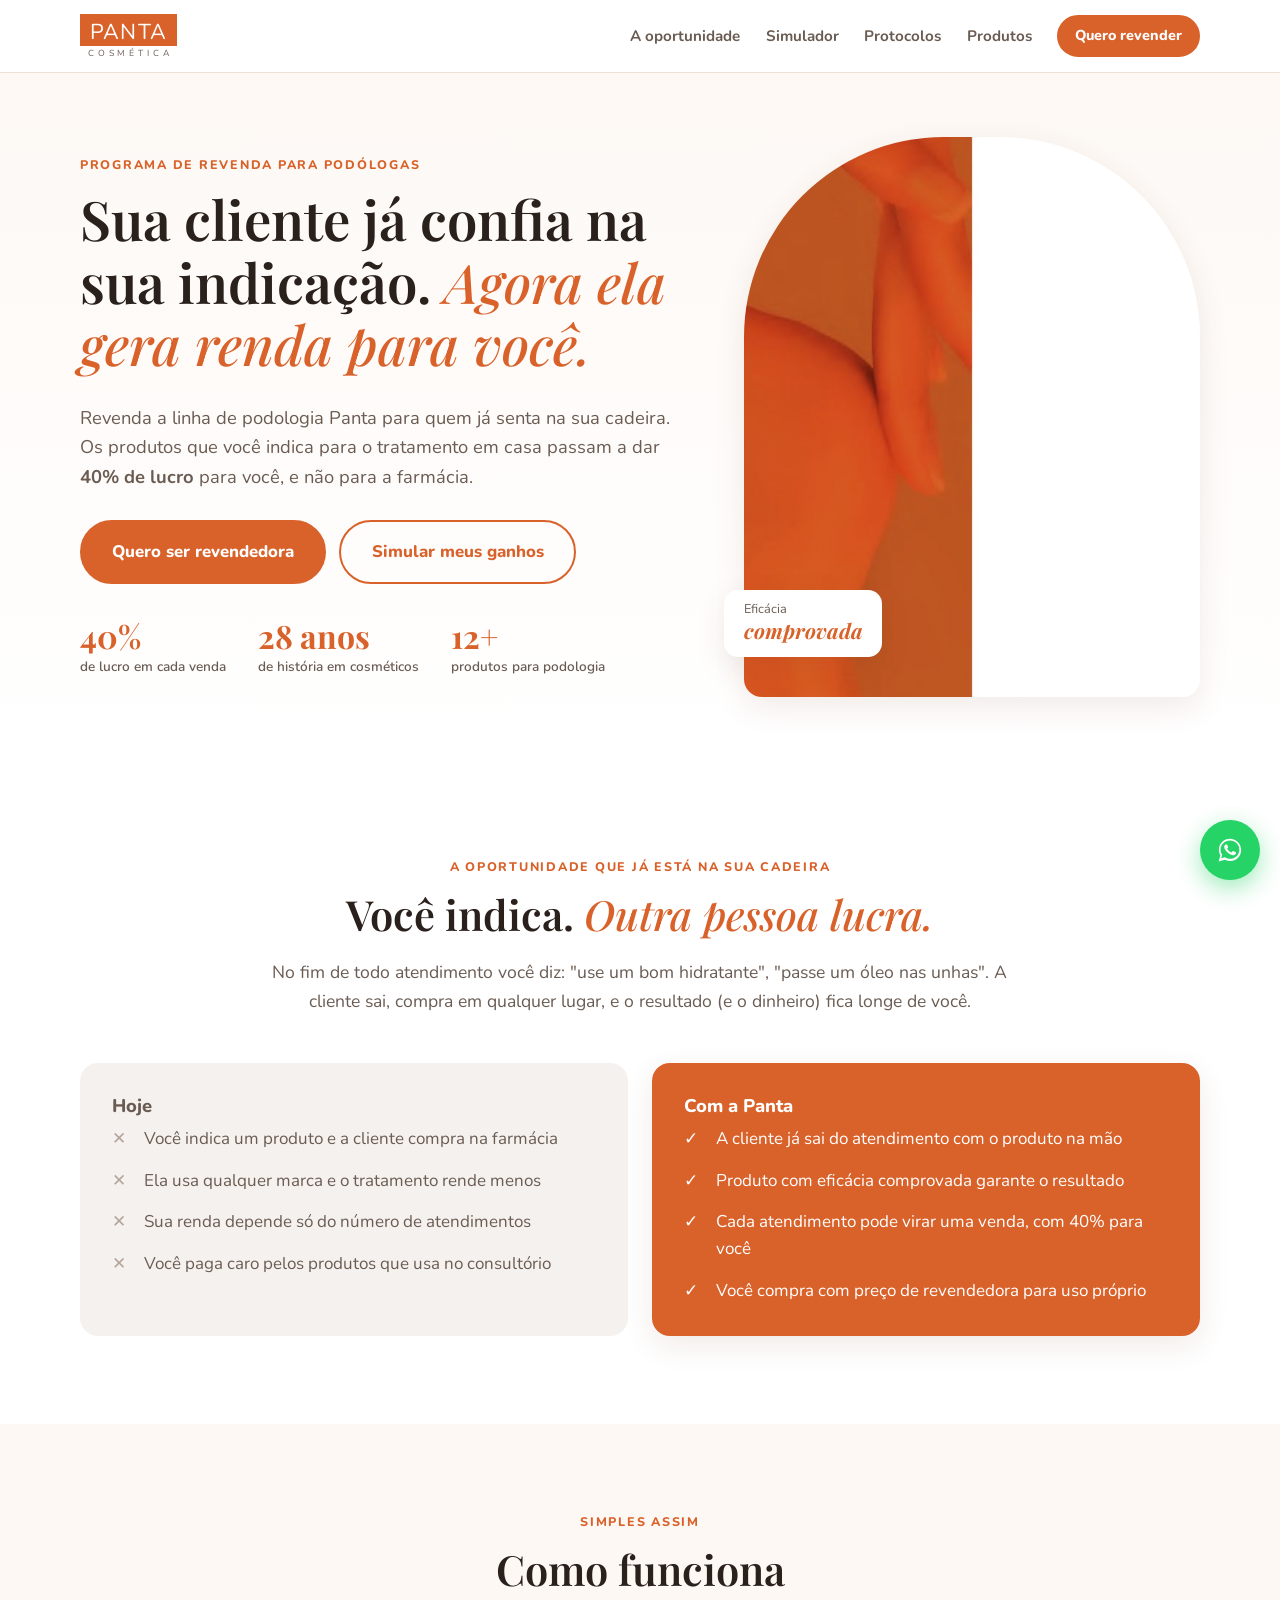
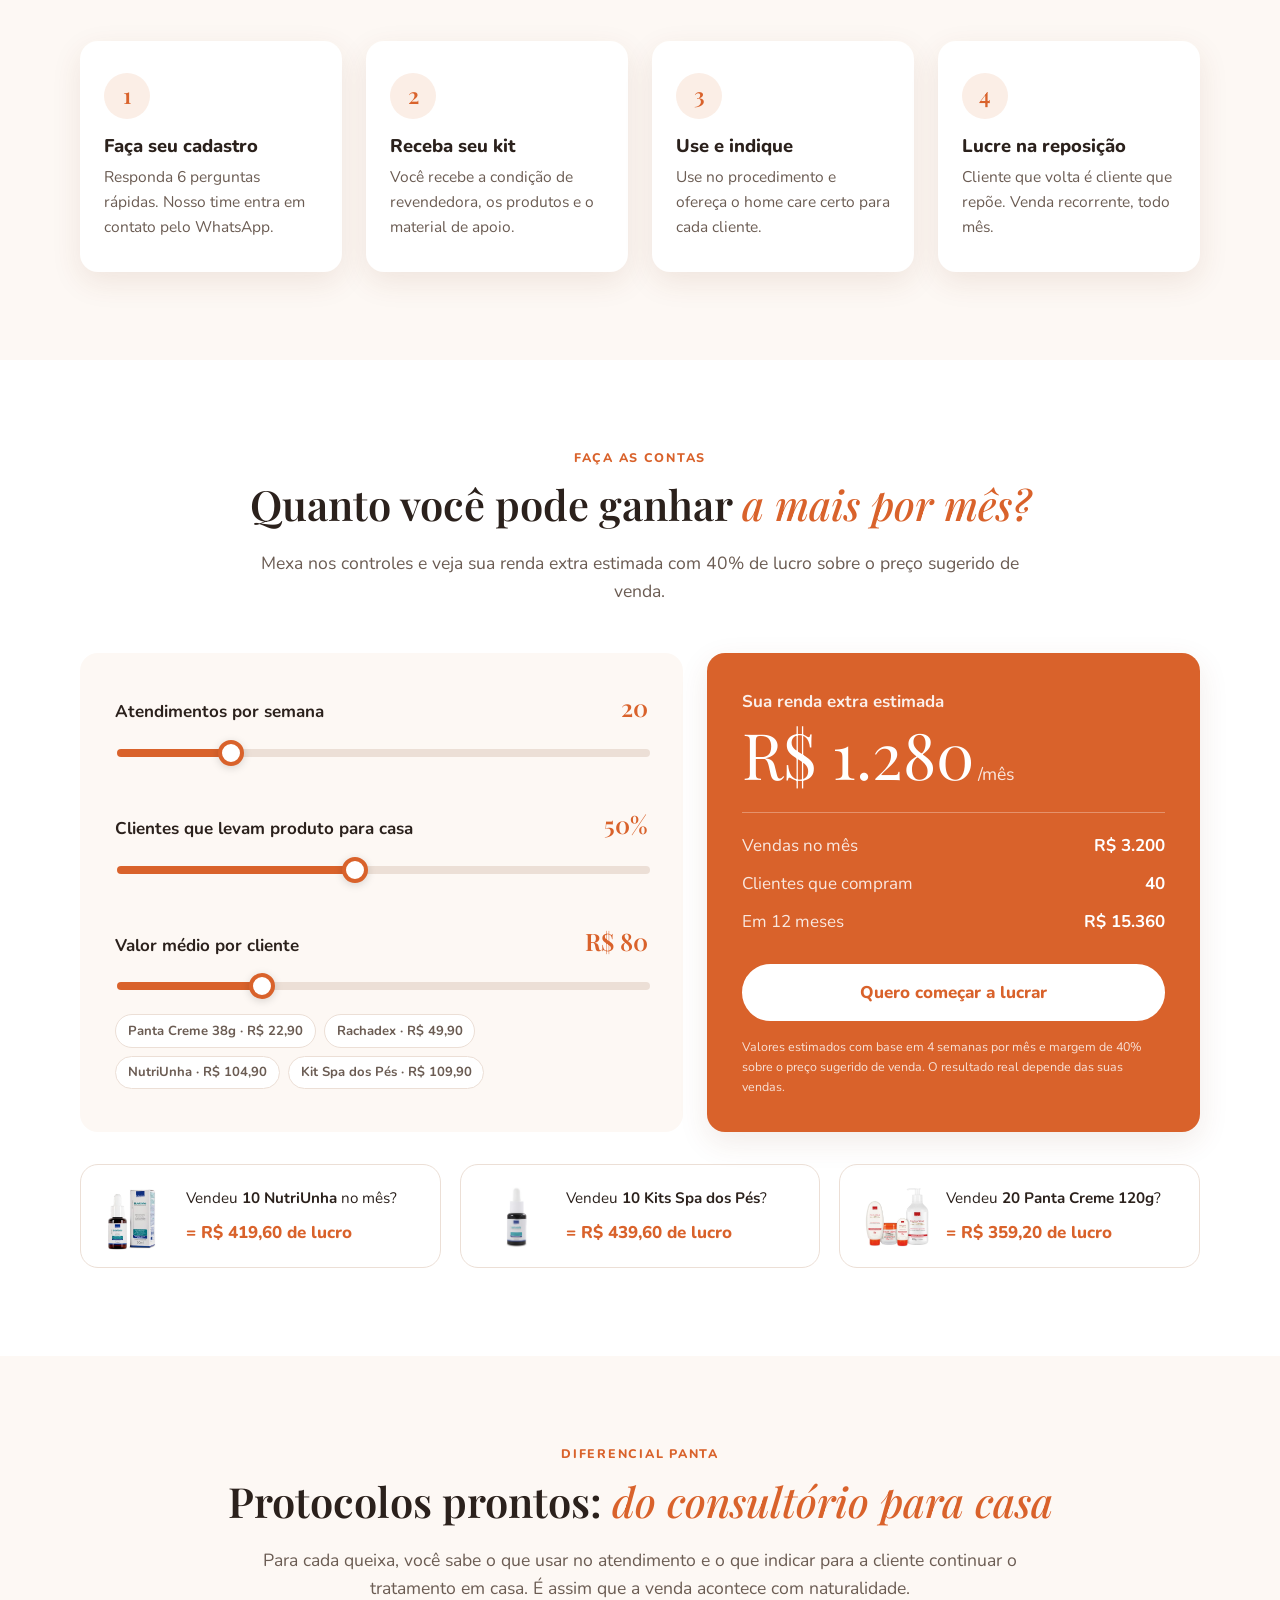
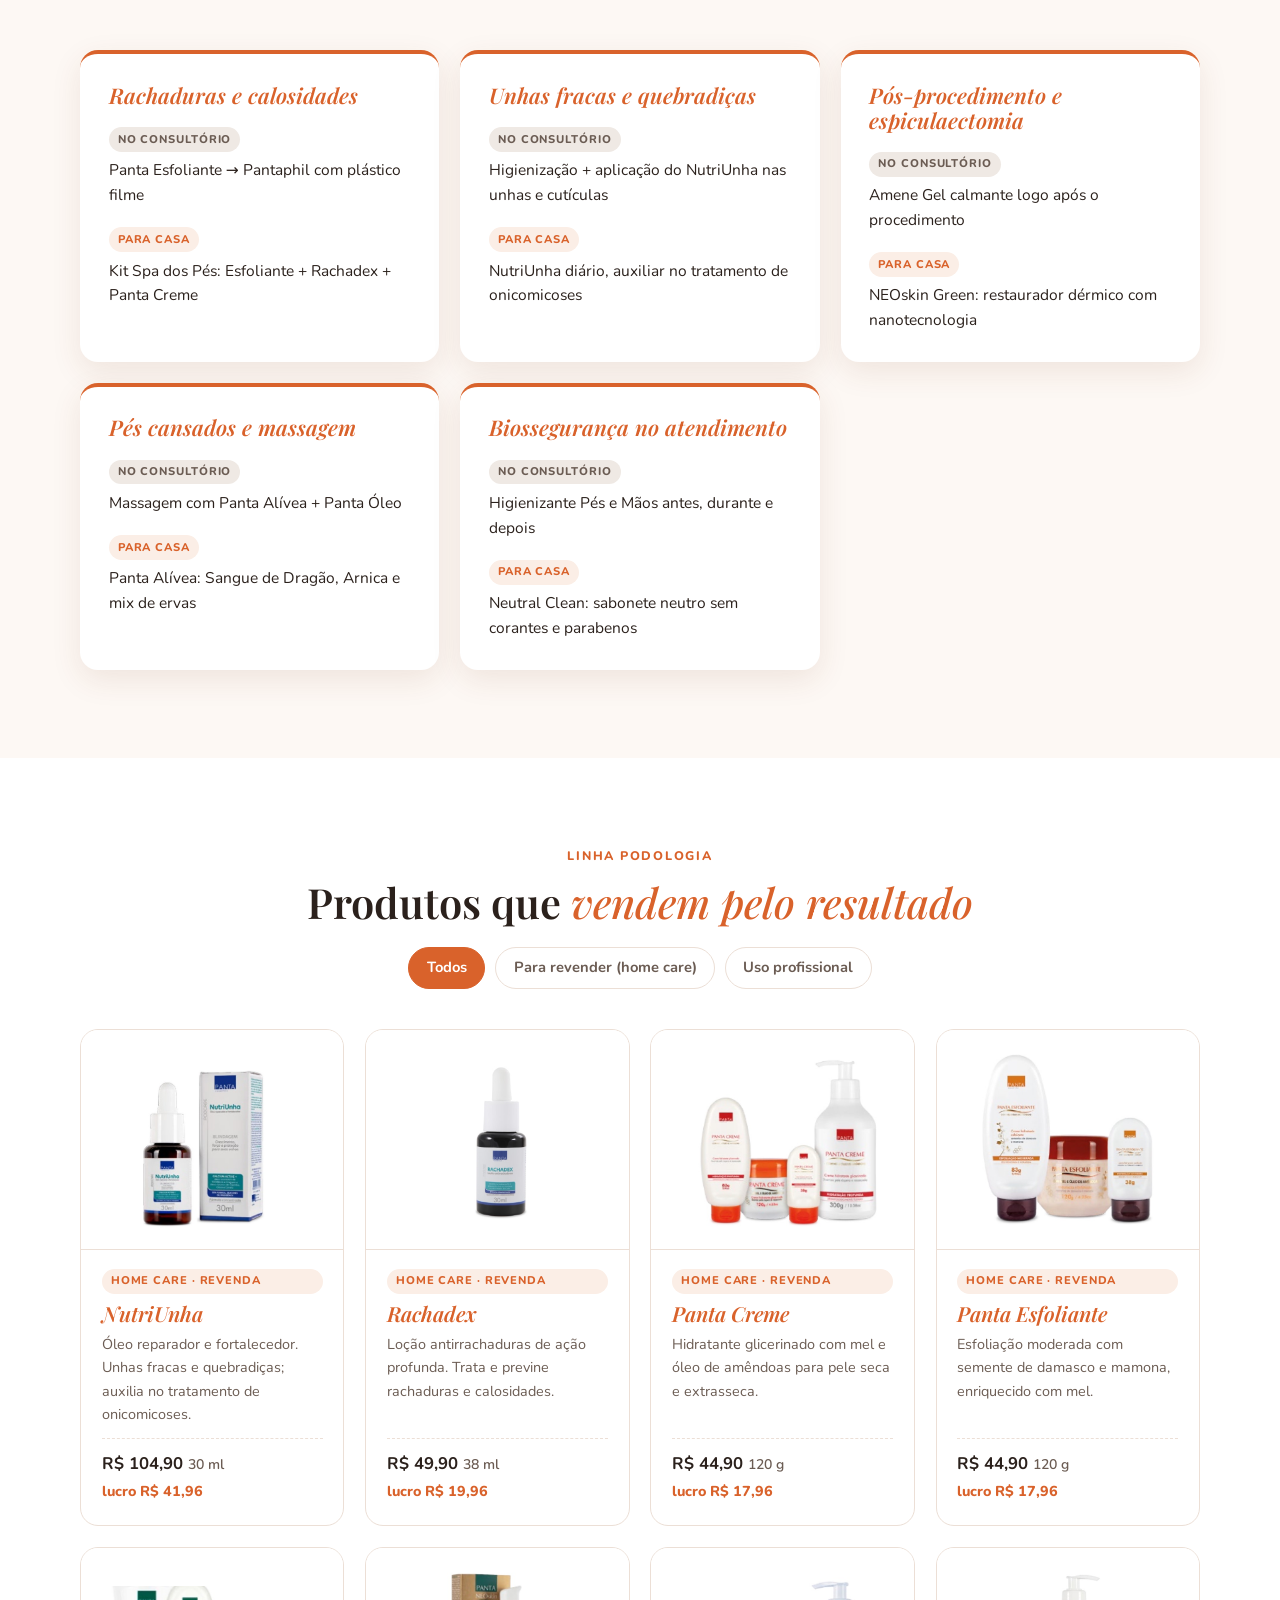
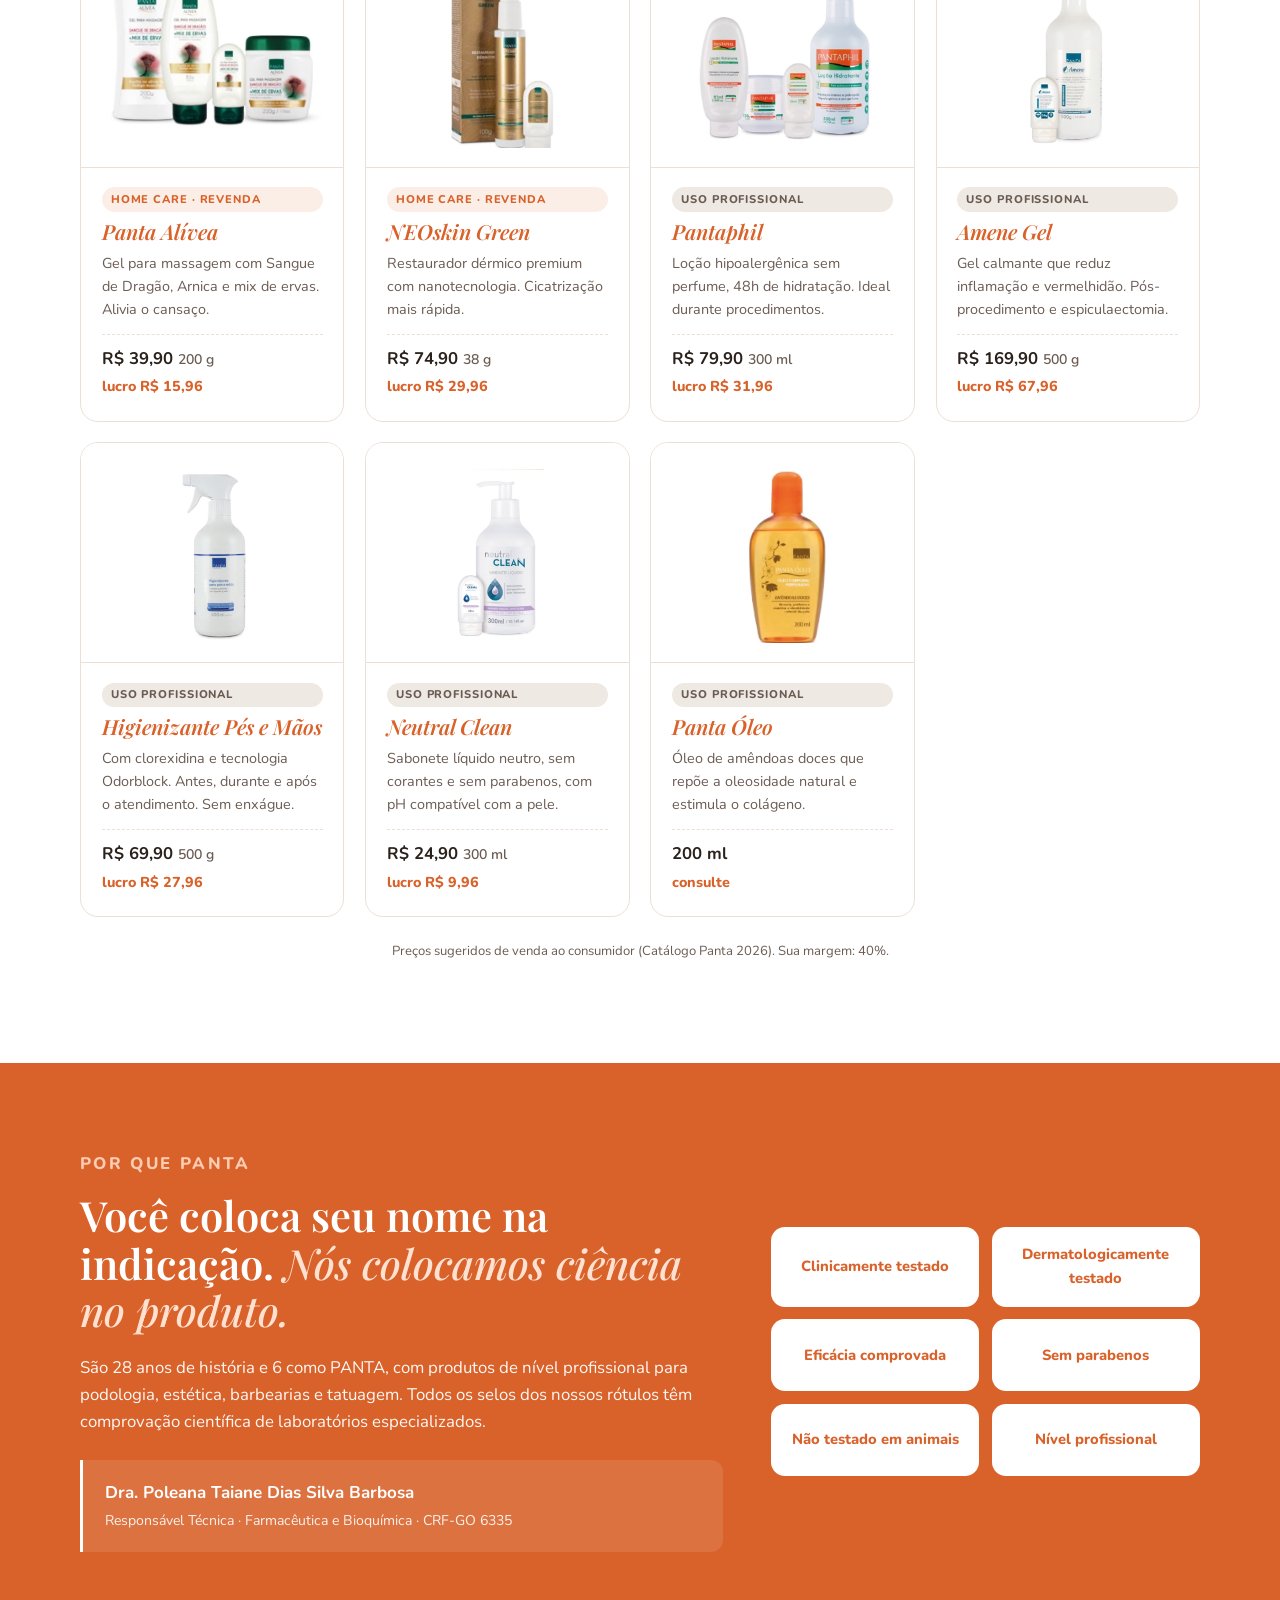
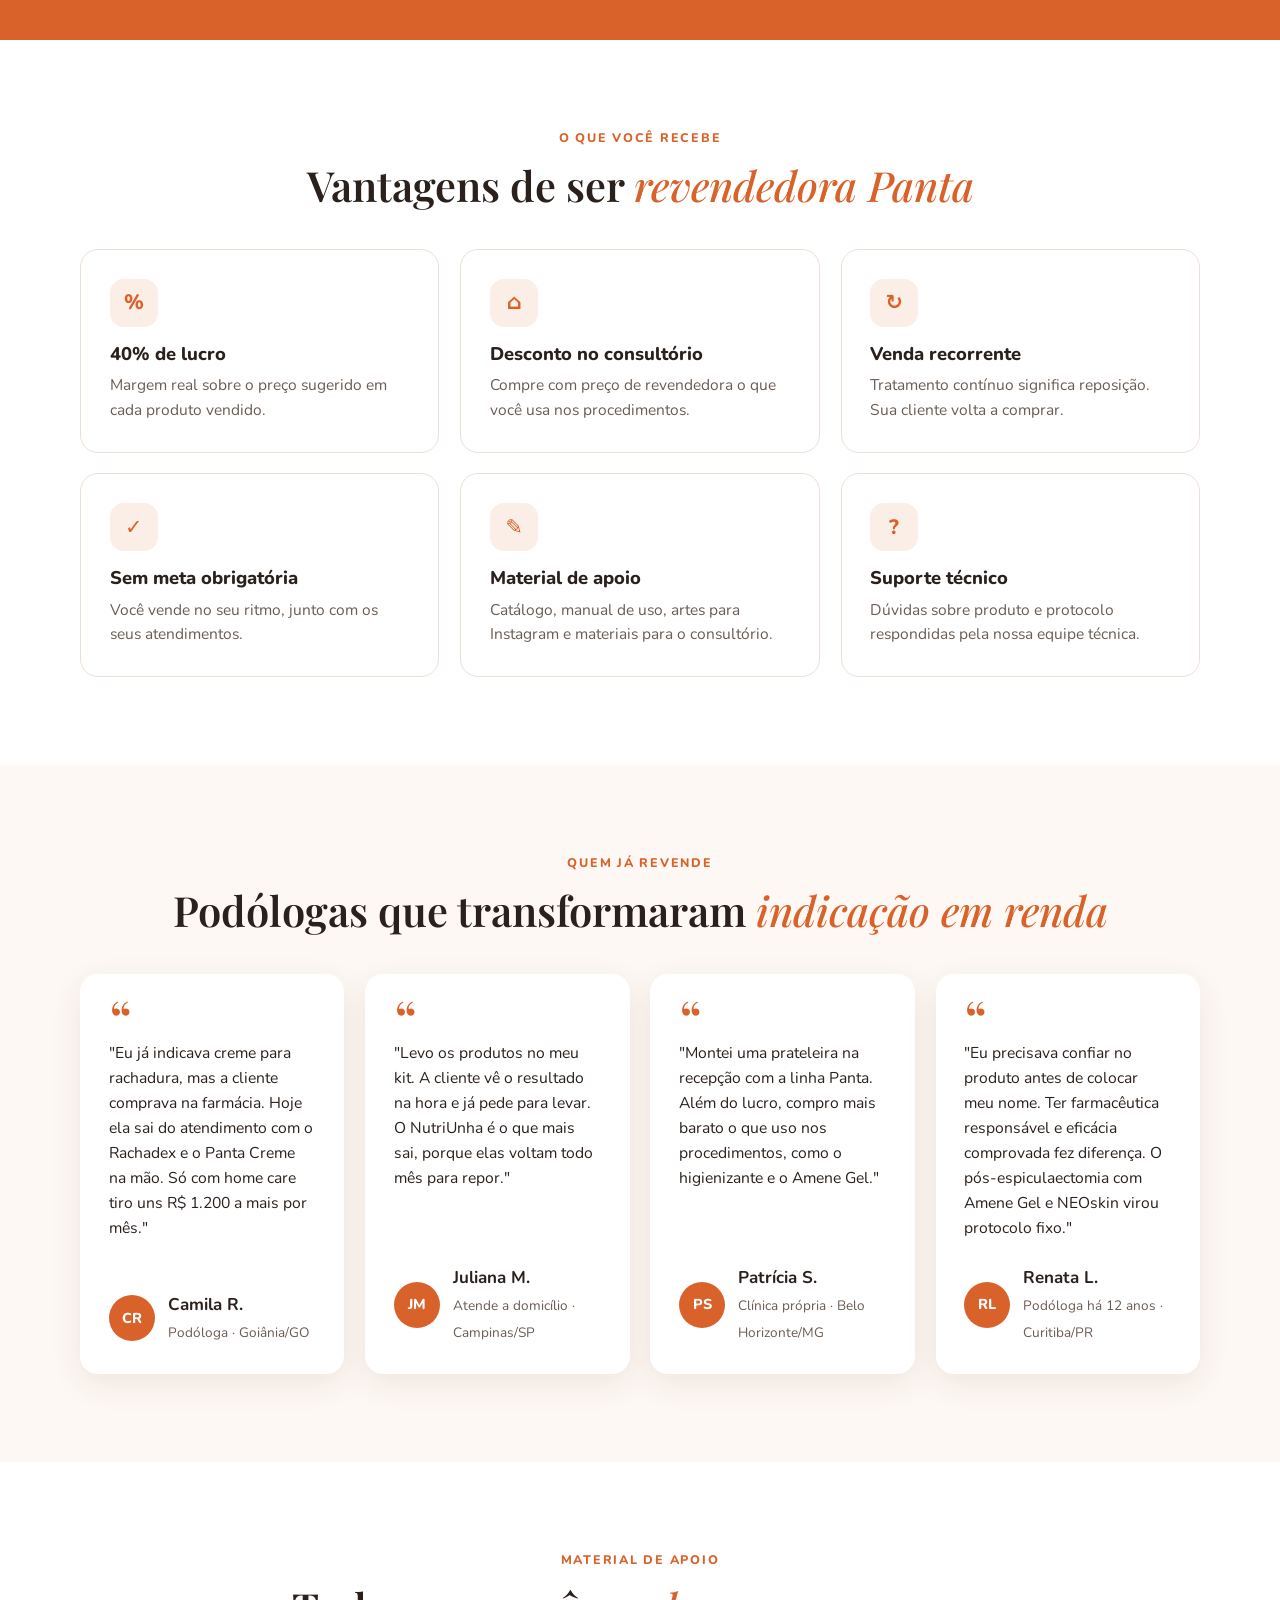
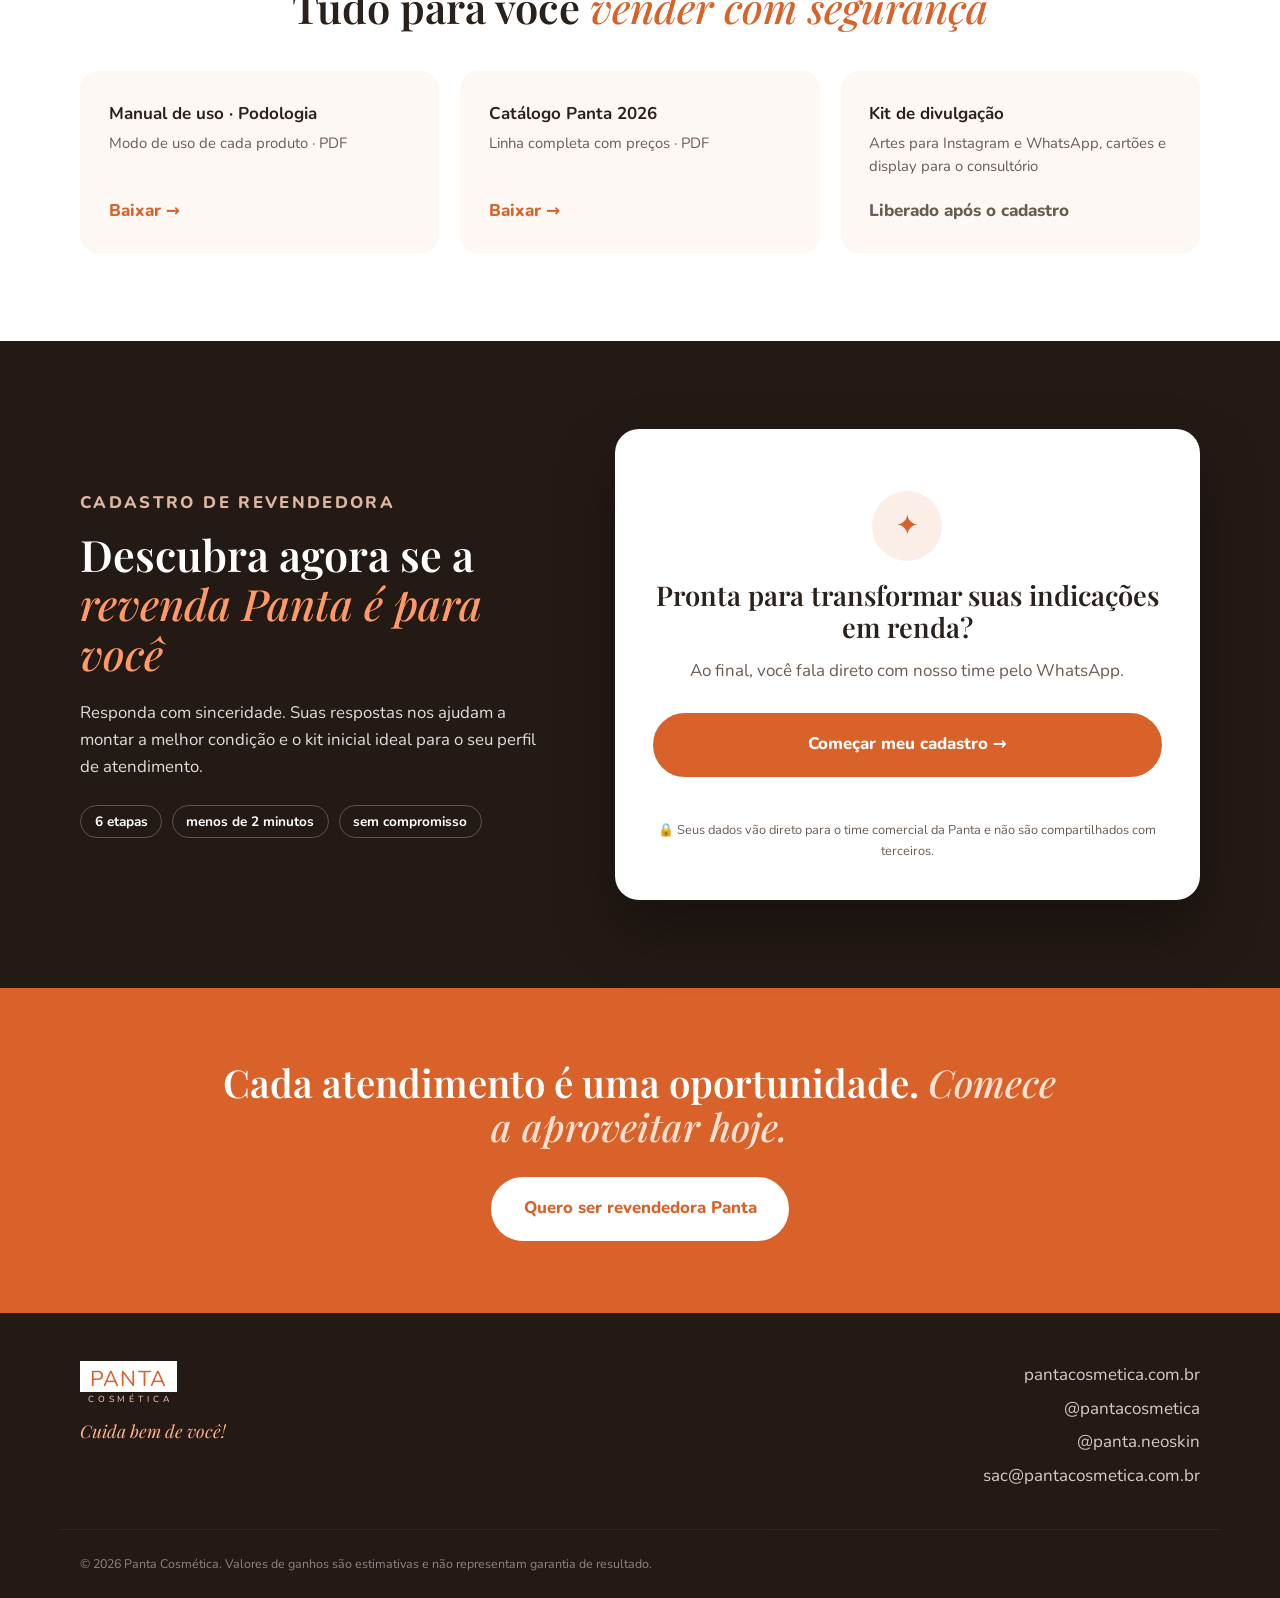
==== commit 456a499e: "WhatsApp no formulário só no fim: remove botão intermediário e flutuante de /formulario/ Co-Authored" ====
--- a/index.html
+++ b/index.html
@@ -16,10 +16,26 @@
   <link rel="preconnect" href="https://fonts.googleapis.com">
   <link rel="preconnect" href="https://fonts.gstatic.com" crossorigin>
   <link href="https://fonts.googleapis.com/css2?family=Playfair+Display:ital,wght@0,600;1,500;1,600&family=Nunito:wght@400;600;700;800&display=swap" rel="stylesheet">
-  <link rel="stylesheet" href="css/style.css?v=8">
-  <!-- TODO: inserir aqui o Pixel do Meta e o Google Analytics para as campanhas -->
+  <link rel="stylesheet" href="css/style.css?v=11">
+  <!-- Meta Pixel Code -->
+  <script>
+  !function(f,b,e,v,n,t,s)
+  {if(f.fbq)return;n=f.fbq=function(){n.callMethod?
+  n.callMethod.apply(n,arguments):n.queue.push(arguments)};
+  if(!f._fbq)f._fbq=n;n.push=n;n.loaded=!0;n.version='2.0';
+  n.queue=[];t=b.createElement(e);t.async=!0;
+  t.src=v;s=b.getElementsByTagName(e)[0];
+  s.parentNode.insertBefore(t,s)}(window, document,'script',
+  'https://connect.facebook.net/en_US/fbevents.js');
+  fbq('init', '495726663063494');
+  fbq('track', 'PageView');
+  </script>
+  <!-- End Meta Pixel Code -->
+  <!-- TODO: inserir aqui o Google Analytics, se for usar -->
+
 </head>
 <body>
+<noscript><img height="1" width="1" style="display:none" src="https://www.facebook.com/tr?id=495726663063494&ev=PageView&noscript=1" alt=""></noscript>
 
 <!-- ============ HEADER ============ -->
 <header class="header" id="topo">
@@ -354,80 +370,9 @@
         <button type="button" class="btn btn--lg btn--block" id="quizContato">Continuar →</button>
       </fieldset>
 
-      <!-- P2 -->
-      <fieldset class="quiz__screen" data-step="2">
-                <legend><span class="quiz__counter">Etapa 2 de 6</span>Há quanto tempo você atua como podóloga?</legend>
-        <div class="options">
-          <label class="option"><input type="radio" name="tempo" value="Estou me formando"><span>Estou me formando</span></label>
-          <label class="option"><input type="radio" name="tempo" value="Menos de 2 anos"><span>Menos de 2 anos</span></label>
-          <label class="option"><input type="radio" name="tempo" value="De 2 a 5 anos"><span>De 2 a 5 anos</span></label>
-          <label class="option"><input type="radio" name="tempo" value="Mais de 5 anos"><span>Mais de 5 anos</span></label>
-        </div>
-      </fieldset>
-
-      <!-- P3 -->
-      <fieldset class="quiz__screen" data-step="3">
-                <legend><span class="quiz__counter">Etapa 3 de 6</span>Onde você atende suas clientes?</legend>
-        <div class="options">
-          <label class="option"><input type="radio" name="local" value="Clínica / consultório próprio"><span>Clínica ou consultório próprio</span></label>
-          <label class="option"><input type="radio" name="local" value="Atendo a domicílio"><span>Atendo a domicílio</span></label>
-          <label class="option"><input type="radio" name="local" value="Clínica / salão de terceiros"><span>Em clínica ou salão de terceiros</span></label>
-          <label class="option"><input type="radio" name="local" value="Mais de um formato"><span>Mais de um formato</span></label>
-        </div>
-      </fieldset>
-
-      <!-- P4 -->
-      <fieldset class="quiz__screen" data-step="4">
-                <legend><span class="quiz__counter">Etapa 4 de 6</span>Quantos atendimentos você faz por semana?</legend>
-        <div class="options">
-          <label class="option"><input type="radio" name="atendimentos" value="Até 10"><span>Até 10</span></label>
-          <label class="option"><input type="radio" name="atendimentos" value="De 10 a 25"><span>De 10 a 25</span></label>
-          <label class="option"><input type="radio" name="atendimentos" value="De 25 a 50"><span>De 25 a 50</span></label>
-          <label class="option"><input type="radio" name="atendimentos" value="Mais de 50"><span>Mais de 50</span></label>
-        </div>
-      </fieldset>
-
-      <!-- P5 -->
-      <fieldset class="quiz__screen" data-step="5">
-                <legend><span class="quiz__counter">Etapa 5 de 6</span>Hoje você vende produtos para suas clientes?</legend>
-        <div class="options">
-          <label class="option"><input type="radio" name="vende" value="Sim, de outra marca"><span>Sim, de outra marca</span></label>
-          <label class="option"><input type="radio" name="vende" value="Indico, mas não vendo"><span>Indico, mas não vendo</span></label>
-          <label class="option"><input type="radio" name="vende" value="Ainda não"><span>Ainda não, quero começar</span></label>
-        </div>
-      </fieldset>
-
-      <!-- P6 (última: não avança sozinha; o envio abre o WhatsApp) -->
-      <fieldset class="quiz__screen" data-step="6">
-                <legend><span class="quiz__counter">Etapa 6 de 6</span>Qual é o seu principal objetivo com a Panta?</legend>
-        <div class="options" data-final>
-          <label class="option"><input type="radio" name="objetivo" value="Ter uma renda extra"><span>Ter uma renda extra</span></label>
-          <label class="option"><input type="radio" name="objetivo" value="Comprar com desconto para o consultório"><span>Comprar com desconto para o consultório</span></label>
-          <label class="option"><input type="radio" name="objetivo" value="Os dois"><span>Os dois</span></label>
-        </div>
-        <button type="submit" class="btn btn--lg btn--block quiz__submit">Enviar e falar no WhatsApp →</button>
-      </fieldset>
-
-      <!-- Sucesso -->
-      <div class="quiz__screen" data-step="7">
-        <div class="quiz__start">
-          <span class="quiz__start-icon">✓</span>
-          <h3>Cadastro recebido!</h3>
-          <p>Abrimos o WhatsApp com suas respostas. Se ele não abriu, toque no botão abaixo.</p>
-          <a href="#" class="btn btn--lg btn--block" id="quizWhats" target="_blank" rel="noopener">Abrir WhatsApp</a>
-        </div>
-      </div>
-
       <div class="quiz__footer" id="quizFooter" hidden>
         <button type="button" class="quiz__back" data-prev>← Voltar</button>
         <div class="quiz__progress"><span id="quizBar"></span></div>
-      </div>
-      <div class="quiz__alt">
-        <span>Prefere conversar agora?</span>
-        <button type="button" class="btn btn--whats btn--block" data-wa-open>
-          <svg viewBox="0 0 32 32" width="22" height="22" aria-hidden="true"><use href="#icon-whats"/></svg>
-          Chamar no WhatsApp
-        </button>
       </div>
       <p class="quiz__privacy">🔒 Seus dados vão direto para o time comercial da Panta e não são compartilhados com terceiros.</p>
     </form>
@@ -492,6 +437,6 @@
   <symbol id="icon-whats" viewBox="0 0 32 32"><path fill="currentColor" d="M16 3C9 3 3.3 8.6 3.3 15.6c0 2.2.6 4.4 1.7 6.3L3 29l7.3-1.9c1.8 1 3.8 1.5 5.8 1.5 7 0 12.7-5.6 12.7-12.6S23 3 16 3zm0 23.1c-1.9 0-3.8-.5-5.4-1.5l-.4-.2-4.3 1.1 1.2-4.2-.3-.4c-1.1-1.7-1.6-3.6-1.6-5.6C5.2 9.8 10 5.1 16 5.1s10.7 4.7 10.7 10.5S21.9 26.1 16 26.1zm5.9-7.9c-.3-.2-1.9-.9-2.2-1s-.5-.2-.7.2-.8 1-1 1.2-.4.2-.7.1c-.3-.2-1.4-.5-2.6-1.6-1-.9-1.6-1.9-1.8-2.2s0-.5.1-.6l.5-.6c.2-.2.2-.4.3-.6s0-.4 0-.6l-1-2.4c-.3-.6-.5-.5-.7-.5h-.6c-.2 0-.6.1-.9.4s-1.2 1.1-1.2 2.7 1.2 3.2 1.4 3.4c.2.2 2.4 3.6 5.7 5 .8.3 1.4.5 1.9.7.8.3 1.5.2 2.1.1.6-.1 1.9-.8 2.2-1.5s.3-1.4.2-1.5c-.1-.2-.3-.3-.6-.4z"/></symbol>
 </svg>
 
-<script src="js/main.js?v=8"></script>
+<script src="js/main.js?v=11"></script>
 </body>
 </html>
--- a/css/style.css
+++ b/css/style.css
@@ -301,3 +301,21 @@
 .quiz__alt { margin-top: 1.4rem; padding-top: 1.2rem; border-top: 1px solid var(--line); display: grid; gap: .6rem; text-align: center; }
 .quiz__alt span { font-size: .9rem; font-weight: 700; color: var(--ink-soft); }
 .btn svg { flex: none; }
+
+/* ---- Páginas /formulario e /obrigado ---- */
+.header__back { text-decoration: none; font-weight: 700; font-size: .95rem; color: var(--ink-soft); }
+.header__back:hover { color: var(--orange); }
+.page-quiz, .page-thanks { min-height: calc(100vh - 72px); display: flex; align-items: center; }
+.thanks { text-align: center; }
+.thanks h1 { font-size: clamp(2rem, 4.5vw, 3rem); }
+.thanks h1 em { font-style: italic; color: #ff9a68; font-weight: 500; }
+.thanks__icon { display: inline-grid; place-items: center; width: 76px; height: 76px; border-radius: 50%; background: #25d366; color: var(--white); font-size: 2rem; font-weight: 800; margin-bottom: 1.4rem; }
+.thanks__lead { opacity: .85; font-size: 1.1rem; max-width: 34em; margin: 0 auto 2rem; }
+.thanks__note { font-size: .85rem; opacity: .6; margin: .9rem 0 0; }
+.thanks__next { list-style: none; padding: 0; margin: 3rem 0 2rem; display: grid; grid-template-columns: repeat(3, 1fr); gap: 1rem; text-align: left; counter-reset: n; }
+.thanks__next li { background: rgba(255,255,255,.06); border: 1px solid rgba(255,255,255,.12); border-radius: var(--radius); padding: 1.3rem; counter-increment: n; }
+.thanks__next li::before { content: counter(n); display: inline-grid; place-items: center; width: 32px; height: 32px; border-radius: 50%; background: var(--orange); font-weight: 800; margin-bottom: .7rem; }
+.thanks__next strong { display: block; }
+.thanks__next span { font-size: .9rem; opacity: .75; }
+.thanks__back { color: #ffb48f; font-weight: 700; text-decoration: none; }
+@media (max-width: 640px) { .thanks__next { grid-template-columns: 1fr; } }
